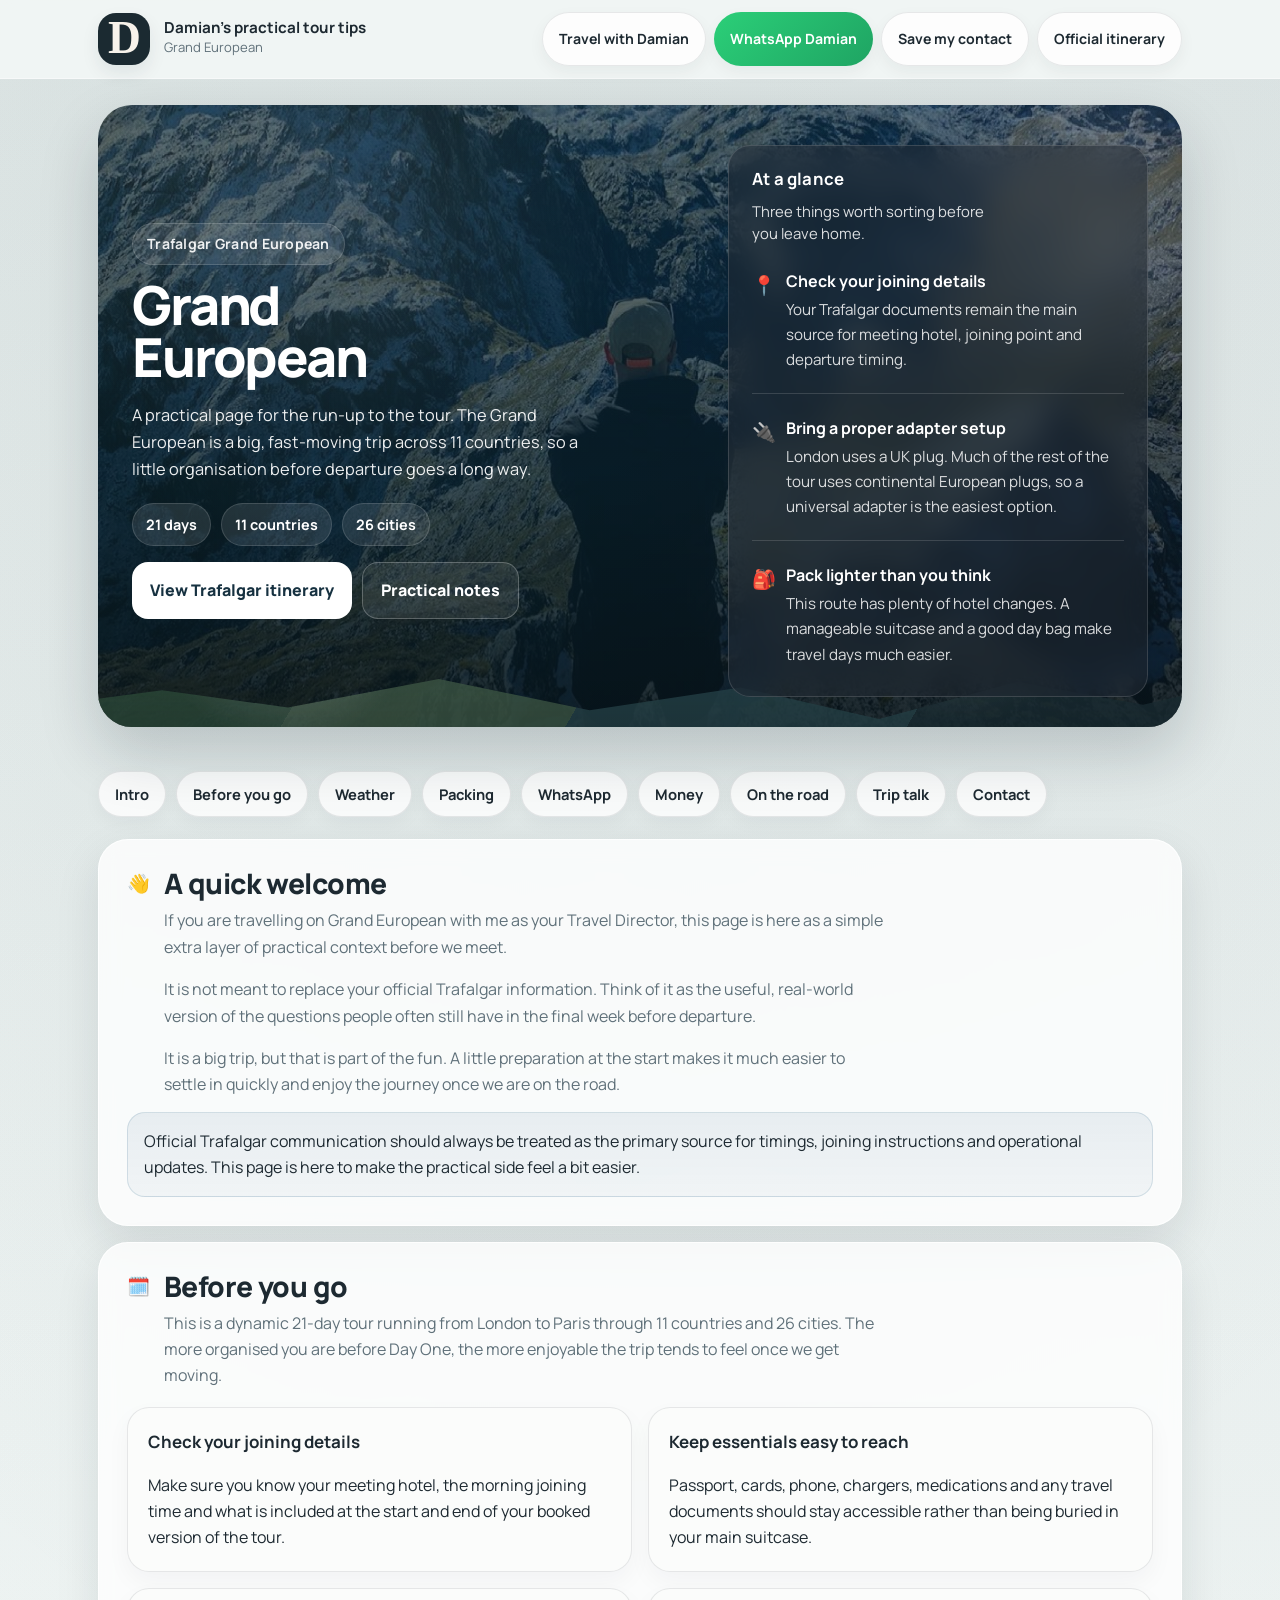
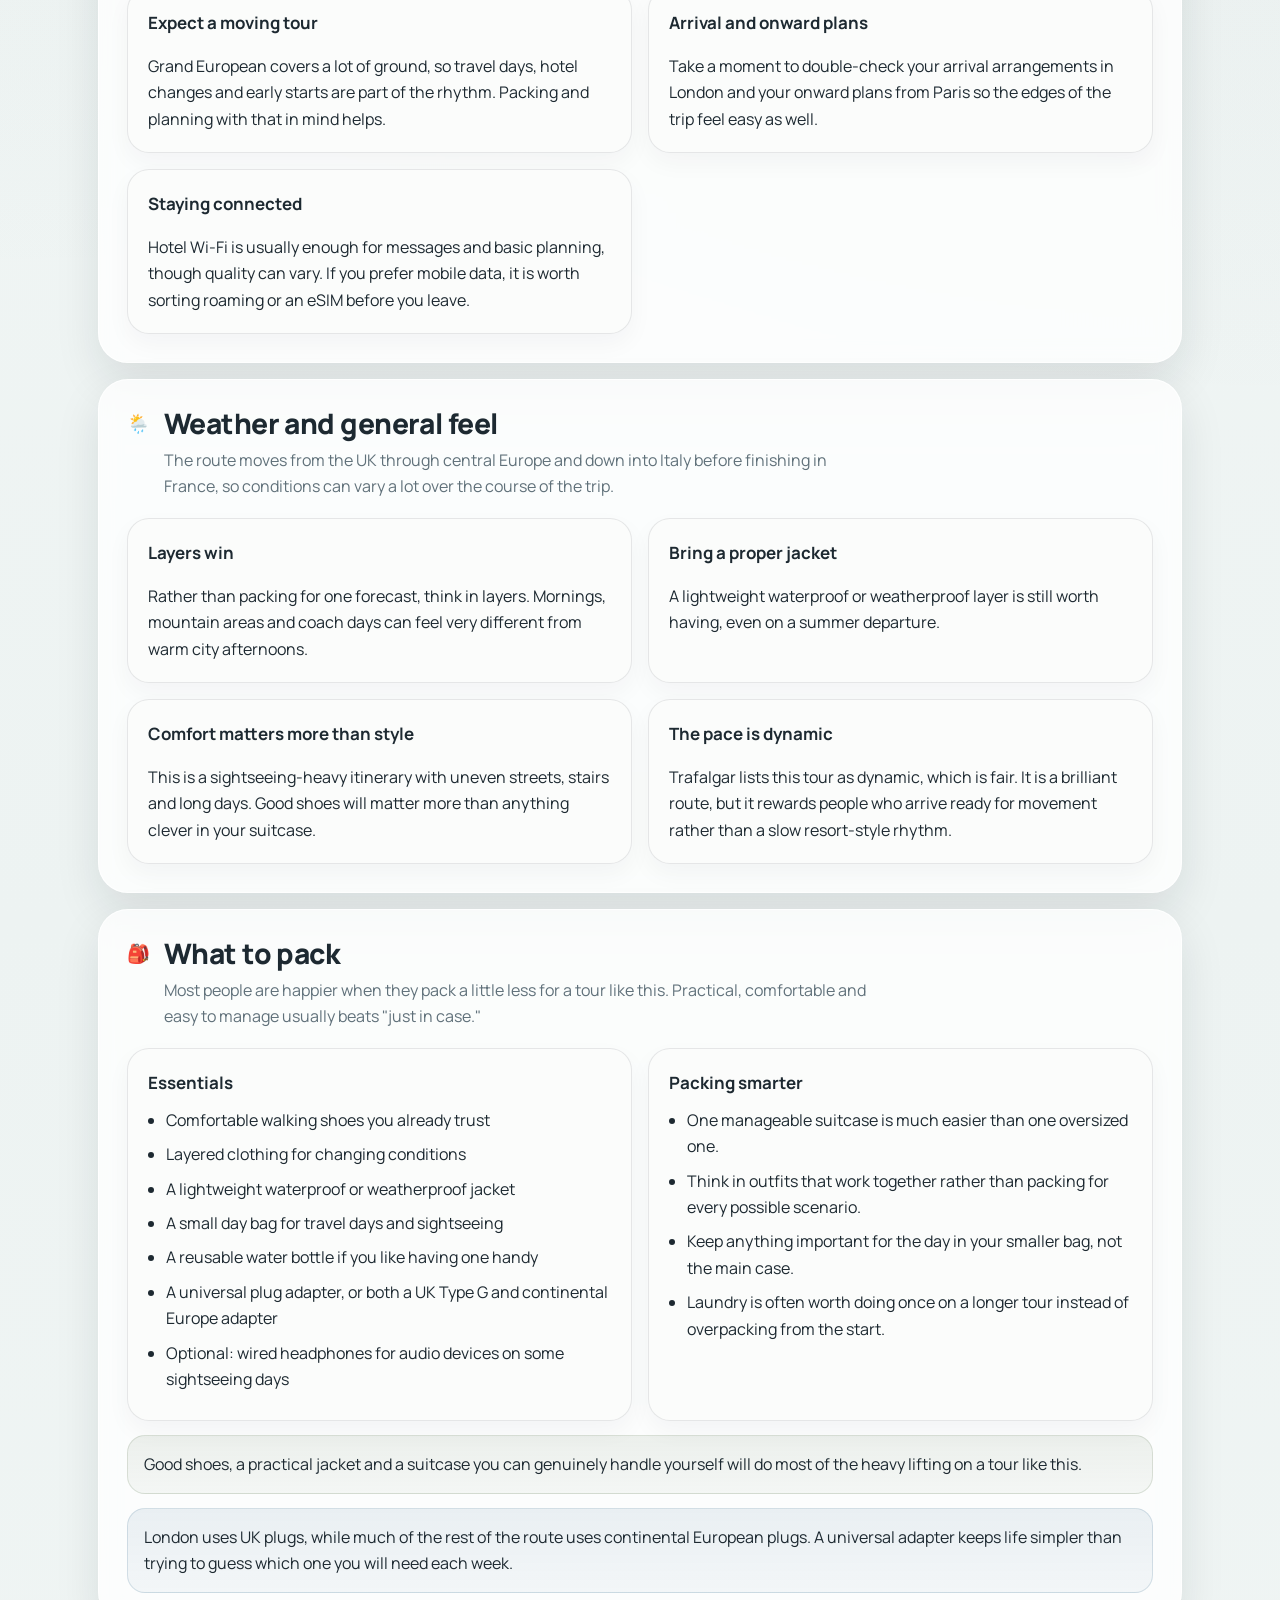
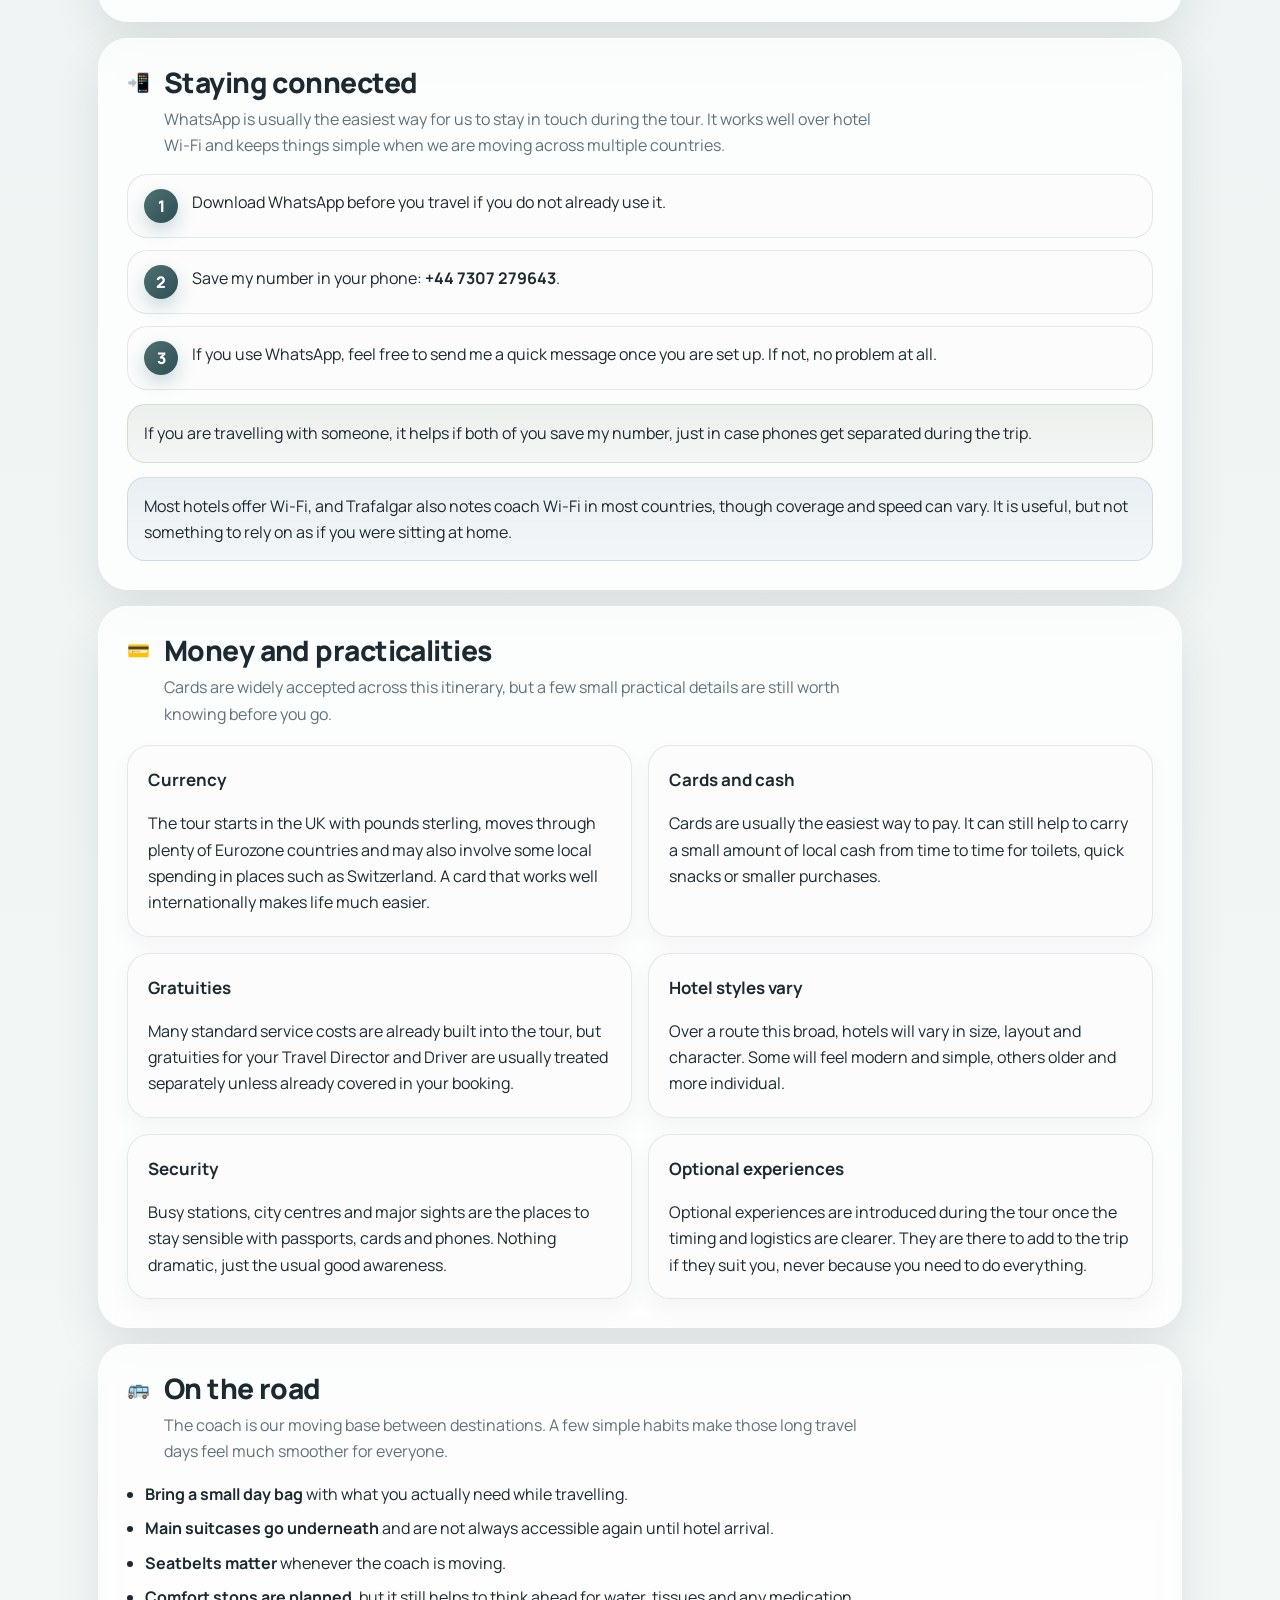
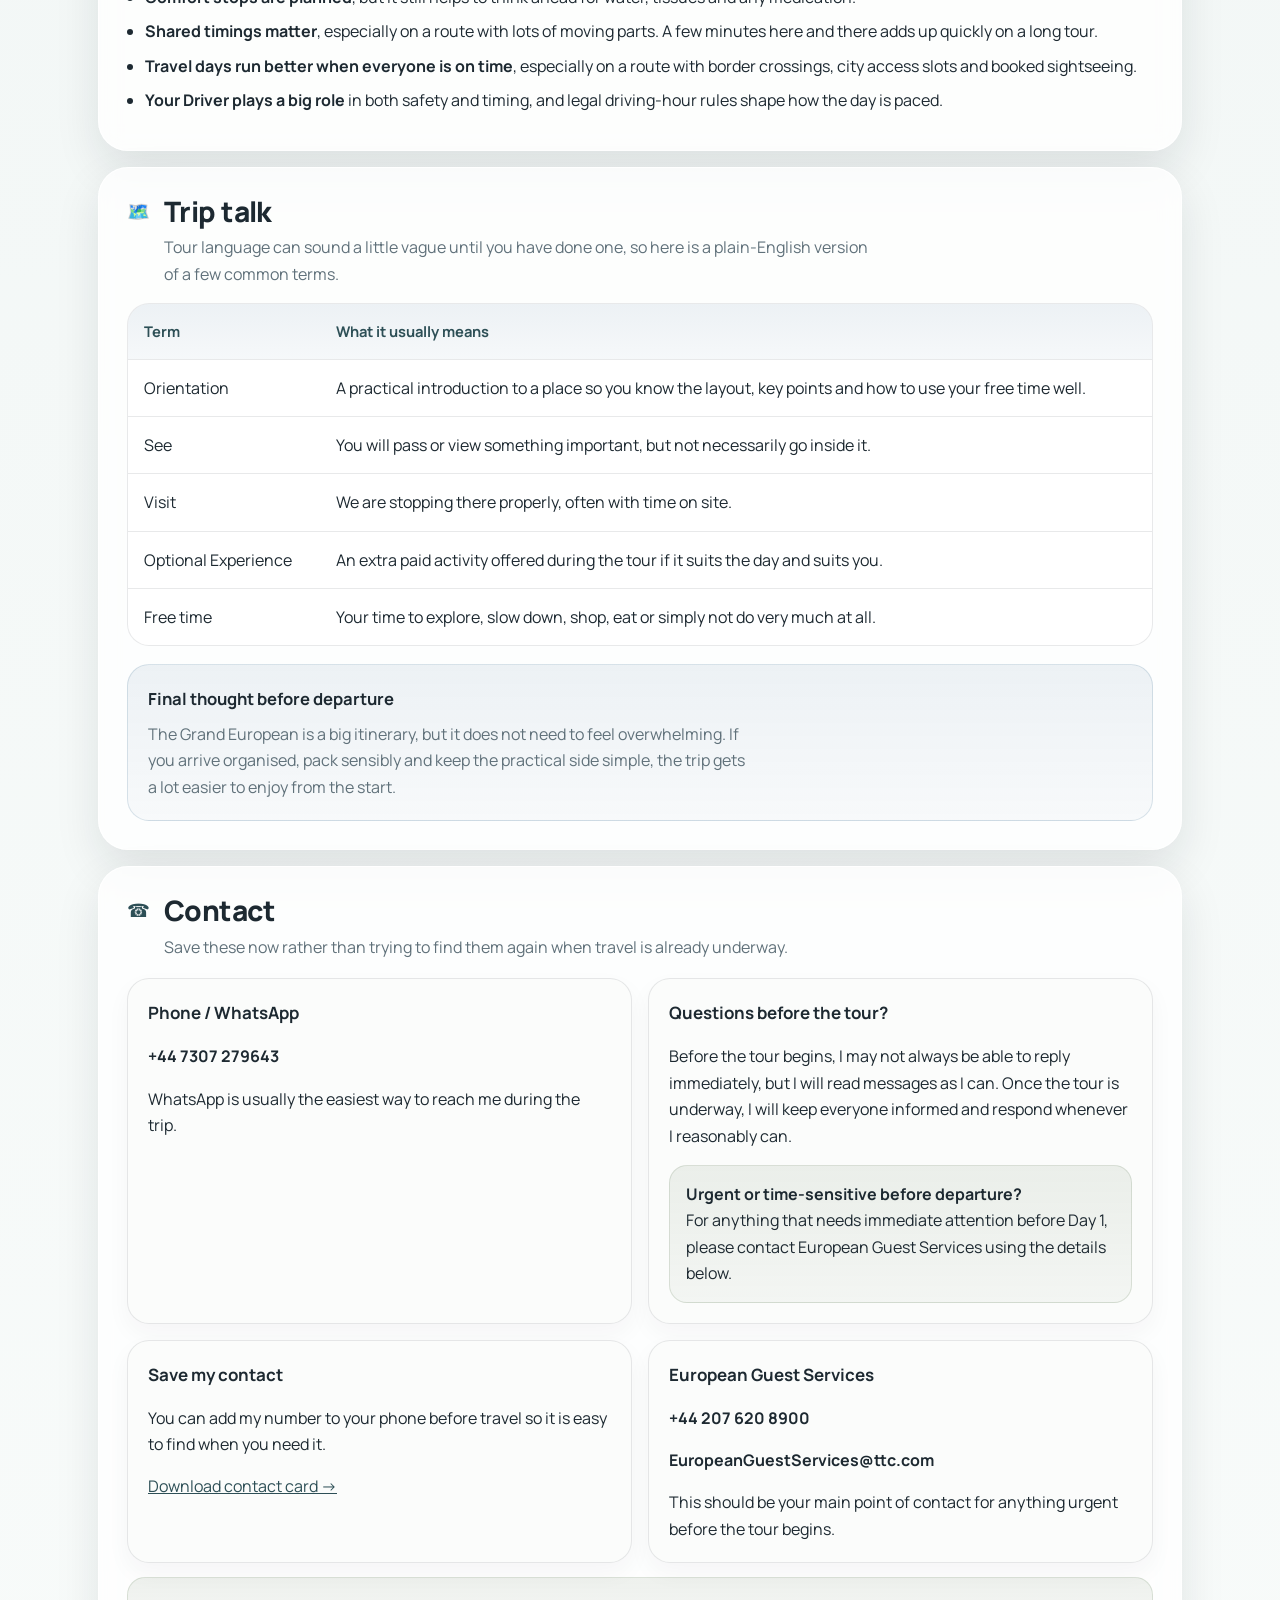
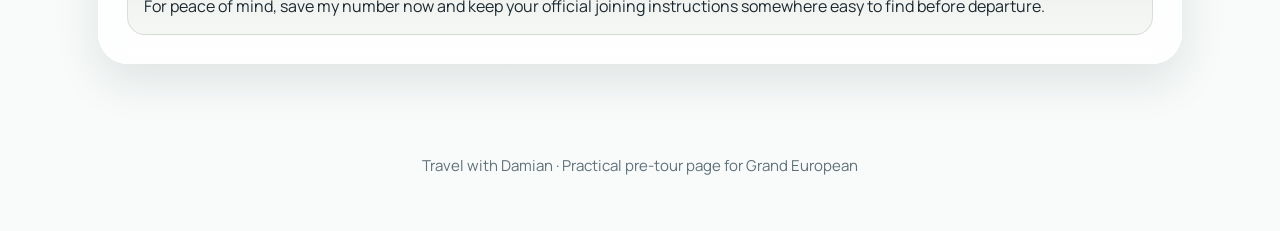
==== welcome/grand-european.html @ c16ab2f5 "Initial Damian site" ====
<!DOCTYPE html>
<html lang="en">
<head>
  <meta charset="UTF-8" />
  <meta name="viewport" content="width=device-width, initial-scale=1.0" />
  <title>Damian's Practical Tour Tips | Grand European</title>
  <meta
    name="description"
    content="A practical pre-tour guide for travellers joining Trafalgar's Grand European with Damian Watson."
  />
  <link rel="stylesheet" href="welcome.css?v=20260421a" />
  <link rel="icon" href="../images/favicon-travelwithdamian.svg" type="image/svg+xml">
</head>
<body>
  <header class="topbar">
    <div class="topbar-inner">
      <div class="brand-lockup">
        <div class="crest"><img src="../images/favicon-travelwithdamian.svg" alt="Travel with Damian logo" /></div>
        <div class="brand-text">
          <strong>Damian's practical tour tips</strong>
          <span>Grand European</span>
        </div>
      </div>

      <div class="top-actions">
        <a class="mini-btn" href="../index.html">Travel with Damian</a>
        <a
          class="mini-btn whatsapp"
          href="https://wa.me/447307279643"
          target="_blank"
          rel="noopener noreferrer"
        >
          WhatsApp Damian
        </a>
        <a class="mini-btn" href="damian-watson.vcf">Save my contact</a>
        <a
          class="mini-btn"
          href="https://www.trafalgar.com/en-gb/tours/grand-european"
          target="_blank"
          rel="noopener noreferrer"
        >
          Official itinerary
        </a>
      </div>
    </div>
  </header>

  <div class="hero-wrap">
    <section class="hero">
      <div class="hero-inner">
        <div class="hero-copy">
          <div class="eyebrow">
            Trafalgar Grand European
          </div>

          <h1>Grand European</h1>

          <p class="hero-sub">
            A practical page for the run-up to the tour. The Grand European is a big, fast-moving trip across 11 countries, so a little organisation before departure goes a long way.
          </p>

          <div class="hero-pills">
            <div class="hero-pill">21 days</div>
            <div class="hero-pill">11 countries</div>
            <div class="hero-pill">26 cities</div>
          </div>

          <div class="cta-row">
            <a
              class="btn btn-primary"
              href="https://www.trafalgar.com/en-gb/tours/grand-european"
              target="_blank"
              rel="noopener noreferrer"
            >
              View Trafalgar itinerary
            </a>

            <a class="btn btn-outline" href="#before-you-go">
              Practical notes
            </a>
          </div>
        </div>

        <aside class="quick-start-card">
          <h2>At a glance</h2>

          <p class="quick-intro">
            Three things worth sorting before you leave home.
          </p>

          <div class="quick-item">
            <div class="quick-icon">📍</div>
            <div>
              <strong>Check your joining details</strong>
              <p>Your Trafalgar documents remain the main source for meeting hotel, joining point and departure timing.</p>
            </div>
          </div>

          <div class="quick-divider"></div>

          <div class="quick-item">
            <div class="quick-icon">🔌</div>
            <div>
              <strong>Bring a proper adapter setup</strong>
              <p>London uses a UK plug. Much of the rest of the tour uses continental European plugs, so a universal adapter is the easiest option.</p>
            </div>
          </div>

          <div class="quick-divider"></div>

          <div class="quick-item">
            <div class="quick-icon">🎒</div>
            <div>
              <strong>Pack lighter than you think</strong>
              <p>This route has plenty of hotel changes. A manageable suitcase and a good day bag make travel days much easier.</p>
            </div>
          </div>
        </aside>
      </div>
    </section>
  </div>

  <main class="wrap">
    <nav class="anchor-nav" aria-label="Page sections">
      <a href="#intro">Intro</a>
      <a href="#before-you-go">Before you go</a>
      <a href="#weather">Weather</a>
      <a href="#packing">Packing</a>
      <a href="#connected">WhatsApp</a>
      <a href="#money">Money</a>
      <a href="#coach">On the road</a>
      <a href="#trip-talk">Trip talk</a>
      <a href="#contact">Contact</a>
    </nav>

    <section class="section" id="intro">
      <div class="section-header">
        <div class="section-icon">👋</div>
        <div>
          <h2>A quick welcome</h2>
          <p class="lede">
            If you are travelling on Grand European with me as your Travel Director, this page is here as a simple extra layer of practical context before we meet.
          </p>
          <p class="lede">
            It is not meant to replace your official Trafalgar information. Think of it as the useful, real-world version of the questions people often still have in the final week before departure.
          </p>
          <p class="lede">
            It is a big trip, but that is part of the fun. A little preparation at the start makes it much easier to settle in quickly and enjoy the journey once we are on the road.
          </p>
        </div>
      </div>

      <div class="note">
        Official Trafalgar communication should always be treated as the primary source for timings, joining instructions and operational updates. This page is here to make the practical side feel a bit easier.
      </div>
    </section>

    <section class="section" id="before-you-go">
      <div class="section-header">
        <div class="section-icon">🗓️</div>
        <div>
          <h2>Before you go</h2>
          <p class="lede">
            This is a dynamic 21-day tour running from London to Paris through 11 countries and 26 cities. The more organised you are before Day One, the more enjoyable the trip tends to feel once we get moving.
          </p>
        </div>
      </div>

      <div class="grid">
        <div class="tile">
          <h3>Check your joining details</h3>
          <p>Make sure you know your meeting hotel, the morning joining time and what is included at the start and end of your booked version of the tour.</p>
        </div>

        <div class="tile">
          <h3>Keep essentials easy to reach</h3>
          <p>Passport, cards, phone, chargers, medications and any travel documents should stay accessible rather than being buried in your main suitcase.</p>
        </div>

        <div class="tile">
          <h3>Expect a moving tour</h3>
          <p>Grand European covers a lot of ground, so travel days, hotel changes and early starts are part of the rhythm. Packing and planning with that in mind helps.</p>
        </div>

        <div class="tile">
          <h3>Arrival and onward plans</h3>
          <p>Take a moment to double-check your arrival arrangements in London and your onward plans from Paris so the edges of the trip feel easy as well.</p>
        </div>

        <div class="tile">
          <h3>Staying connected</h3>
          <p>Hotel Wi-Fi is usually enough for messages and basic planning, though quality can vary. If you prefer mobile data, it is worth sorting roaming or an eSIM before you leave.</p>
        </div>
      </div>
    </section>

    <section class="section" id="weather">
      <div class="section-header">
        <div class="section-icon">🌦️</div>
        <div>
          <h2>Weather and general feel</h2>
          <p class="lede">
            The route moves from the UK through central Europe and down into Italy before finishing in France, so conditions can vary a lot over the course of the trip.
          </p>
        </div>
      </div>

      <div class="grid">
        <div class="tile">
          <h3>Layers win</h3>
          <p>Rather than packing for one forecast, think in layers. Mornings, mountain areas and coach days can feel very different from warm city afternoons.</p>
        </div>

        <div class="tile">
          <h3>Bring a proper jacket</h3>
          <p>A lightweight waterproof or weatherproof layer is still worth having, even on a summer departure.</p>
        </div>

        <div class="tile">
          <h3>Comfort matters more than style</h3>
          <p>This is a sightseeing-heavy itinerary with uneven streets, stairs and long days. Good shoes will matter more than anything clever in your suitcase.</p>
        </div>

        <div class="tile">
          <h3>The pace is dynamic</h3>
          <p>Trafalgar lists this tour as dynamic, which is fair. It is a brilliant route, but it rewards people who arrive ready for movement rather than a slow resort-style rhythm.</p>
        </div>
      </div>
    </section>

    <section class="section" id="packing">
      <div class="section-header">
        <div class="section-icon">🎒</div>
        <div>
          <h2>What to pack</h2>
          <p class="lede">
            Most people are happier when they pack a little less for a tour like this. Practical, comfortable and easy to manage usually beats "just in case."
          </p>
        </div>
      </div>

      <div class="grid">
        <div class="tile">
          <h3>Essentials</h3>
          <ul class="clean">
            <li>Comfortable walking shoes you already trust</li>
            <li>Layered clothing for changing conditions</li>
            <li>A lightweight waterproof or weatherproof jacket</li>
            <li>A small day bag for travel days and sightseeing</li>
            <li>A reusable water bottle if you like having one handy</li>
            <li>A universal plug adapter, or both a UK Type G and continental Europe adapter</li>
            <li>Optional: wired headphones for audio devices on some sightseeing days</li>
          </ul>
        </div>

        <div class="tile">
          <h3>Packing smarter</h3>
          <ul class="clean">
            <li>One manageable suitcase is much easier than one oversized one.</li>
            <li>Think in outfits that work together rather than packing for every possible scenario.</li>
            <li>Keep anything important for the day in your smaller bag, not the main case.</li>
            <li>Laundry is often worth doing once on a longer tour instead of overpacking from the start.</li>
          </ul>
        </div>
      </div>

      <div class="tip">
        Good shoes, a practical jacket and a suitcase you can genuinely handle yourself will do most of the heavy lifting on a tour like this.
      </div>

      <div class="note">
        London uses UK plugs, while much of the rest of the route uses continental European plugs. A universal adapter keeps life simpler than trying to guess which one you will need each week.
      </div>
    </section>

    <section class="section" id="connected">
      <div class="section-header">
        <div class="section-icon">📲</div>
        <div>
          <h2>Staying connected</h2>
          <p class="lede">
            WhatsApp is usually the easiest way for us to stay in touch during the tour. It works well over hotel Wi-Fi and keeps things simple when we are moving across multiple countries.
          </p>
        </div>
      </div>

      <ol class="steps">
        <li>
          <div class="step-no">1</div>
          <div>Download WhatsApp before you travel if you do not already use it.</div>
        </li>
        <li>
          <div class="step-no">2</div>
          <div>Save my number in your phone: <strong>+44 7307 279643</strong>.</div>
        </li>
        <li>
          <div class="step-no">3</div>
          <div>If you use WhatsApp, feel free to send me a quick message once you are set up. If not, no problem at all.</div>
        </li>
      </ol>

      <div class="tip">
        If you are travelling with someone, it helps if both of you save my number, just in case phones get separated during the trip.
      </div>

      <div class="note">
        Most hotels offer Wi-Fi, and Trafalgar also notes coach Wi-Fi in most countries, though coverage and speed can vary. It is useful, but not something to rely on as if you were sitting at home.
      </div>
    </section>

    <section class="section" id="money">
      <div class="section-header">
        <div class="section-icon">💳</div>
        <div>
          <h2>Money and practicalities</h2>
          <p class="lede">
            Cards are widely accepted across this itinerary, but a few small practical details are still worth knowing before you go.
          </p>
        </div>
      </div>

      <div class="grid">
        <div class="tile">
          <h3>Currency</h3>
          <p>The tour starts in the UK with pounds sterling, moves through plenty of Eurozone countries and may also involve some local spending in places such as Switzerland. A card that works well internationally makes life much easier.</p>
        </div>

        <div class="tile">
          <h3>Cards and cash</h3>
          <p>Cards are usually the easiest way to pay. It can still help to carry a small amount of local cash from time to time for toilets, quick snacks or smaller purchases.</p>
        </div>

        <div class="tile">
          <h3>Gratuities</h3>
          <p>Many standard service costs are already built into the tour, but gratuities for your Travel Director and Driver are usually treated separately unless already covered in your booking.</p>
        </div>

        <div class="tile">
          <h3>Hotel styles vary</h3>
          <p>Over a route this broad, hotels will vary in size, layout and character. Some will feel modern and simple, others older and more individual.</p>
        </div>

        <div class="tile">
          <h3>Security</h3>
          <p>Busy stations, city centres and major sights are the places to stay sensible with passports, cards and phones. Nothing dramatic, just the usual good awareness.</p>
        </div>

        <div class="tile">
          <h3>Optional experiences</h3>
          <p>Optional experiences are introduced during the tour once the timing and logistics are clearer. They are there to add to the trip if they suit you, never because you need to do everything.</p>
        </div>
      </div>
    </section>

    <section class="section" id="coach">
      <div class="section-header">
        <div class="section-icon">🚌</div>
        <div>
          <h2>On the road</h2>
          <p class="lede">
            The coach is our moving base between destinations. A few simple habits make those long travel days feel much smoother for everyone.
          </p>
        </div>
      </div>

      <ul class="clean" style="margin-top:16px;">
        <li><strong>Bring a small day bag</strong> with what you actually need while travelling.</li>
        <li><strong>Main suitcases go underneath</strong> and are not always accessible again until hotel arrival.</li>
        <li><strong>Seatbelts matter</strong> whenever the coach is moving.</li>
        <li><strong>Comfort stops are planned</strong>, but it still helps to think ahead for water, tissues and any medication.</li>
        <li><strong>Shared timings matter</strong>, especially on a route with lots of moving parts. A few minutes here and there adds up quickly on a long tour.</li>
        <li><strong>Travel days run better when everyone is on time</strong>, especially on a route with border crossings, city access slots and booked sightseeing.</li>
        <li><strong>Your Driver plays a big role</strong> in both safety and timing, and legal driving-hour rules shape how the day is paced.</li>
      </ul>
    </section>

    <section class="section" id="trip-talk">
      <div class="section-header">
        <div class="section-icon">🗺️</div>
        <div>
          <h2>Trip talk</h2>
          <p class="lede">
            Tour language can sound a little vague until you have done one, so here is a plain-English version of a few common terms.
          </p>
        </div>
      </div>

      <div class="table-wrap">
        <table>
          <thead>
            <tr>
              <th>Term</th>
              <th>What it usually means</th>
            </tr>
          </thead>
          <tbody>
            <tr>
              <td>Orientation</td>
              <td>A practical introduction to a place so you know the layout, key points and how to use your free time well.</td>
            </tr>
            <tr>
              <td>See</td>
              <td>You will pass or view something important, but not necessarily go inside it.</td>
            </tr>
            <tr>
              <td>Visit</td>
              <td>We are stopping there properly, often with time on site.</td>
            </tr>
            <tr>
              <td>Optional Experience</td>
              <td>An extra paid activity offered during the tour if it suits the day and suits you.</td>
            </tr>
            <tr>
              <td>Free time</td>
              <td>Your time to explore, slow down, shop, eat or simply not do very much at all.</td>
            </tr>
          </tbody>
        </table>
      </div>

      <div class="next-step-card">
        <h3>Final thought before departure</h3>
        <p>
          The Grand European is a big itinerary, but it does not need to feel overwhelming. If you arrive organised, pack sensibly and keep the practical side simple, the trip gets a lot easier to enjoy from the start.
        </p>
      </div>
    </section>

    <section class="section" id="contact">
      <div class="section-header">
        <div class="section-icon">☎️</div>
        <div>
          <h2>Contact</h2>
          <p class="lede">
            Save these now rather than trying to find them again when travel is already underway.
          </p>
        </div>
      </div>

      <div class="grid">
        <div class="tile">
          <h3>Phone / WhatsApp</h3>
          <p><strong>+44 7307 279643</strong></p>
          <p>WhatsApp is usually the easiest way to reach me during the trip.</p>
        </div>

        <div class="tile">
          <h3>Questions before the tour?</h3>
          <p>
            Before the tour begins, I may not always be able to reply immediately, but I will read messages as I can. Once the tour is underway, I will keep everyone informed and respond whenever I reasonably can.
          </p>
          <div class="tip">
            <strong>Urgent or time-sensitive before departure?</strong><br>
            For anything that needs immediate attention before Day 1, please contact European Guest Services using the details below.
          </div>
        </div>

        <div class="tile">
          <h3>Save my contact</h3>
          <p>You can add my number to your phone before travel so it is easy to find when you need it.</p>
          <a class="subtle-link" href="damian-watson.vcf">Download contact card →</a>
        </div>

        <div class="tile">
          <h3>European Guest Services</h3>
          <p><strong>+44 207 620 8900</strong></p>
          <p><strong>EuropeanGuestServices@ttc.com</strong></p>
          <p>This should be your main point of contact for anything urgent before the tour begins.</p>
        </div>
      </div>

      <div class="tip">
        For peace of mind, save my number now and keep your official joining instructions somewhere easy to find before departure.
      </div>
    </section>
  </main>

  <footer class="footer">
    Travel with Damian · Practical pre-tour page for Grand European
  </footer>
</body>
</html>
---- welcome/welcome.css ----
@import url('https://fonts.googleapis.com/css2?family=Manrope:wght@400;500;600;700;800&display=swap');
/* =========================================================
   ROOT VARIABLES
   - Change colours here first if you want to tweak theme
   ========================================================= */
:root{
  --bg:#edf3f2;
  --paper:#fbfcfb;
  --ink:#1d2931;
  --muted:#60717a;
  --line:rgba(29,41,49,.10);
  --brand:#4f7171;
  --brand-2:#2d4f56;
  --gold:#78908a;
  --moss:#617a73;
  --whatsapp:#1fa463;
  --shadow:0 18px 45px rgba(20,28,40,.10);
  --radius:24px;
  --max:1120px;
}

/* =========================================================
   GLOBAL BASICS
   ========================================================= */
*{box-sizing:border-box}
html{scroll-behavior:smooth}

body{
  margin:0;
  font-family:'Manrope', system-ui, -apple-system, BlinkMacSystemFont, "Segoe UI", sans-serif;
  color:var(--ink);
  background:
    radial-gradient(circle at top left, rgba(79,113,113,.12), transparent 28%),
    radial-gradient(circle at top right, rgba(45,79,86,.10), transparent 30%),
    linear-gradient(180deg, #f4f8f7 0%, #edf3f2 38%, #f8fbfa 100%);
  line-height:1.65;
}

img{max-width:100%;display:block}
a{color:var(--brand-2)}
a:hover{opacity:.88}

/* =========================================================
   TOP BAR
   ========================================================= */
.topbar{
  position:sticky;
  top:0;
  z-index:50;
  backdrop-filter: blur(12px);
  background:rgba(246,250,249,.78);
  border-bottom:1px solid rgba(255,255,255,.45);
}

.topbar-inner{
  max-width:var(--max);
  margin:0 auto;
  padding:12px 18px;
  display:flex;
  align-items:center;
  justify-content:space-between;
  gap:18px;
}

.brand-lockup{
  display:flex;
  align-items:center;
  gap:14px;
  min-width:0;
}

.crest{
  width:52px;
  height:52px;
  border-radius:18px;
  background:transparent;
  display:grid;
  place-items:center;
  box-shadow:0 8px 18px rgba(15,34,48,.08);
  flex:0 0 auto;
  overflow:hidden;
}

.crest img{
  width:100%;
  height:100%;
  object-fit:cover;
  object-position:center;
  display:block;
  border-radius:18px;
  transform:scale(1.22);
}


.brand-text{
  min-width:0;
}

.brand-text strong{
  display:block;
  font-size:.95rem;
  line-height:1.1;
}

.brand-text span{
  display:block;
  color:var(--muted);
  font-size:.82rem;
  white-space:nowrap;
  overflow:hidden;
  text-overflow:ellipsis;
}

.top-actions{
  display:flex;
  gap:8px;
  flex-wrap:wrap;
  justify-content:flex-end;
  align-items:stretch;
}

.mini-btn{
  text-decoration:none;
  border:1px solid var(--line);
  background:rgba(255,255,255,.82);
  color:var(--ink);
  min-height:54px;
  padding:10px 16px;
  border-radius:999px;
  font-weight:700;
  font-size:.88rem;
  display:inline-flex;
  align-items:center;
  justify-content:center;
  text-align:center;
  line-height:1.2;
  box-shadow:0 6px 16px rgba(15,34,48,.05);
}

.mini-btn.whatsapp{
  background:linear-gradient(135deg, #2bcf78, var(--whatsapp));
  color:#fff;
  border:none;
}

/* =========================================================
   HERO AREA
   ========================================================= */
.hero-wrap{
  max-width:var(--max);
  margin:0 auto;
  padding:26px 18px 8px;
}

.hero{
  position:relative;
  overflow:hidden;
  border-radius:34px;
  min-height:600px;
  box-shadow:0 26px 60px rgba(12,25,37,.18);
  background:
    linear-gradient(180deg, rgba(10,22,28,.35) 0%, rgba(8,26,35,.65) 60%, rgba(6,18,24,.85) 100%),
    radial-gradient(circle at 20% 20%, rgba(255,255,255,.15), transparent 30%),
    linear-gradient(120deg, rgba(31,58,35,.45), rgba(16,70,88,.40) 50%, rgba(36,42,61,.30) 85%),
    url("../images/damian-hero.jpg") center/cover no-repeat;
  isolation:isolate;
}

.hero::before{
  content:"";
  position:absolute;
  inset:auto -8% -18% -8%;
  height:46%;
  background:
    radial-gradient(circle at 22% 22%, rgba(255,255,255,.28), transparent 13%),
    radial-gradient(circle at 76% 18%, rgba(255,255,255,.18), transparent 12%),
    linear-gradient(180deg, rgba(9,27,18,.08), rgba(9,27,18,.46)),
    linear-gradient(120deg, #385846 0 26%, #4f6a55 26% 46%, #2f4d59 46% 70%, #20313d 70% 100%);
  clip-path: polygon(0 55%, 12% 48%, 22% 54%, 34% 44%, 46% 55%, 58% 47%, 69% 58%, 80% 45%, 90% 53%, 100% 43%, 100% 100%, 0 100%);
  opacity:.78;
  z-index:-1;
}

.hero::after{
  content:"";
  position:absolute;
  right:-90px;
  top:-50px;
  width:340px;
  height:340px;
  border-radius:50%;
  background:radial-gradient(circle, rgba(255,255,255,.18), transparent 68%);
  filter:blur(8px);
  z-index:-1;
}

.hero-inner{
  padding:40px 34px 30px;
  min-height:540px;
  display:grid;
  grid-template-columns: 1.15fr 0.85fr;
  gap:28px;
  align-items:center;
}

.hero-copy{
  min-width:0;
  align-self:center;
}

.eyebrow{
  display:inline-flex;
  align-items:center;
  gap:8px;
  width:fit-content;
  max-width:100%;
  margin-bottom:14px;
  padding:8px 14px;
  border-radius:999px;
  background:rgba(255,255,255,.10);
  border:1px solid rgba(255,255,255,.16);
  color:#fff;
  font-size:.88rem;
  letter-spacing:.02em;
  font-weight:700;
  opacity:.92;
}

h1{
  margin:0;
  color:#fff;
  font-size:clamp(2rem, 4.2vw, 3.6rem);
  font-weight:800;
  line-height:0.98;
  max-width:10ch;
  letter-spacing:-.04em;
}

.section h2,
.quick-start-card h2{
  font-family:inherit;
  font-weight:800;
  letter-spacing:-.03em;
}

.hero-sub{
  color:rgba(255,255,255,.92);
  font-size:1.02rem;
  max-width:46ch;
  margin:18px 0 20px;
}

.hero-pills{
  display:flex;
  gap:10px;
  flex-wrap:wrap;
  margin:6px 0 16px;
}

.hero-pill{
  padding:9px 13px;
  border-radius:999px;
  color:#fff;
  background:rgba(255,255,255,.10);
  border:1px solid rgba(255,255,255,.14);
  font-weight:700;
  font-size:.9rem;
}

.cta-row{
  display:flex;
  gap:10px;
  flex-wrap:wrap;
}

.btn{
  display:inline-flex;
  align-items:center;
  justify-content:center;
  gap:10px;
  text-decoration:none;
  padding:14px 18px;
  border-radius:16px;
  font-weight:800;
  transition:transform .18s ease, box-shadow .18s ease, opacity .18s ease;
}

.btn:hover{
  transform:translateY(-1px);
  box-shadow:0 10px 26px rgba(0,0,0,.14);
}

.btn-primary{
  background:#fff;
  color:#163140;
}

.btn-outline{
  color:#fff;
  border:1px solid rgba(255,255,255,.24);
  background:rgba(255,255,255,.08);
}

/* =========================================================
   QUICK START CARD
   ========================================================= */
.quick-start-card{
  max-width:460px;
  padding:1.4rem 1.45rem;
  border-radius:22px;
  backdrop-filter:blur(14px);
  background:rgba(35, 43, 53, 0.50);
  border:1px solid rgba(255,255,255,0.14);
  color:#fff;
  justify-self:end;
}

.quick-start-card h2{
  font-size:1.05rem;
  line-height:1.25;
  margin:0 0 0.65rem;
  font-weight:700;
  letter-spacing:.01em;
}

.quick-intro{
  line-height:1.5;
  margin:0 0 1rem;
  color:rgba(255,255,255,0.85);
  max-width:26ch;
  font-size:.93rem;
}

.quick-item{
  display:flex;
  gap:12px;
  align-items:flex-start;
  padding:0.45rem 0;
}

.quick-item strong{
  display:block;
  font-weight:700;
  margin-bottom:3px;
  font-size:1rem;
}

.quick-item p{
  margin:0;
  color:rgba(255,255,255,0.84);
  font-size:.95rem;
}

.quick-icon{
  font-size:1.2rem;
  margin-top:2px;
  width:22px;
  flex:0 0 22px;
}

.quick-divider{
  height:1px;
  background:rgba(255,255,255,0.14);
  margin:0.85rem 0;
}

/* =========================================================
   PAGE WRAP + JUMP NAV
   ========================================================= */
.wrap{
  max-width:var(--max);
  margin:0 auto;
  padding:18px 18px 52px;
}

.anchor-nav{
  display:flex;
  gap:10px;
  flex-wrap:wrap;
  align-items:center;
  margin:18px 0 22px;
}

.anchor-nav a{
  text-decoration:none;
  color:var(--ink);
  padding:10px 16px;
  border-radius:999px;
  background:rgba(255,255,255,.78);
  border:1px solid var(--line);
  font-weight:700;
  font-size:.92rem;
  box-shadow:0 6px 18px rgba(15,34,48,.04);
  flex:0 0 auto;
}

.section-actions{
  display:flex;
  gap:10px;
  flex-wrap:wrap;
  margin-top:16px;
}

.section-btn{
  border-color:rgba(18,79,123,.18);
  color:var(--brand-2);
  background:rgba(18,79,123,.06);
}

/* =========================================================
   STANDARD CONTENT SECTION
   ========================================================= */
.section{
  background:rgba(255,255,255,.78);
  border:1px solid rgba(255,255,255,.85);
  box-shadow:var(--shadow);
  border-radius:30px;
  padding:28px;
  margin:16px 0;
  backdrop-filter:blur(10px);
}

.section-header{
  display:flex;
  gap:14px;
  align-items:flex-start;
  margin-bottom:14px;
}

.section-icon{
  width:auto;
  height:auto;
  display:grid;
  place-items:center;
  background:transparent;
  color:var(--brand-2);
  font-size:1.15rem;
  line-height:1;
  flex:0 0 auto;
  padding-top:6px;
}

.section h2{
  margin:0;
  font-size:clamp(1.45rem, 2.2vw, 2rem);
  line-height:1.1;
  letter-spacing:-.02em;
}

.lede{
  color:var(--muted);
  margin-top:8px;
  max-width:72ch;
}

/* =========================================================
   2-COLUMN GRID OF CARDS
   ========================================================= */
.grid{
  display:grid;
  gap:16px;
  grid-template-columns:repeat(2, minmax(0,1fr));
  margin-top:18px;
}

.tile{
  background:var(--paper);
  border:1px solid var(--line);
  border-radius:22px;
  padding:20px;
  box-shadow:0 10px 24px rgba(15,34,48,.04);
}

.tile h3{
  margin:0 0 10px;
  font-size:1.06rem;
}

.tile p:last-child,
.section p:last-child{
  margin-bottom:0;
}

/* =========================================================
   SIMPLE BULLET LIST INSIDE CARDS
   ========================================================= */
ul.clean{
  margin:0;
  padding-left:18px;
}

ul.clean li{
  margin:8px 0;
}

/* =========================================================
   TIP / NOTE BOXES
   ========================================================= */
.tip{
  margin-top:14px;
  padding:15px 16px;
  border-radius:18px;
  background:linear-gradient(180deg, rgba(95,123,87,.10), rgba(95,123,87,.05));
  border:1px solid rgba(95,123,87,.18);
}

.note{
  margin-top:14px;
  padding:15px 16px;
  border-radius:18px;
  background:linear-gradient(180deg, rgba(18,79,123,.08), rgba(18,79,123,.04));
  border:1px solid rgba(18,79,123,.14);
}

.next-step-card{
  margin-top:18px;
  padding:20px;
  border-radius:22px;
  background:
    linear-gradient(180deg, rgba(18,79,123,.08), rgba(18,79,123,.03)),
    #fff;
  border:1px solid rgba(18,79,123,.14);
}

.next-step-card h3{
  margin:0 0 8px;
  font-size:1.04rem;
}

.next-step-card p{
  margin:0;
  color:var(--muted);
  max-width:60ch;
}

/* =========================================================
   STEP LIST (USED FOR WHATSAPP SECTION)
   ========================================================= */
.steps{
  list-style:none;
  padding:0;
  margin:16px 0 0;
  display:grid;
  gap:12px;
}

.steps li{
  display:flex;
  gap:14px;
  align-items:flex-start;
  background:var(--paper);
  border:1px solid var(--line);
  border-radius:20px;
  padding:14px 16px;
}

.step-no{
  width:34px;
  height:34px;
  border-radius:50%;
  display:grid;
  place-items:center;
  font-weight:800;
  color:#fff;
  background:linear-gradient(135deg, var(--brand), var(--brand-2));
  flex:0 0 auto;
  box-shadow:0 8px 18px rgba(18,79,123,.20);
}

/* =========================================================
   TABLE WRAP (USED FOR TRIP TALK)
   ========================================================= */
.table-wrap{
  overflow:auto;
  border-radius:22px;
  border:1px solid var(--line);
  background:#fff;
  margin-top:16px;
}

table{
  width:100%;
  border-collapse:collapse;
  min-width:700px;
}

th,td{
  padding:15px 16px;
  text-align:left;
  border-bottom:1px solid var(--line);
  vertical-align:top;
}

th{
  background:linear-gradient(180deg, rgba(18,79,123,.08), rgba(18,79,123,.04));
  font-size:.92rem;
  color:var(--brand-2);
}

tr:last-child td{
  border-bottom:none;
}

/* =========================================================
   CONTACT GRID
   ========================================================= */
.contact-grid{
  display:grid;
  gap:16px;
  grid-template-columns:1.05fr .95fr;
  margin-top:18px;
}

.contact-card{
  background:#fff;
  border:1px solid var(--line);
  border-radius:24px;
  padding:22px;
}

.contact-row{
  display:flex;
  gap:12px;
  align-items:flex-start;
  padding:12px 0;
  border-top:1px solid var(--line);
}

.contact-row:first-child{
  border-top:none;
  padding-top:0;
}

.contact-row span:first-child{
  width:32px;
  text-align:center;
  flex:0 0 auto;
}

/* =========================================================
   FOOTER
   ========================================================= */
.footer{
  text-align:center;
  color:var(--muted);
  padding:22px 16px 52px;
  font-size:.94rem;
}

.tiny{
  font-size:.86rem;
  color:var(--muted);
}

/* =========================================================
   TABLET / SMALL DESKTOP
   ========================================================= */
@media (max-width: 920px){
  .hero-inner{
    grid-template-columns:1fr;
    align-items:end;
  }

  .quick-start-card{
    justify-self:start;
    width:min(100%, 520px);
  }

  .contact-grid{
    grid-template-columns:1fr;
  }
}

/* =========================================================
   MOBILE
   ========================================================= */
@media (max-width: 720px){
  .topbar-inner{
    flex-direction:column;
    align-items:stretch;
  }

  .top-actions{
    justify-content:stretch;
  }

  .top-actions a{
    flex:1 1 0;
    text-align:center;
    align-self:stretch;
  }

  .hero{
    min-height:auto;
    border-radius:26px;
  }

  .hero-inner{
    min-height:auto;
    padding:28px 20px 22px;
  }

  .wrap{
    padding:12px 14px 44px;
  }

  .section{
    padding:22px;
  }

  .grid{
    grid-template-columns:1fr;
  }

  .anchor-nav{
    overflow-x:auto;
    overflow-y:hidden;
    flex-wrap:nowrap;
    padding-bottom:4px;
    -webkit-overflow-scrolling:touch;
  }

  .anchor-nav a{
    white-space:nowrap;
  }

  .section-icon{
    padding-top:2px;
  }

  h1{
    max-width:11ch;
  }

  .quick-start-card{
    padding:1.5rem;
  }
}
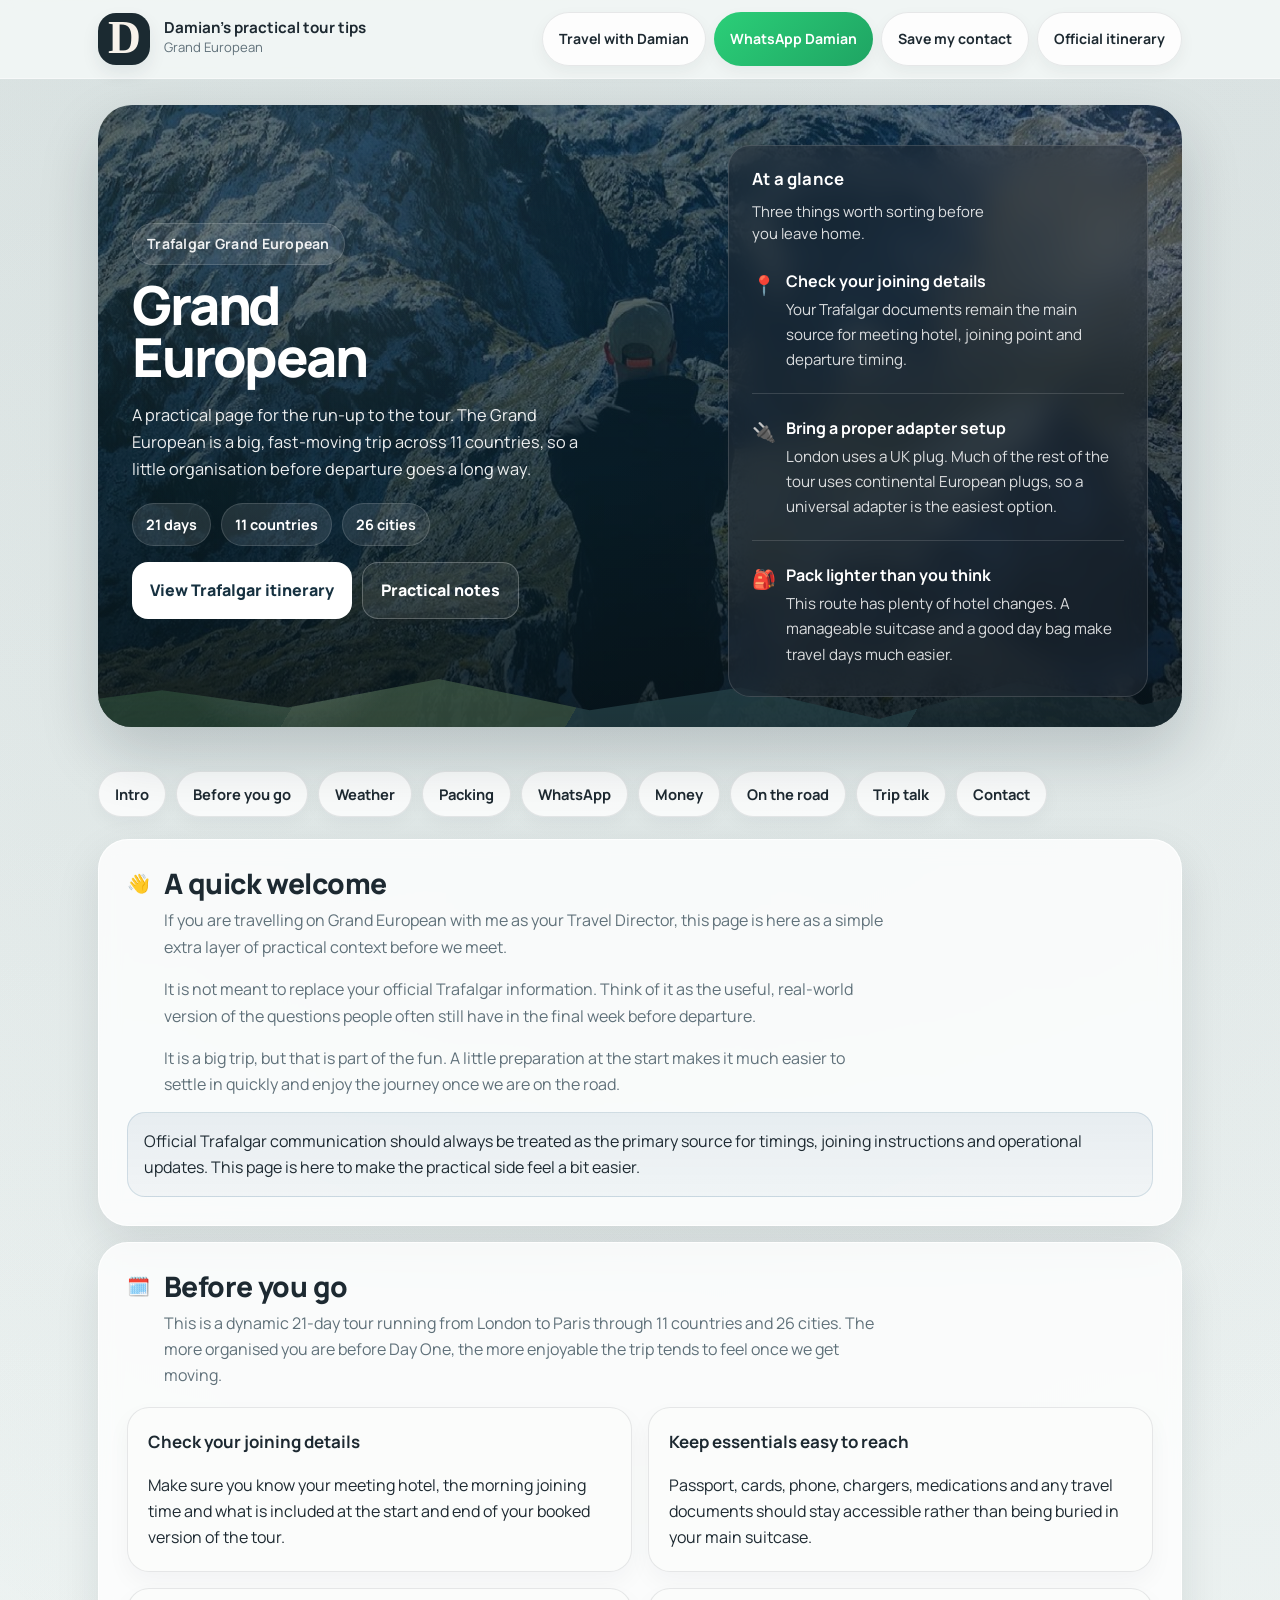
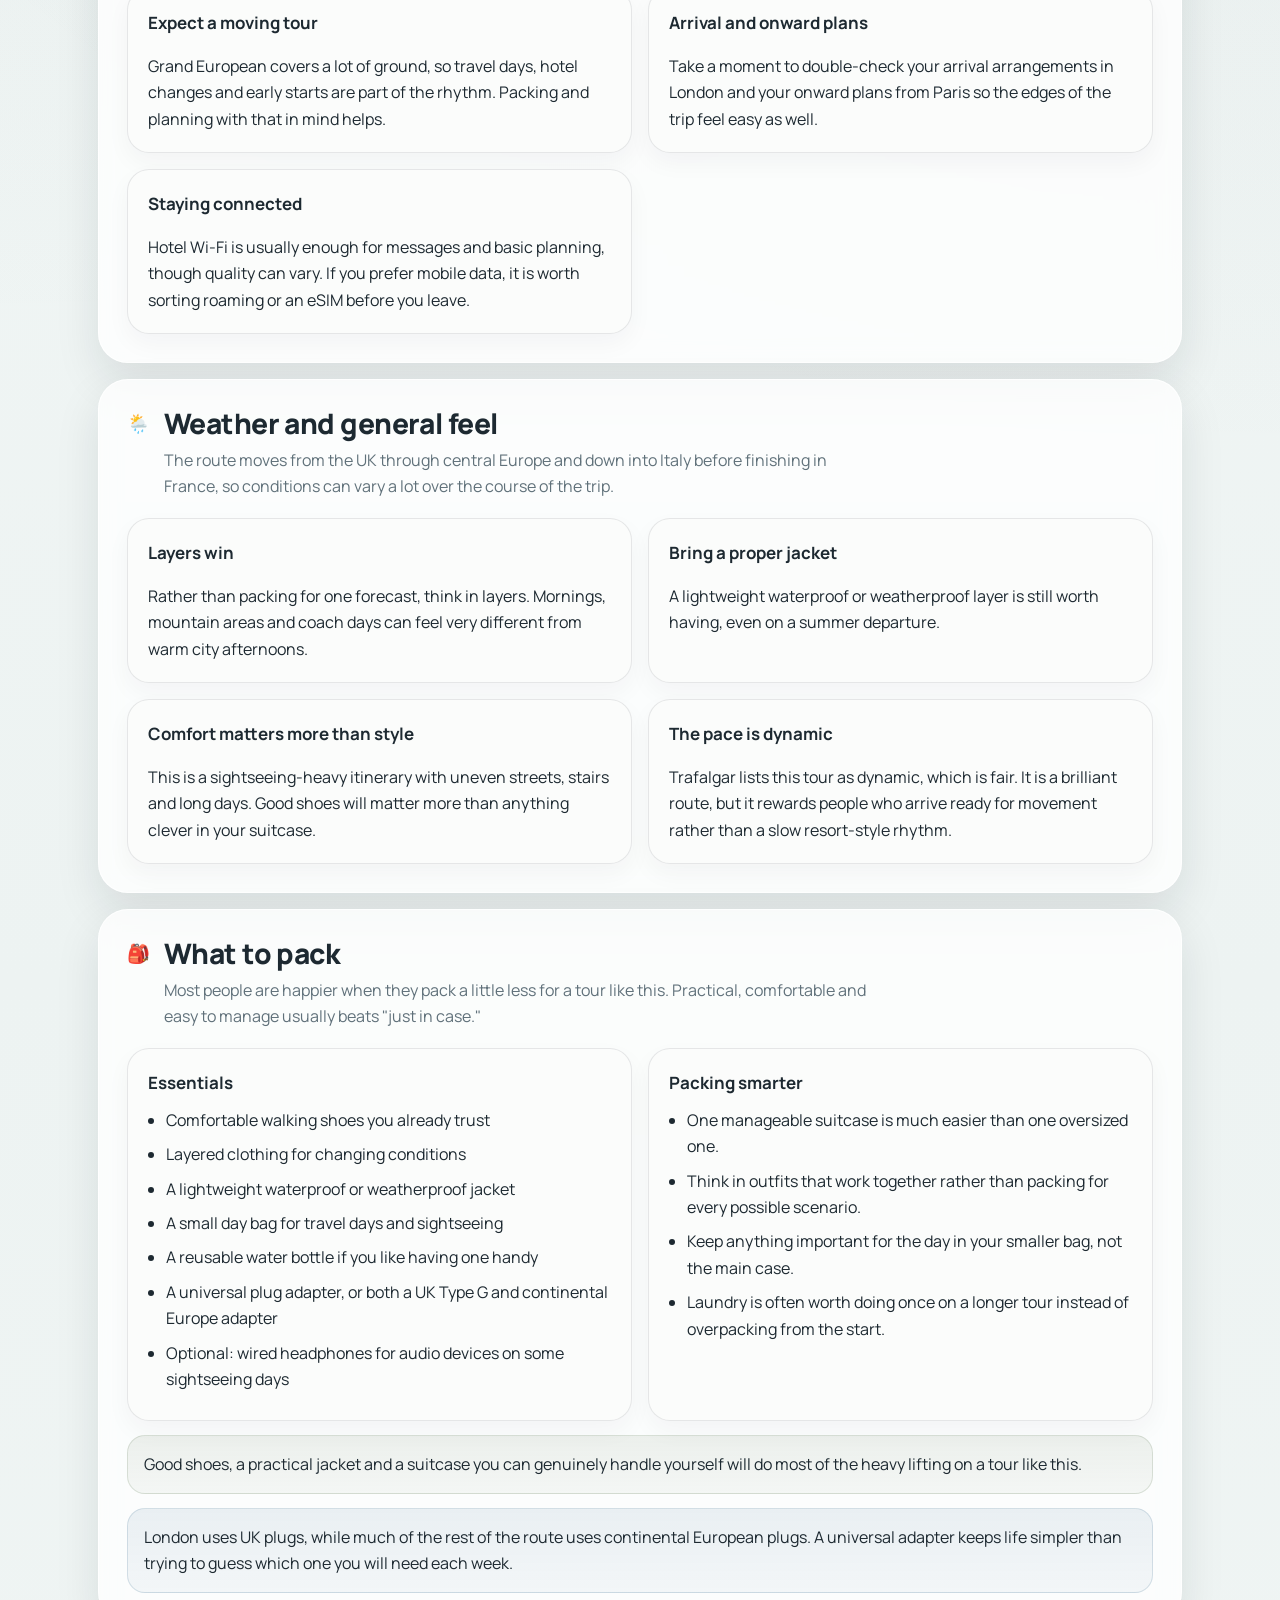
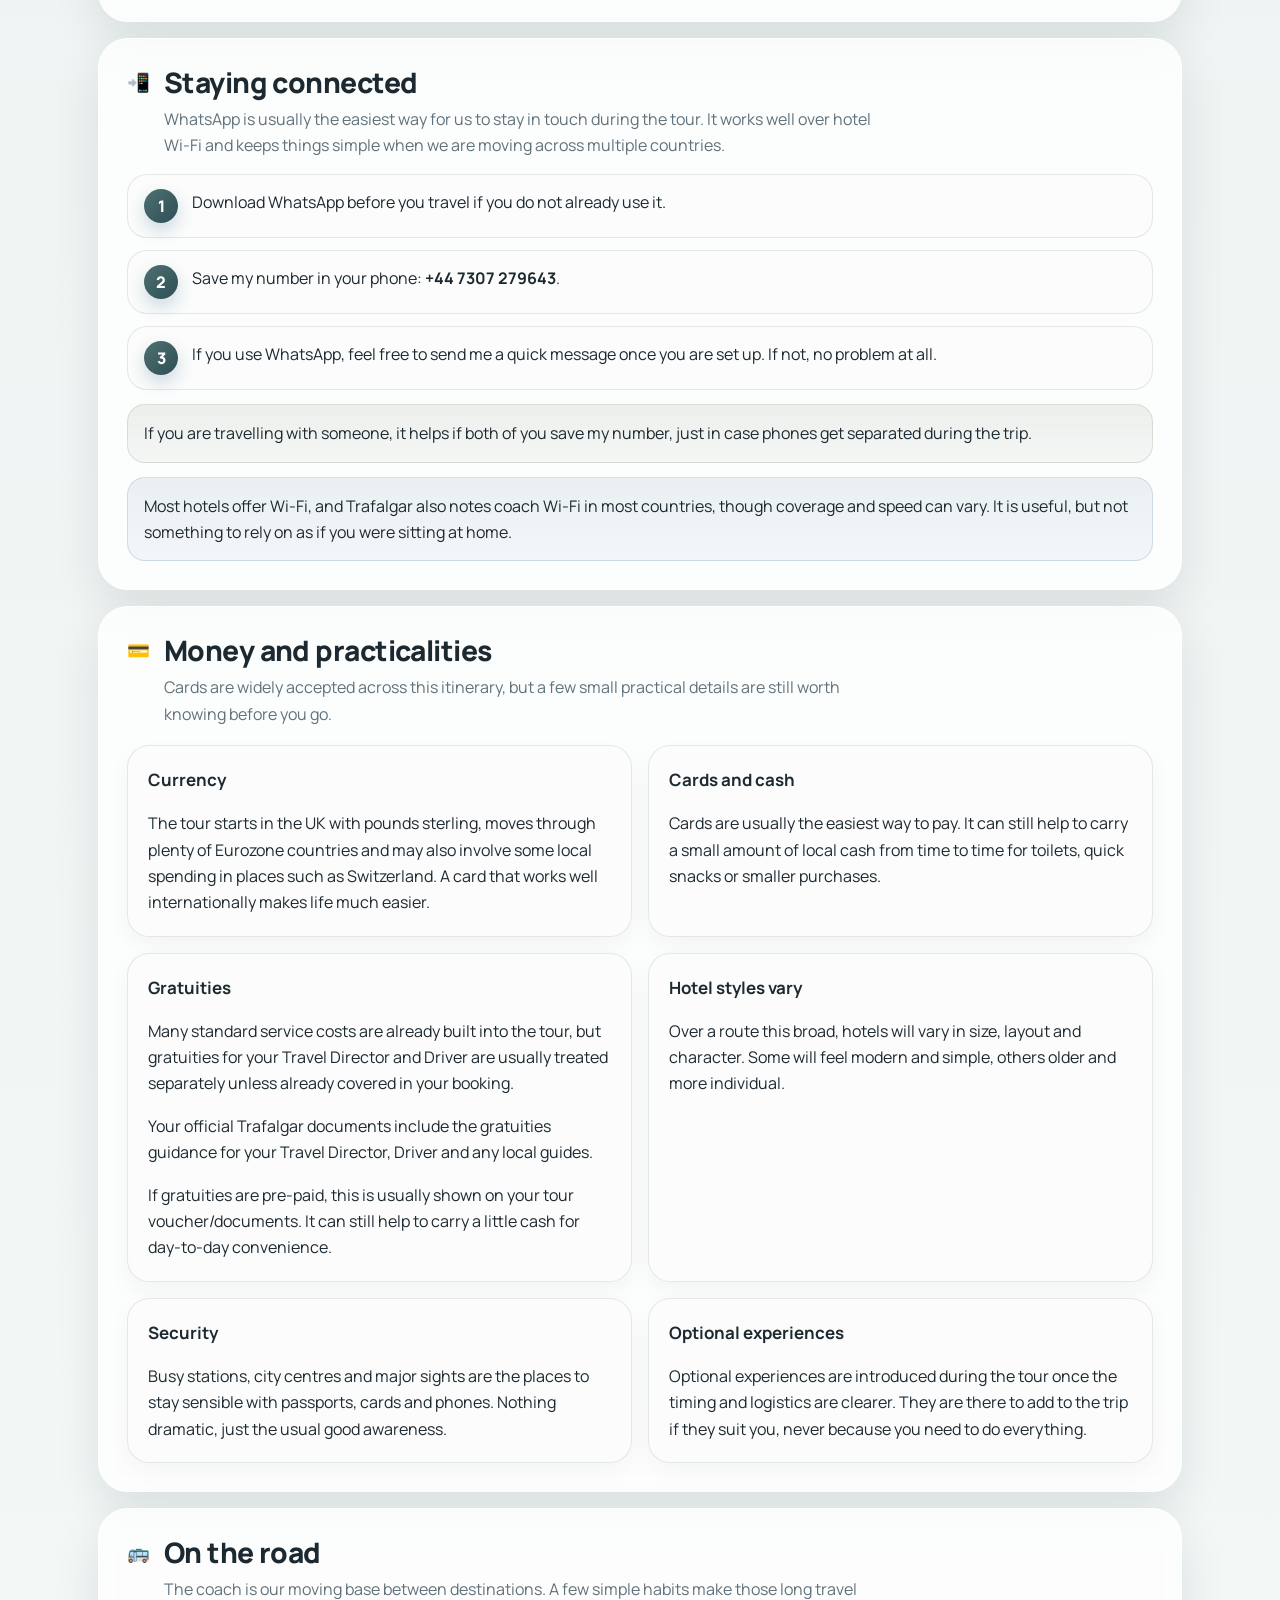
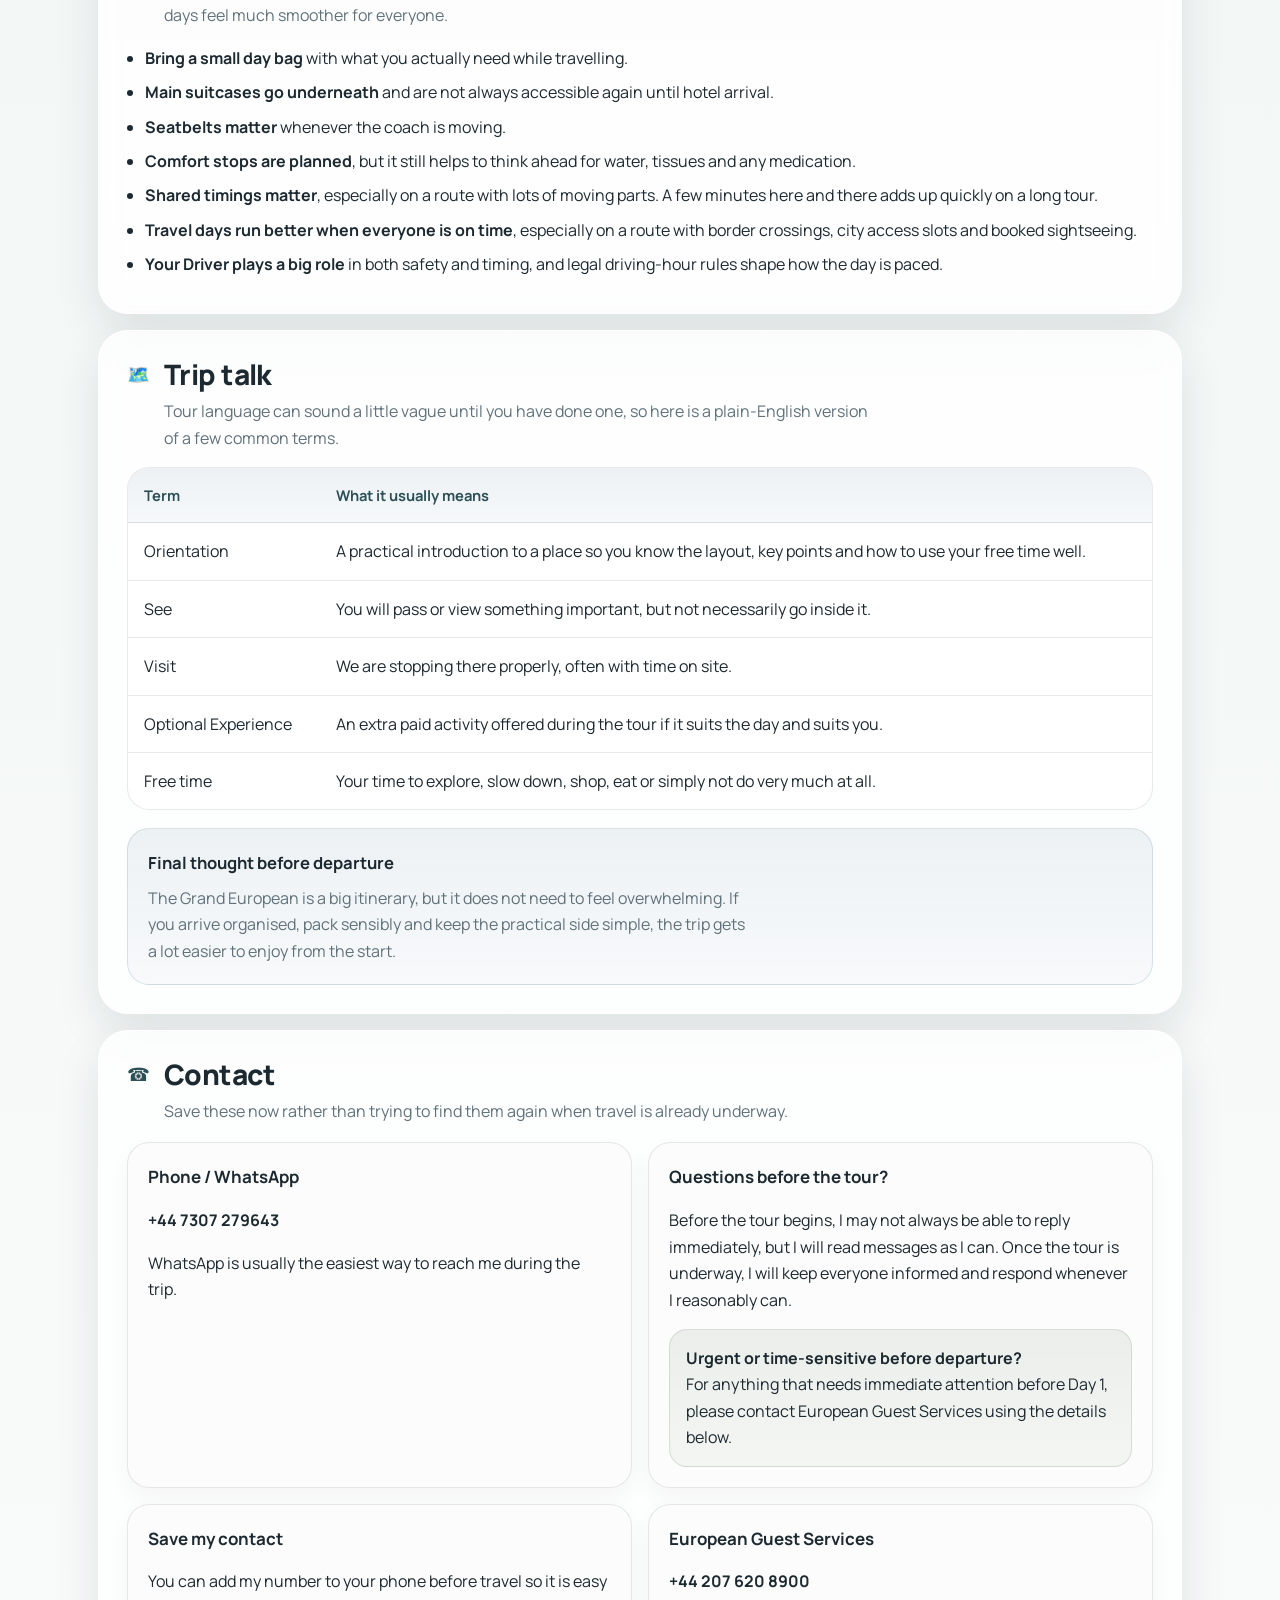
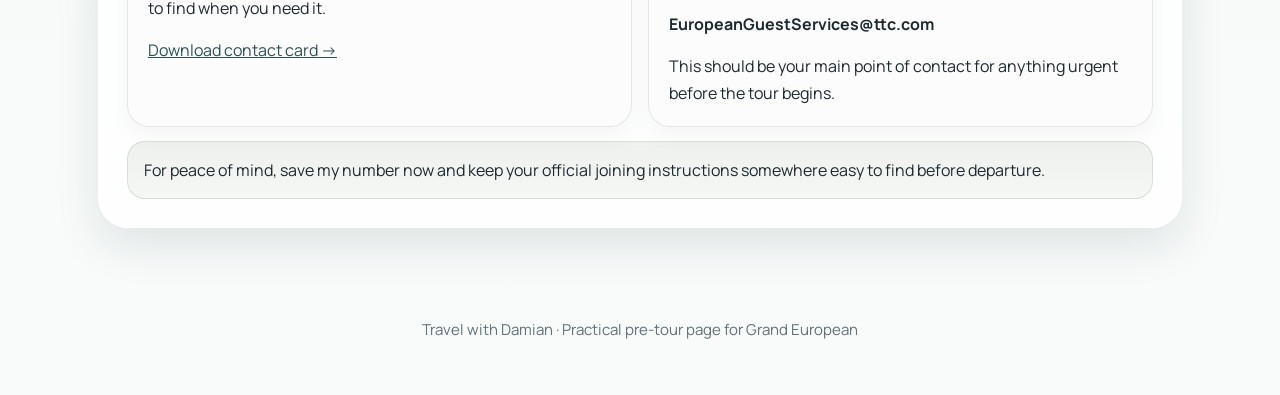
==== commit f3879933: "Move gratuities guidance to official docs and voucher wording" ====
--- a/welcome/grand-european.html
+++ b/welcome/grand-european.html
@@ -333,6 +333,8 @@
         <div class="tile">
           <h3>Gratuities</h3>
           <p>Many standard service costs are already built into the tour, but gratuities for your Travel Director and Driver are usually treated separately unless already covered in your booking.</p>
+          <p>Your official Trafalgar documents include the gratuities guidance for your Travel Director, Driver and any local guides.</p>
+          <p>If gratuities are pre-paid, this is usually shown on your tour voucher/documents. It can still help to carry a little cash for day-to-day convenience.</p>
         </div>
 
         <div class="tile">
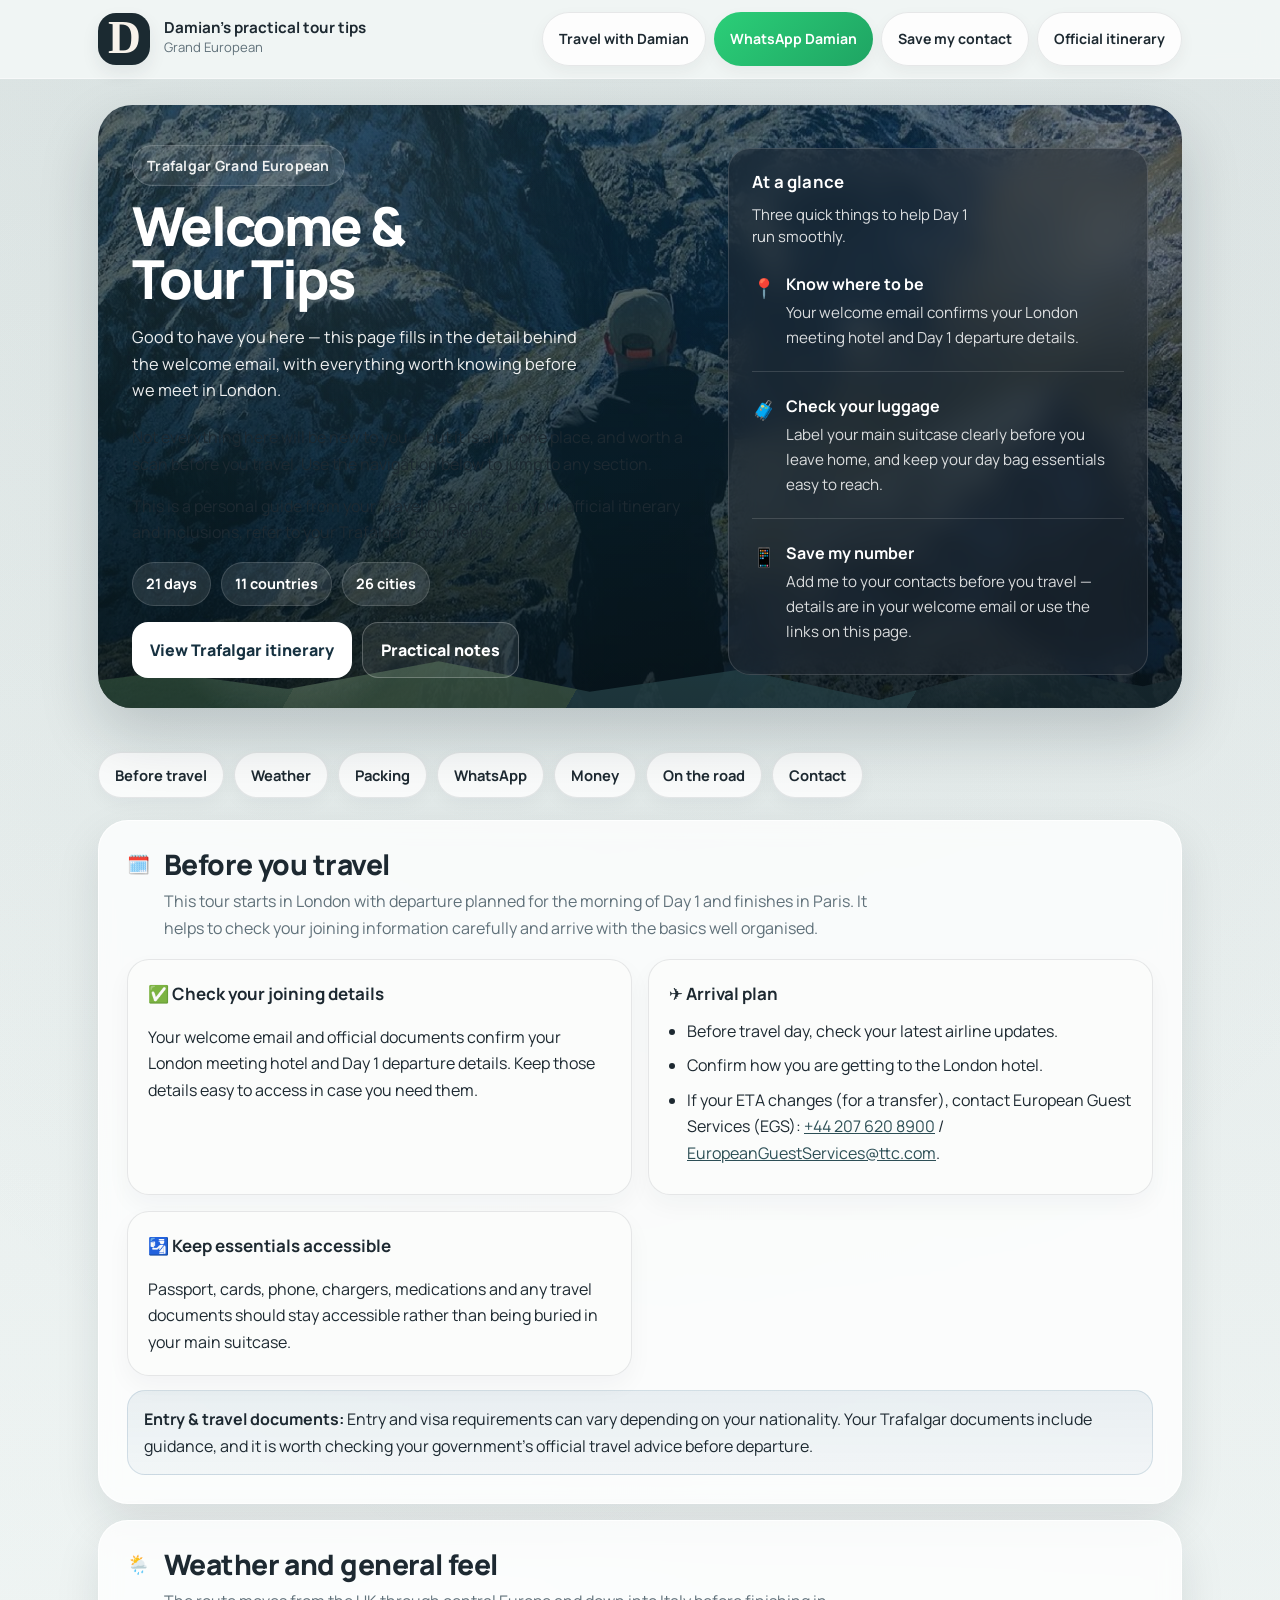
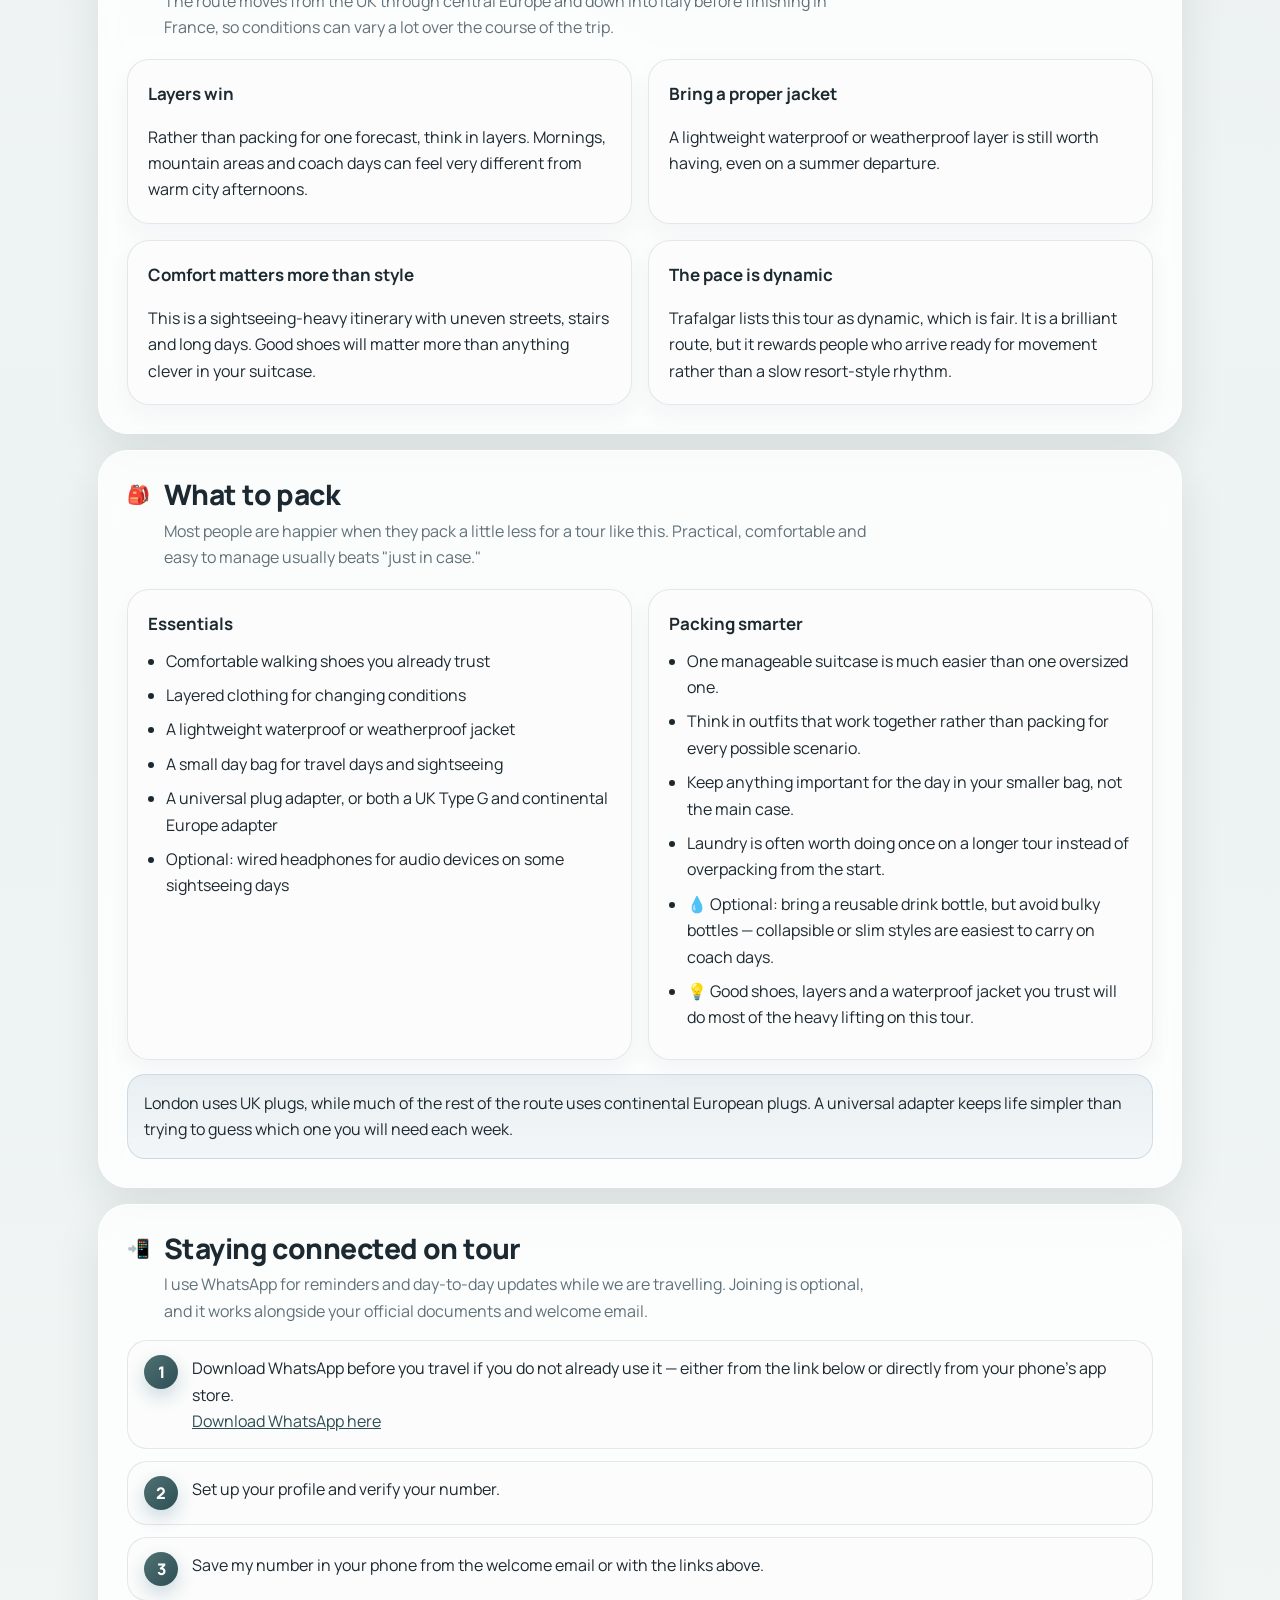
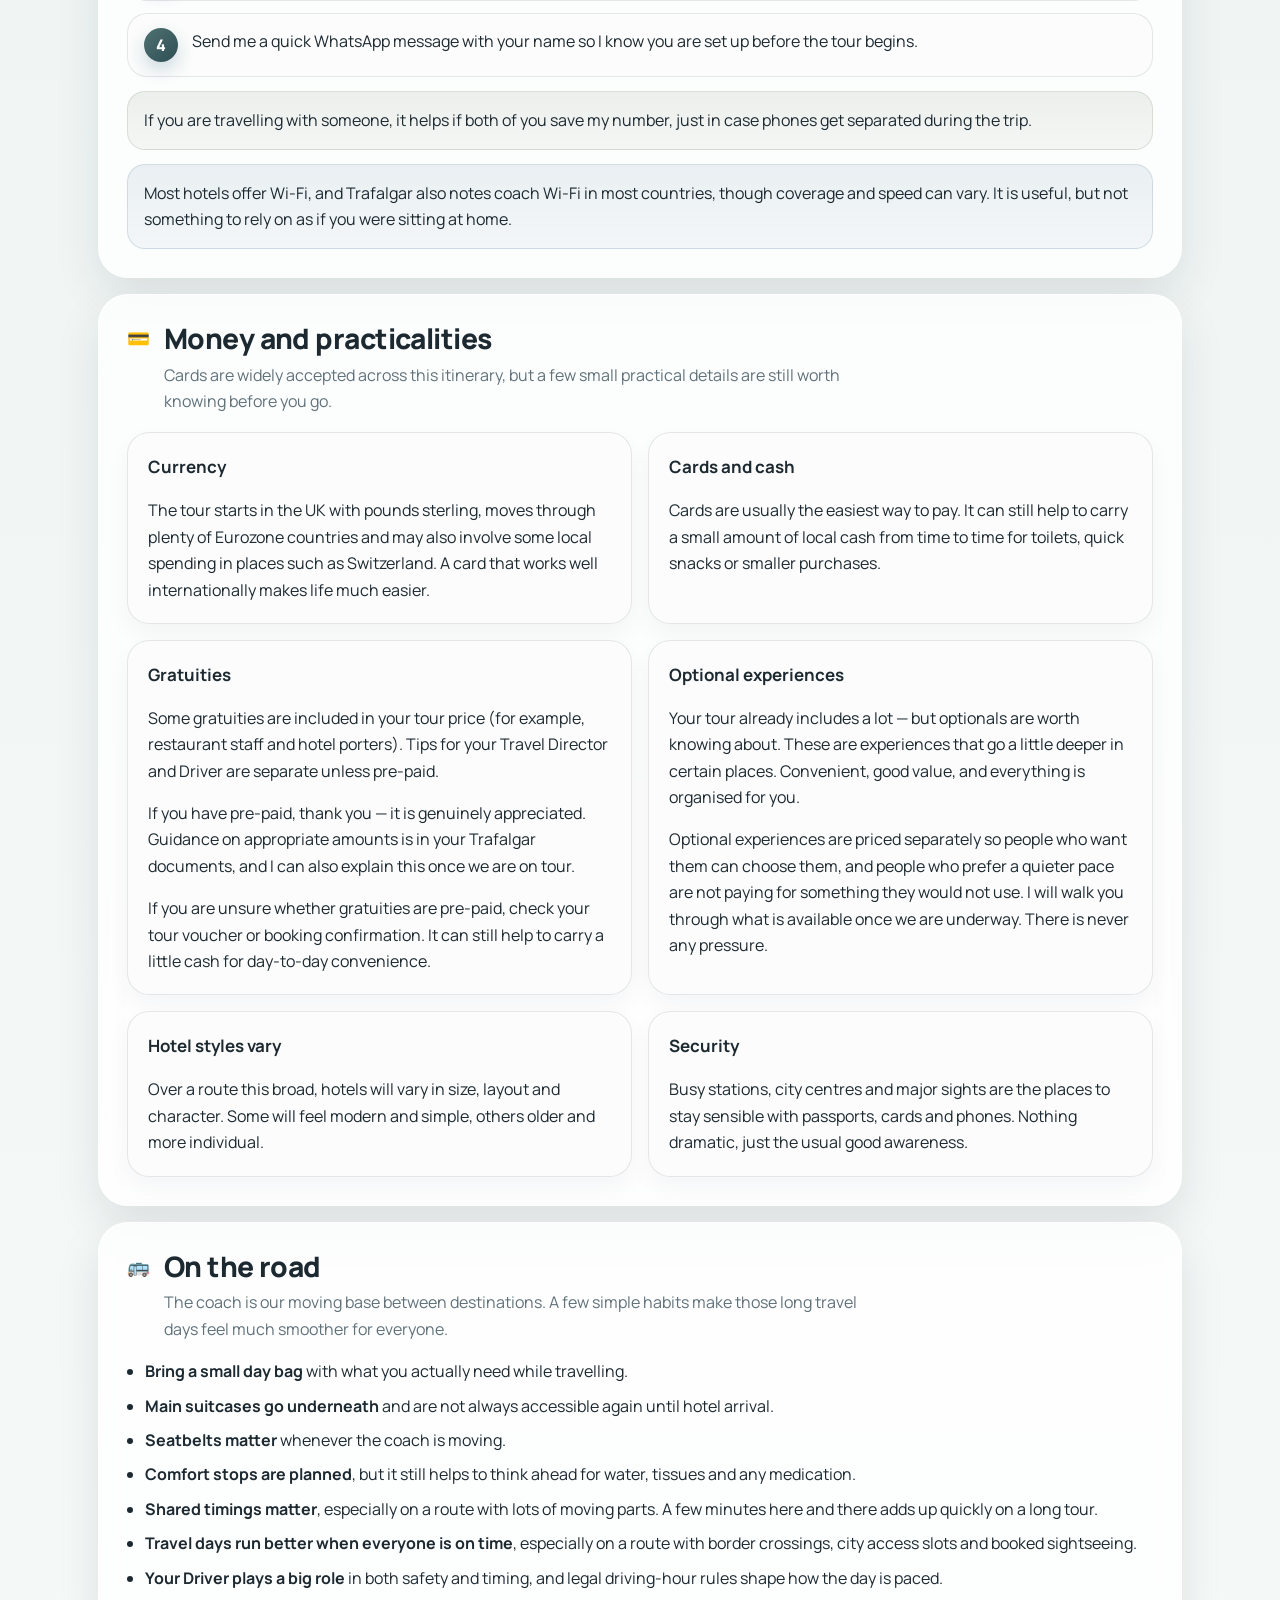
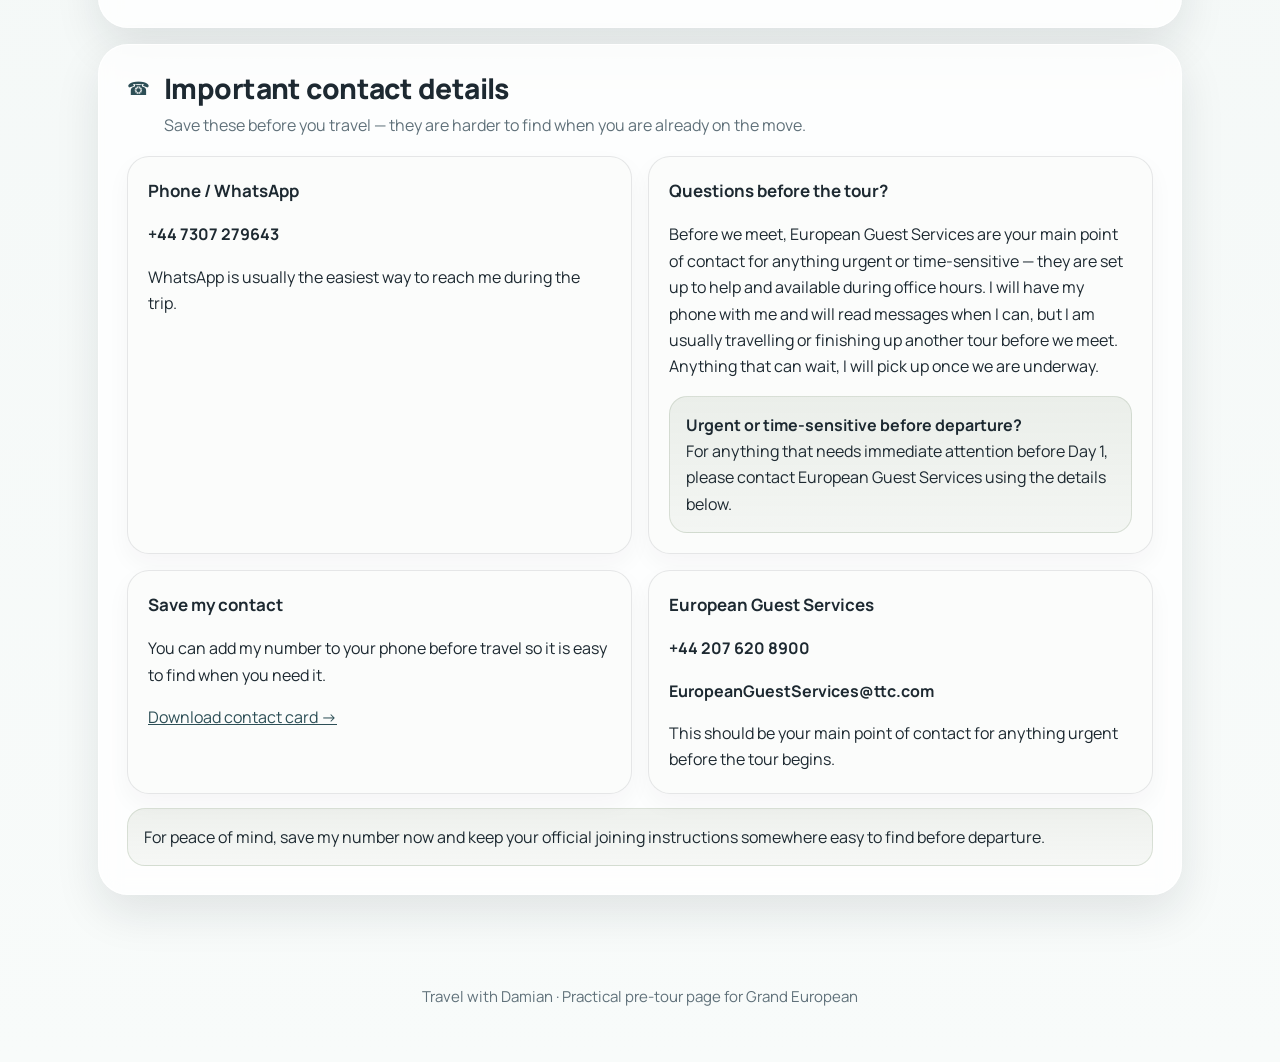
==== commit 39658b77: "Align welcome pages with BIAS-style flow and start logic" ====
--- a/welcome/grand-european.html
+++ b/welcome/grand-european.html
@@ -53,10 +53,18 @@
             Trafalgar Grand European
           </div>
 
-          <h1>Grand European</h1>
+          <h1>Welcome &amp; Tour Tips</h1>
 
           <p class="hero-sub">
-            A practical page for the run-up to the tour. The Grand European is a big, fast-moving trip across 11 countries, so a little organisation before departure goes a long way.
+            Good to have you here — this page fills in the detail behind the welcome email, with everything worth knowing before we meet in London.
+          </p>
+
+          <p class="hero-support">
+            Not everything here will be new to you — but it is all in one place, and worth a scan before you travel. Use the navigation below to jump to any section.
+          </p>
+
+          <p class="hero-support">
+            This is a personal guide from your Travel Director — for your official itinerary and inclusions, refer to your Trafalgar documents.
           </p>
 
           <div class="hero-pills">
@@ -85,34 +93,34 @@
           <h2>At a glance</h2>
 
           <p class="quick-intro">
-            Three things worth sorting before you leave home.
+            Three quick things to help Day 1 run smoothly.
           </p>
 
           <div class="quick-item">
             <div class="quick-icon">📍</div>
             <div>
-              <strong>Check your joining details</strong>
-              <p>Your Trafalgar documents remain the main source for meeting hotel, joining point and departure timing.</p>
+              <strong>Know where to be</strong>
+              <p>Your welcome email confirms your London meeting hotel and Day 1 departure details.</p>
             </div>
           </div>
 
           <div class="quick-divider"></div>
 
           <div class="quick-item">
-            <div class="quick-icon">🔌</div>
+            <div class="quick-icon">🧳</div>
             <div>
-              <strong>Bring a proper adapter setup</strong>
-              <p>London uses a UK plug. Much of the rest of the tour uses continental European plugs, so a universal adapter is the easiest option.</p>
+              <strong>Check your luggage</strong>
+              <p>Label your main suitcase clearly before you leave home, and keep your day bag essentials easy to reach.</p>
             </div>
           </div>
 
           <div class="quick-divider"></div>
 
           <div class="quick-item">
-            <div class="quick-icon">🎒</div>
+            <div class="quick-icon">📱</div>
             <div>
-              <strong>Pack lighter than you think</strong>
-              <p>This route has plenty of hotel changes. A manageable suitcase and a good day bag make travel days much easier.</p>
+              <strong>Save my number</strong>
+              <p>Add me to your contacts before you travel — details are in your welcome email or use the links on this page.</p>
             </div>
           </div>
         </aside>
@@ -122,75 +130,49 @@
 
   <main class="wrap">
     <nav class="anchor-nav" aria-label="Page sections">
-      <a href="#intro">Intro</a>
-      <a href="#before-you-go">Before you go</a>
+      <a href="#before-you-go">Before travel</a>
       <a href="#weather">Weather</a>
       <a href="#packing">Packing</a>
       <a href="#connected">WhatsApp</a>
       <a href="#money">Money</a>
       <a href="#coach">On the road</a>
-      <a href="#trip-talk">Trip talk</a>
       <a href="#contact">Contact</a>
     </nav>
 
-    <section class="section" id="intro">
-      <div class="section-header">
-        <div class="section-icon">👋</div>
-        <div>
-          <h2>A quick welcome</h2>
-          <p class="lede">
-            If you are travelling on Grand European with me as your Travel Director, this page is here as a simple extra layer of practical context before we meet.
-          </p>
-          <p class="lede">
-            It is not meant to replace your official Trafalgar information. Think of it as the useful, real-world version of the questions people often still have in the final week before departure.
-          </p>
-          <p class="lede">
-            It is a big trip, but that is part of the fun. A little preparation at the start makes it much easier to settle in quickly and enjoy the journey once we are on the road.
-          </p>
+    <section class="section" id="before-you-go">
+      <div class="section-header">
+        <div class="section-icon">🗓️</div>
+        <div>
+          <h2>Before you travel</h2>
+          <p class="lede">
+            This tour starts in London with departure planned for the morning of Day 1 and finishes in Paris. It helps to check your joining information carefully and arrive with the basics well organised.
+          </p>
+        </div>
+      </div>
+
+      <div class="grid">
+        <div class="tile">
+          <h3>✅ Check your joining details</h3>
+          <p>Your welcome email and official documents confirm your London meeting hotel and Day 1 departure details. Keep those details easy to access in case you need them.</p>
+        </div>
+
+        <div class="tile">
+          <h3>✈️ Arrival plan</h3>
+          <ul class="clean">
+            <li>Before travel day, check your latest airline updates.</li>
+            <li>Confirm how you are getting to the London hotel.</li>
+            <li>If your ETA changes (for a transfer), contact European Guest Services (EGS): <a href="tel:+442076208900">+44 207 620 8900</a> / <a href="mailto:EuropeanGuestServices@ttc.com">EuropeanGuestServices@ttc.com</a>.</li>
+          </ul>
+        </div>
+
+        <div class="tile">
+          <h3>🛂 Keep essentials accessible</h3>
+          <p>Passport, cards, phone, chargers, medications and any travel documents should stay accessible rather than being buried in your main suitcase.</p>
         </div>
       </div>
 
       <div class="note">
-        Official Trafalgar communication should always be treated as the primary source for timings, joining instructions and operational updates. This page is here to make the practical side feel a bit easier.
-      </div>
-    </section>
-
-    <section class="section" id="before-you-go">
-      <div class="section-header">
-        <div class="section-icon">🗓️</div>
-        <div>
-          <h2>Before you go</h2>
-          <p class="lede">
-            This is a dynamic 21-day tour running from London to Paris through 11 countries and 26 cities. The more organised you are before Day One, the more enjoyable the trip tends to feel once we get moving.
-          </p>
-        </div>
-      </div>
-
-      <div class="grid">
-        <div class="tile">
-          <h3>Check your joining details</h3>
-          <p>Make sure you know your meeting hotel, the morning joining time and what is included at the start and end of your booked version of the tour.</p>
-        </div>
-
-        <div class="tile">
-          <h3>Keep essentials easy to reach</h3>
-          <p>Passport, cards, phone, chargers, medications and any travel documents should stay accessible rather than being buried in your main suitcase.</p>
-        </div>
-
-        <div class="tile">
-          <h3>Expect a moving tour</h3>
-          <p>Grand European covers a lot of ground, so travel days, hotel changes and early starts are part of the rhythm. Packing and planning with that in mind helps.</p>
-        </div>
-
-        <div class="tile">
-          <h3>Arrival and onward plans</h3>
-          <p>Take a moment to double-check your arrival arrangements in London and your onward plans from Paris so the edges of the trip feel easy as well.</p>
-        </div>
-
-        <div class="tile">
-          <h3>Staying connected</h3>
-          <p>Hotel Wi-Fi is usually enough for messages and basic planning, though quality can vary. If you prefer mobile data, it is worth sorting roaming or an eSIM before you leave.</p>
-        </div>
+        <strong>Entry &amp; travel documents:</strong> Entry and visa requirements can vary depending on your nationality. Your Trafalgar documents include guidance, and it is worth checking your government’s official travel advice before departure.
       </div>
     </section>
 
@@ -247,7 +229,6 @@
             <li>Layered clothing for changing conditions</li>
             <li>A lightweight waterproof or weatherproof jacket</li>
             <li>A small day bag for travel days and sightseeing</li>
-            <li>A reusable water bottle if you like having one handy</li>
             <li>A universal plug adapter, or both a UK Type G and continental Europe adapter</li>
             <li>Optional: wired headphones for audio devices on some sightseeing days</li>
           </ul>
@@ -260,12 +241,10 @@
             <li>Think in outfits that work together rather than packing for every possible scenario.</li>
             <li>Keep anything important for the day in your smaller bag, not the main case.</li>
             <li>Laundry is often worth doing once on a longer tour instead of overpacking from the start.</li>
+            <li>💧 Optional: bring a reusable drink bottle, but avoid bulky bottles — collapsible or slim styles are easiest to carry on coach days.</li>
+            <li>💡 Good shoes, layers and a waterproof jacket you trust will do most of the heavy lifting on this tour.</li>
           </ul>
         </div>
-      </div>
-
-      <div class="tip">
-        Good shoes, a practical jacket and a suitcase you can genuinely handle yourself will do most of the heavy lifting on a tour like this.
       </div>
 
       <div class="note">
@@ -277,9 +256,9 @@
       <div class="section-header">
         <div class="section-icon">📲</div>
         <div>
-          <h2>Staying connected</h2>
-          <p class="lede">
-            WhatsApp is usually the easiest way for us to stay in touch during the tour. It works well over hotel Wi-Fi and keeps things simple when we are moving across multiple countries.
+          <h2>Staying connected on tour</h2>
+          <p class="lede">
+            I use WhatsApp for reminders and day-to-day updates while we are travelling. Joining is optional, and it works alongside your official documents and welcome email.
           </p>
         </div>
       </div>
@@ -287,15 +266,23 @@
       <ol class="steps">
         <li>
           <div class="step-no">1</div>
-          <div>Download WhatsApp before you travel if you do not already use it.</div>
+          <div>
+            Download WhatsApp before you travel if you do not already use it — either from the link below or directly from your phone’s app store.
+            <br>
+            <a href="https://www.whatsapp.com/download" target="_blank" rel="noopener noreferrer">Download WhatsApp here</a>
+          </div>
         </li>
         <li>
           <div class="step-no">2</div>
-          <div>Save my number in your phone: <strong>+44 7307 279643</strong>.</div>
+          <div>Set up your profile and verify your number.</div>
         </li>
         <li>
           <div class="step-no">3</div>
-          <div>If you use WhatsApp, feel free to send me a quick message once you are set up. If not, no problem at all.</div>
+          <div>Save my number in your phone from the welcome email or with the links above.</div>
+        </li>
+        <li>
+          <div class="step-no">4</div>
+          <div>Send me a quick WhatsApp message with your name so I know you are set up before the tour begins.</div>
         </li>
       </ol>
 
@@ -332,9 +319,15 @@
 
         <div class="tile">
           <h3>Gratuities</h3>
-          <p>Many standard service costs are already built into the tour, but gratuities for your Travel Director and Driver are usually treated separately unless already covered in your booking.</p>
-          <p>Your official Trafalgar documents include the gratuities guidance for your Travel Director, Driver and any local guides.</p>
-          <p>If gratuities are pre-paid, this is usually shown on your tour voucher/documents. It can still help to carry a little cash for day-to-day convenience.</p>
+          <p>Some gratuities are included in your tour price (for example, restaurant staff and hotel porters). Tips for your Travel Director and Driver are separate unless pre-paid.</p>
+          <p>If you have pre-paid, thank you — it is genuinely appreciated. Guidance on appropriate amounts is in your Trafalgar documents, and I can also explain this once we are on tour.</p>
+          <p>If you are unsure whether gratuities are pre-paid, check your tour voucher or booking confirmation. It can still help to carry a little cash for day-to-day convenience.</p>
+        </div>
+
+        <div class="tile">
+          <h3>Optional experiences</h3>
+          <p>Your tour already includes a lot — but optionals are worth knowing about. These are experiences that go a little deeper in certain places. Convenient, good value, and everything is organised for you.</p>
+          <p>Optional experiences are priced separately so people who want them can choose them, and people who prefer a quieter pace are not paying for something they would not use. I will walk you through what is available once we are underway. There is never any pressure.</p>
         </div>
 
         <div class="tile">
@@ -347,10 +340,6 @@
           <p>Busy stations, city centres and major sights are the places to stay sensible with passports, cards and phones. Nothing dramatic, just the usual good awareness.</p>
         </div>
 
-        <div class="tile">
-          <h3>Optional experiences</h3>
-          <p>Optional experiences are introduced during the tour once the timing and logistics are clearer. They are there to add to the trip if they suit you, never because you need to do everything.</p>
-        </div>
       </div>
     </section>
 
@@ -376,65 +365,13 @@
       </ul>
     </section>
 
-    <section class="section" id="trip-talk">
-      <div class="section-header">
-        <div class="section-icon">🗺️</div>
-        <div>
-          <h2>Trip talk</h2>
-          <p class="lede">
-            Tour language can sound a little vague until you have done one, so here is a plain-English version of a few common terms.
-          </p>
-        </div>
-      </div>
-
-      <div class="table-wrap">
-        <table>
-          <thead>
-            <tr>
-              <th>Term</th>
-              <th>What it usually means</th>
-            </tr>
-          </thead>
-          <tbody>
-            <tr>
-              <td>Orientation</td>
-              <td>A practical introduction to a place so you know the layout, key points and how to use your free time well.</td>
-            </tr>
-            <tr>
-              <td>See</td>
-              <td>You will pass or view something important, but not necessarily go inside it.</td>
-            </tr>
-            <tr>
-              <td>Visit</td>
-              <td>We are stopping there properly, often with time on site.</td>
-            </tr>
-            <tr>
-              <td>Optional Experience</td>
-              <td>An extra paid activity offered during the tour if it suits the day and suits you.</td>
-            </tr>
-            <tr>
-              <td>Free time</td>
-              <td>Your time to explore, slow down, shop, eat or simply not do very much at all.</td>
-            </tr>
-          </tbody>
-        </table>
-      </div>
-
-      <div class="next-step-card">
-        <h3>Final thought before departure</h3>
-        <p>
-          The Grand European is a big itinerary, but it does not need to feel overwhelming. If you arrive organised, pack sensibly and keep the practical side simple, the trip gets a lot easier to enjoy from the start.
-        </p>
-      </div>
-    </section>
-
     <section class="section" id="contact">
       <div class="section-header">
         <div class="section-icon">☎️</div>
         <div>
-          <h2>Contact</h2>
-          <p class="lede">
-            Save these now rather than trying to find them again when travel is already underway.
+          <h2>Important contact details</h2>
+          <p class="lede">
+            Save these before you travel — they are harder to find when you are already on the move.
           </p>
         </div>
       </div>
@@ -449,7 +386,8 @@
         <div class="tile">
           <h3>Questions before the tour?</h3>
           <p>
-            Before the tour begins, I may not always be able to reply immediately, but I will read messages as I can. Once the tour is underway, I will keep everyone informed and respond whenever I reasonably can.
+            Before we meet, European Guest Services are your main point of contact for anything urgent or time-sensitive — they are set up to help and available during office hours.
+            I will have my phone with me and will read messages when I can, but I am usually travelling or finishing up another tour before we meet. Anything that can wait, I will pick up once we are underway.
           </p>
           <div class="tip">
             <strong>Urgent or time-sensitive before departure?</strong><br>
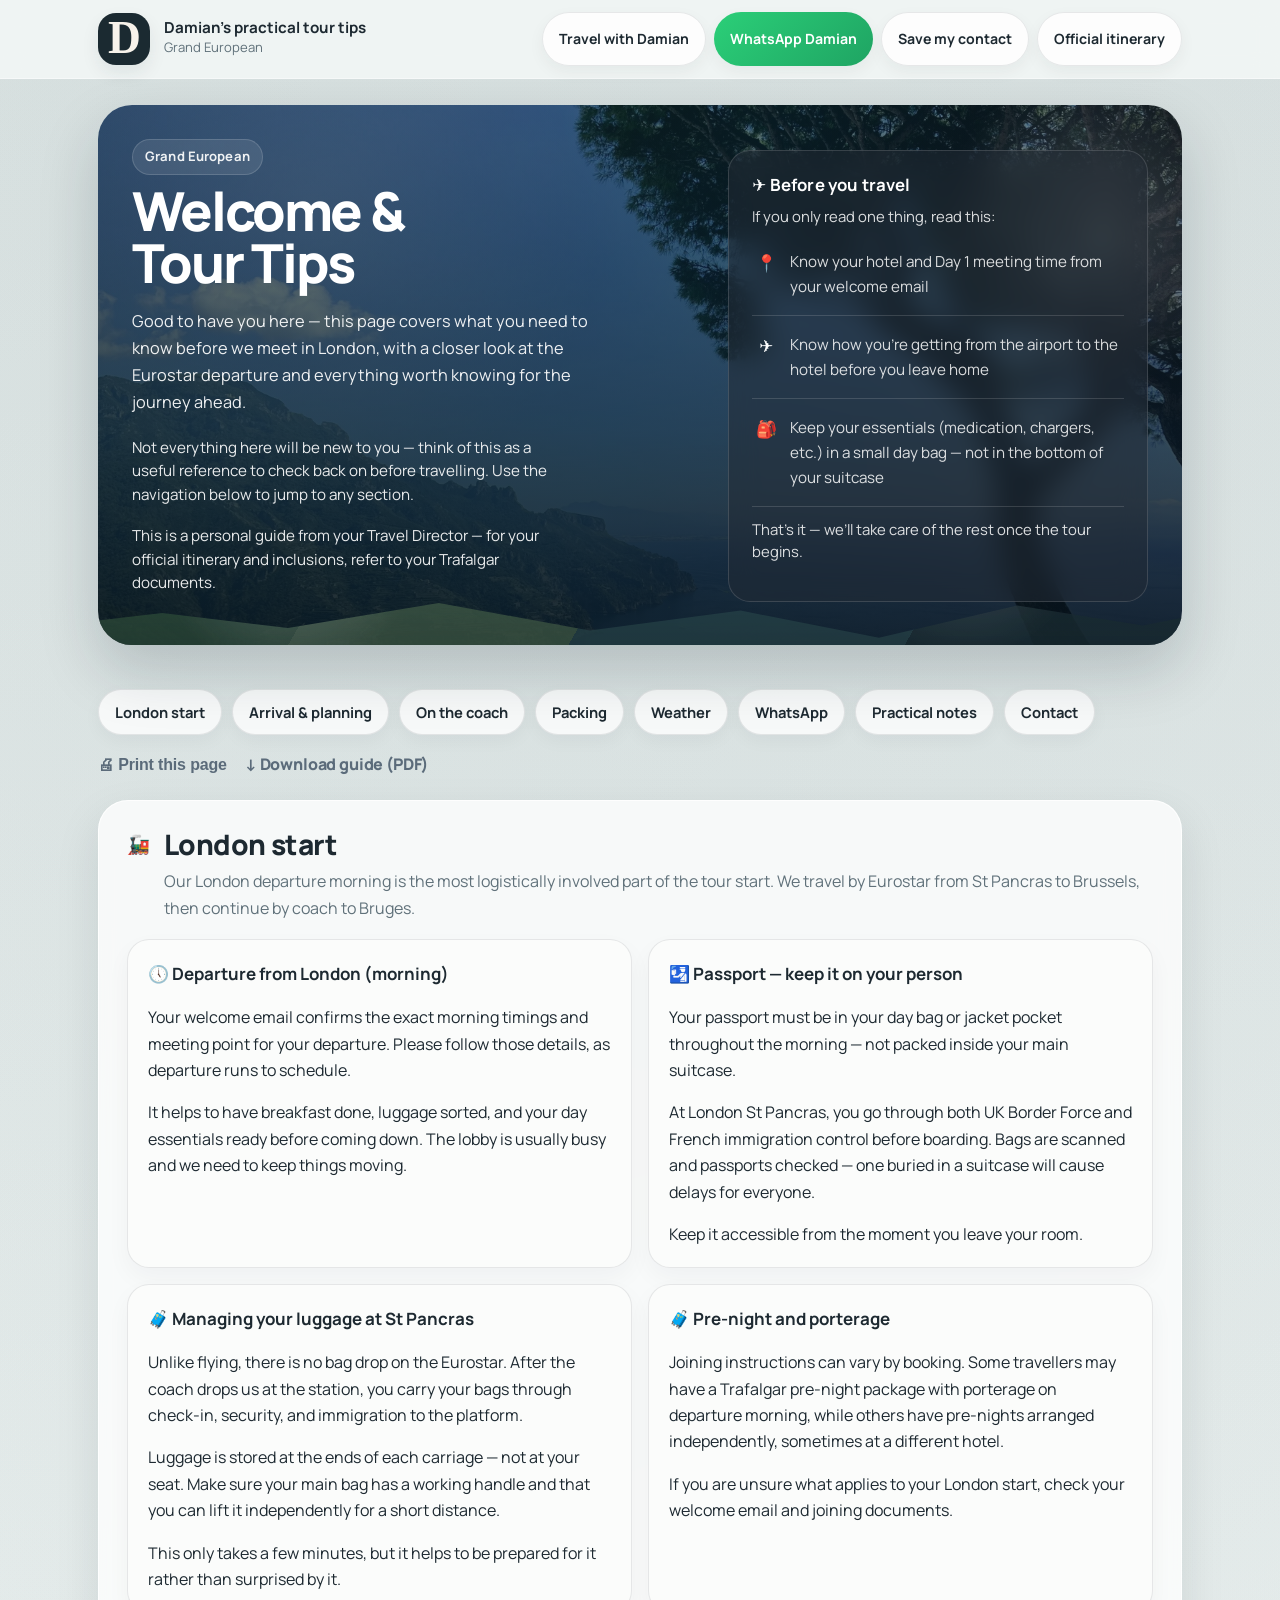
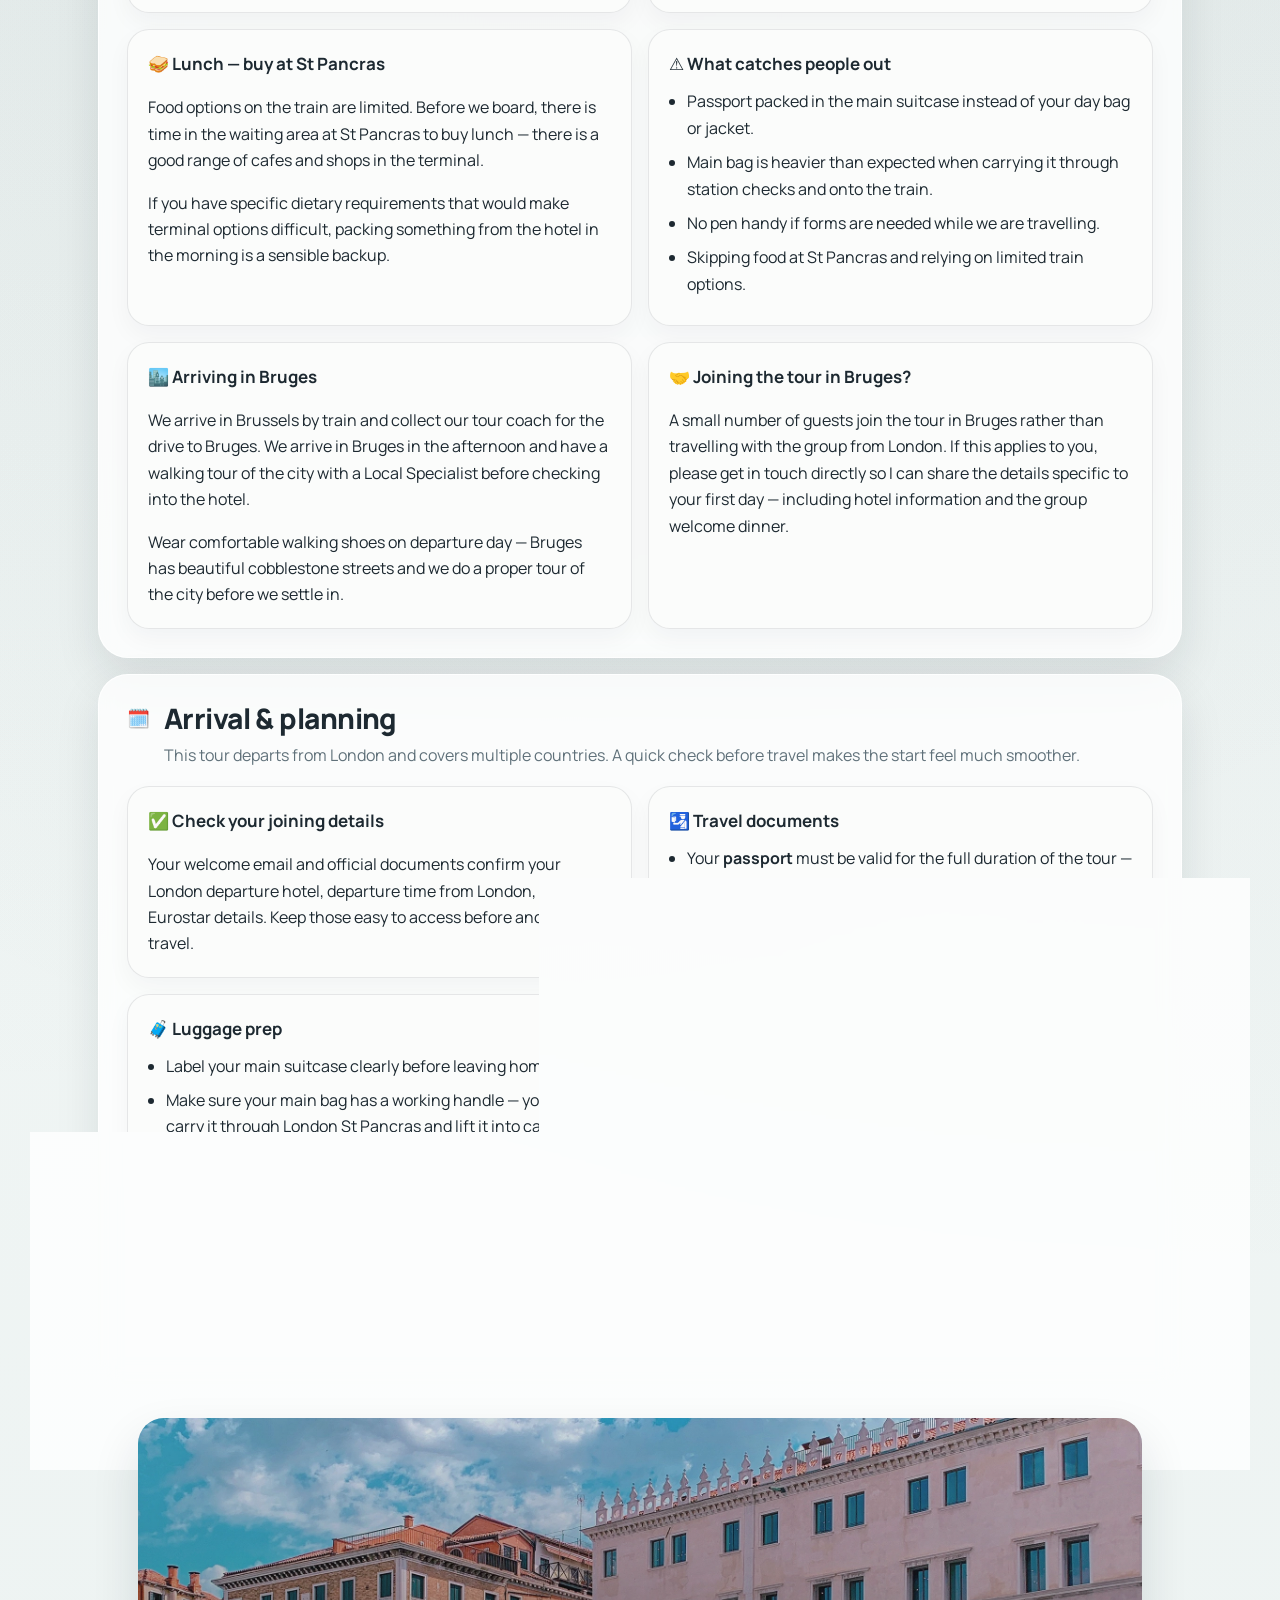
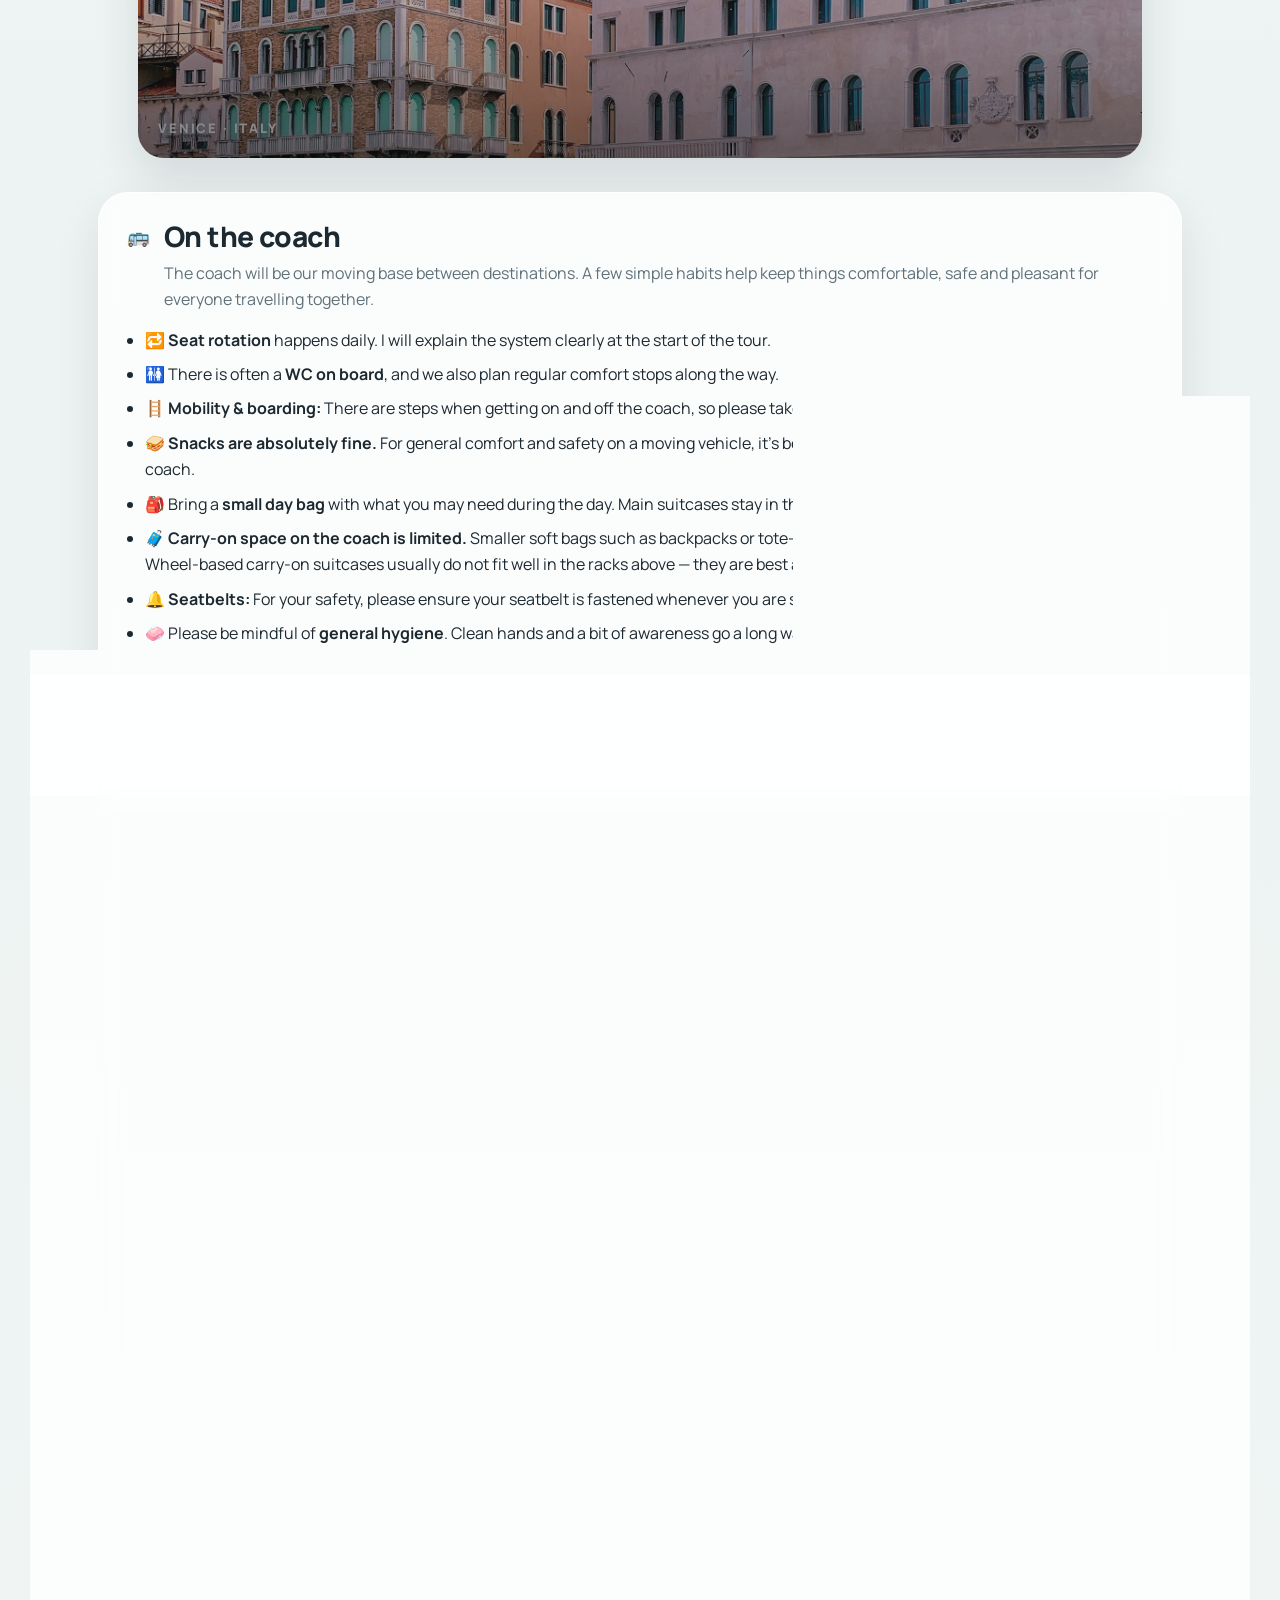
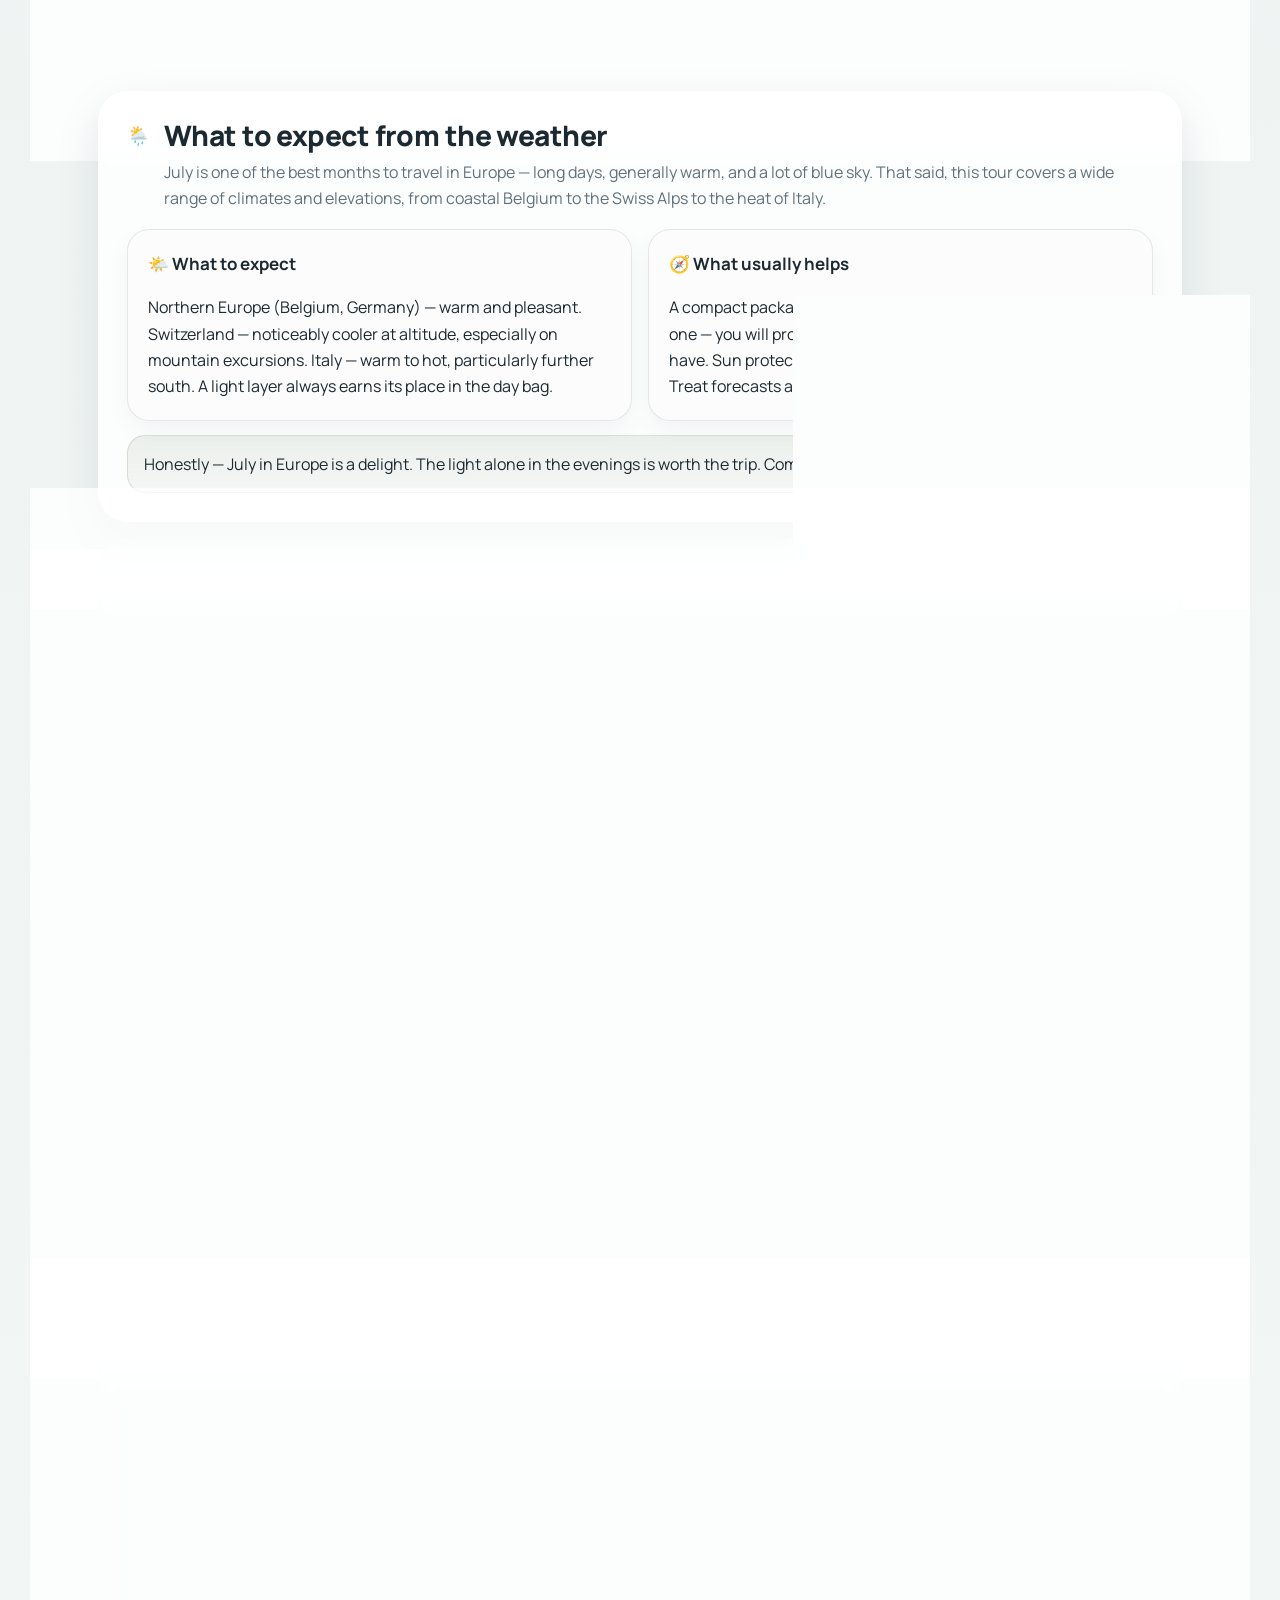
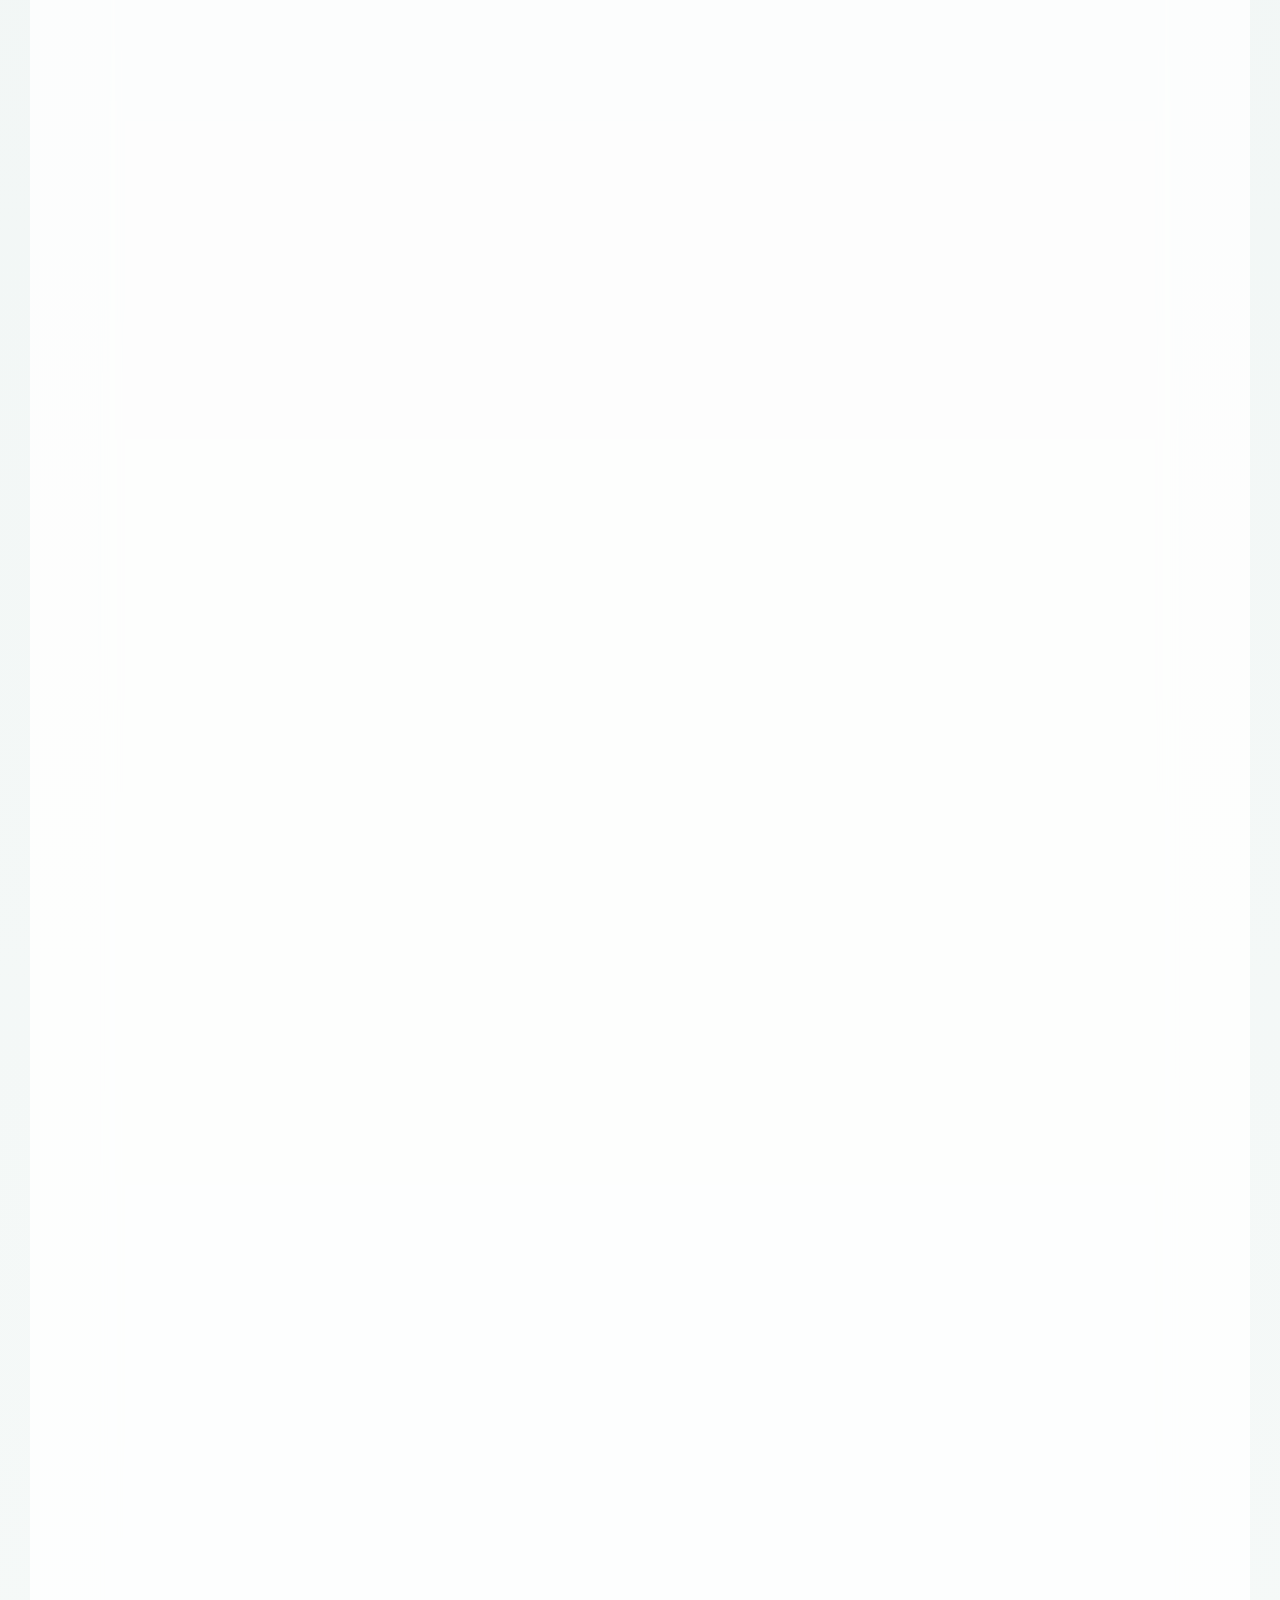
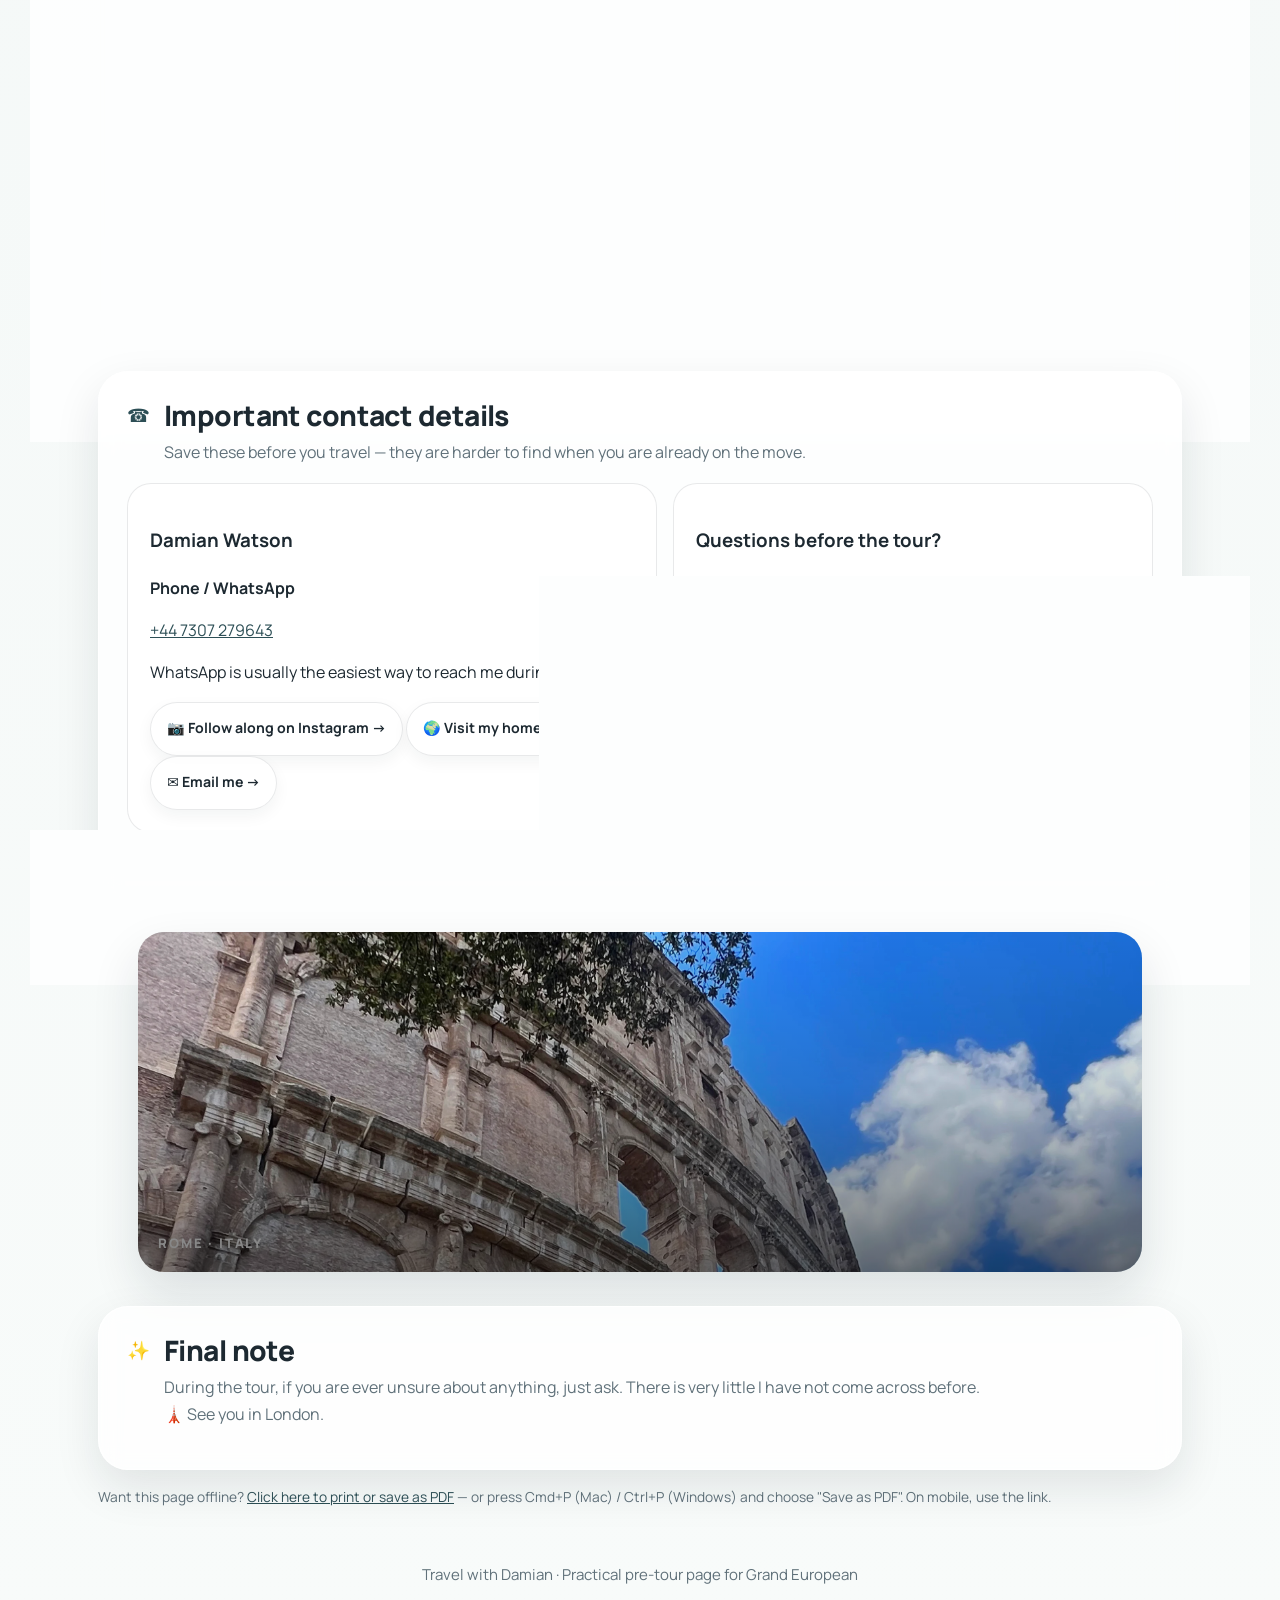
==== commit aa6fe3c9: "updates rq by damo - ⁠Can you remove the profile picture on both grand and Scandinavia •⁠  ⁠⁠fix up " ====
--- a/welcome/grand-european.html
+++ b/welcome/grand-european.html
@@ -1,19 +1,28 @@
+
 <!DOCTYPE html>
 <html lang="en">
 <head>
   <meta charset="UTF-8" />
   <meta name="viewport" content="width=device-width, initial-scale=1.0" />
+
   <title>Damian's Practical Tour Tips | Grand European</title>
+
   <meta
     name="description"
     content="A practical pre-tour guide for travellers joining Trafalgar's Grand European with Damian Watson."
   />
-  <link rel="stylesheet" href="welcome.css?v=20260421a" />
+
+  <link rel="stylesheet" href="welcome.css?v=20260428d" />
   <link rel="icon" href="../images/favicon-travelwithdamian.svg" type="image/svg+xml">
 </head>
-<body>
+<body class="page-ge">
+
+  <!-- =========================================================
+       TOP BAR
+       ========================================================= -->
   <header class="topbar">
     <div class="topbar-inner">
+
       <div class="brand-lockup">
         <div class="crest"><img src="../images/favicon-travelwithdamian.svg" alt="Travel with Damian logo" /></div>
         <div class="brand-text">
@@ -24,6 +33,7 @@
 
       <div class="top-actions">
         <a class="mini-btn" href="../index.html">Travel with Damian</a>
+
         <a
           class="mini-btn whatsapp"
           href="https://wa.me/447307279643"
@@ -32,7 +42,9 @@
         >
           WhatsApp Damian
         </a>
+
         <a class="mini-btn" href="damian-watson.vcf">Save my contact</a>
+
         <a
           class="mini-btn"
           href="https://www.trafalgar.com/en-gb/tours/grand-european"
@@ -45,178 +57,262 @@
     </div>
   </header>
 
+  <!-- =========================================================
+       HERO
+       ========================================================= -->
   <div class="hero-wrap">
     <section class="hero">
       <div class="hero-inner">
+
         <div class="hero-copy">
-          <div class="eyebrow">
-            Trafalgar Grand European
+          <div class="hero-head">
+            <div class="eyebrow">Grand European</div>
           </div>
 
           <h1>Welcome &amp; Tour Tips</h1>
 
           <p class="hero-sub">
-            Good to have you here — this page fills in the detail behind the welcome email, with everything worth knowing before we meet in London.
+            Good to have you here — this page covers what you need to know before we meet in London, with a closer look at the Eurostar departure and everything worth knowing for the journey ahead.
           </p>
 
           <p class="hero-support">
-            Not everything here will be new to you — but it is all in one place, and worth a scan before you travel. Use the navigation below to jump to any section.
+            Not everything here will be new to you — think of this as a useful reference to check back on before travelling. Use the navigation below to jump to any section.
           </p>
 
           <p class="hero-support">
             This is a personal guide from your Travel Director — for your official itinerary and inclusions, refer to your Trafalgar documents.
           </p>
-
-          <div class="hero-pills">
-            <div class="hero-pill">21 days</div>
-            <div class="hero-pill">11 countries</div>
-            <div class="hero-pill">26 cities</div>
-          </div>
-
-          <div class="cta-row">
-            <a
-              class="btn btn-primary"
-              href="https://www.trafalgar.com/en-gb/tours/grand-european"
-              target="_blank"
-              rel="noopener noreferrer"
-            >
-              View Trafalgar itinerary
-            </a>
-
-            <a class="btn btn-outline" href="#before-you-go">
-              Practical notes
-            </a>
-          </div>
-        </div>
-
+        </div>
+
+        <!-- Quick-start card -->
         <aside class="quick-start-card">
-          <h2>At a glance</h2>
+          <h2>✈️ Before you travel</h2>
 
           <p class="quick-intro">
-            Three quick things to help Day 1 run smoothly.
+            If you only read one thing, read this:
           </p>
 
           <div class="quick-item">
             <div class="quick-icon">📍</div>
             <div>
-              <strong>Know where to be</strong>
-              <p>Your welcome email confirms your London meeting hotel and Day 1 departure details.</p>
+              <p>Know your hotel and Day 1 meeting time from your welcome email</p>
             </div>
           </div>
 
           <div class="quick-divider"></div>
 
           <div class="quick-item">
-            <div class="quick-icon">🧳</div>
+            <div class="quick-icon">✈️</div>
             <div>
-              <strong>Check your luggage</strong>
-              <p>Label your main suitcase clearly before you leave home, and keep your day bag essentials easy to reach.</p>
+              <p>Know how you're getting from the airport to the hotel before you leave home</p>
             </div>
           </div>
 
           <div class="quick-divider"></div>
 
           <div class="quick-item">
-            <div class="quick-icon">📱</div>
+            <div class="quick-icon">🎒</div>
             <div>
-              <strong>Save my number</strong>
-              <p>Add me to your contacts before you travel — details are in your welcome email or use the links on this page.</p>
+              <p>Keep your essentials (medication, chargers, etc.) in a small day bag — not in the bottom of your suitcase</p>
             </div>
           </div>
+
+          <div class="quick-divider"></div>
+
+          <p class="quick-intro quick-intro-spaced">
+            That’s it — we’ll take care of the rest once the tour begins.
+          </p>
         </aside>
+
       </div>
     </section>
   </div>
 
+  <!-- =========================================================
+       MAIN CONTENT
+       ========================================================= -->
   <main class="wrap">
+
     <nav class="anchor-nav" aria-label="Page sections">
-      <a href="#before-you-go">Before travel</a>
+      <a href="#arrival">London start</a>
+      <a href="#this-week">Arrival &amp; planning</a>
+      <a href="#coach">On the coach</a>
+      <a href="#packing">Packing</a>
       <a href="#weather">Weather</a>
-      <a href="#packing">Packing</a>
       <a href="#connected">WhatsApp</a>
-      <a href="#money">Money</a>
-      <a href="#coach">On the road</a>
+      <a href="#tips">Practical notes</a>
       <a href="#contact">Contact</a>
     </nav>
 
-    <section class="section" id="before-you-go">
+    <div class="top-page-actions">
+      <button class="mini-btn page-action-btn" onclick="window.print()">
+        🖨 Print this page
+      </button>
+
+      <a class="mini-btn page-action-btn"
+         href="grand-european.pdf"
+         download>
+         ↓ Download guide (PDF)
+      </a>
+    </div>
+
+    <!-- ---------------------------------------------------------
+         LONDON START / EUROSTAR SECTION
+         --------------------------------------------------------- -->
+    <section class="section" id="arrival">
+      <div class="section-header">
+        <div class="section-icon">🚂</div>
+        <div>
+          <h2>London start</h2>
+          <p class="lede">
+            Our London departure morning is the most logistically involved part of the tour start. We travel by Eurostar from St Pancras to Brussels, then continue by coach to Bruges.
+          </p>
+        </div>
+      </div>
+
+      <div class="grid">
+        <div class="tile">
+          <h3>🕔 Departure from London (morning)</h3>
+          <p>Your welcome email confirms the exact morning timings and meeting point for your departure. Please follow those details, as departure runs to schedule.</p>
+          <p>It helps to have breakfast done, luggage sorted, and your day essentials ready before coming down. The lobby is usually busy and we need to keep things moving.</p>
+        </div>
+
+        <div class="tile">
+          <h3>🛂 Passport — keep it on your person</h3>
+          <p>Your passport must be in your day bag or jacket pocket throughout the morning — not packed inside your main suitcase.</p>
+          <p>At London St Pancras, you go through both UK Border Force and French immigration control before boarding. Bags are scanned and passports checked — one buried in a suitcase will cause delays for everyone.</p>
+          <p>Keep it accessible from the moment you leave your room.</p>
+        </div>
+
+        <div class="tile">
+          <h3>🧳 Managing your luggage at St Pancras</h3>
+          <p>Unlike flying, there is no bag drop on the Eurostar. After the coach drops us at the station, you carry your bags through check-in, security, and immigration to the platform.</p>
+          <p>Luggage is stored at the ends of each carriage — not at your seat. Make sure your main bag has a working handle and that you can lift it independently for a short distance.</p>
+          <p>This only takes a few minutes, but it helps to be prepared for it rather than surprised by it.</p>
+        </div>
+
+        <div class="tile">
+          <h3>🧳 Pre-night and porterage</h3>
+          <p>Joining instructions can vary by booking. Some travellers may have a Trafalgar pre-night package with porterage on departure morning, while others have pre-nights arranged independently, sometimes at a different hotel.</p>
+          <p>If you are unsure what applies to your London start, check your welcome email and joining documents.</p>
+        </div>
+
+        <div class="tile">
+          <h3>🥪 Lunch — buy at St Pancras</h3>
+          <p>Food options on the train are limited. Before we board, there is time in the waiting area at St Pancras to buy lunch — there is a good range of cafes and shops in the terminal.</p>
+          <p>If you have specific dietary requirements that would make terminal options difficult, packing something from the hotel in the morning is a sensible backup.</p>
+        </div>
+
+        <div class="tile">
+          <h3>⚠️ What catches people out</h3>
+          <ul class="clean">
+            <li>Passport packed in the main suitcase instead of your day bag or jacket.</li>
+            <li>Main bag is heavier than expected when carrying it through station checks and onto the train.</li>
+            <li>No pen handy if forms are needed while we are travelling.</li>
+            <li>Skipping food at St Pancras and relying on limited train options.</li>
+          </ul>
+        </div>
+
+        <div class="tile">
+          <h3>🏙️ Arriving in Bruges</h3>
+          <p>We arrive in Brussels by train and collect our tour coach for the drive to Bruges. We arrive in Bruges in the afternoon and have a walking tour of the city with a Local Specialist before checking into the hotel.</p>
+          <p>Wear comfortable walking shoes on departure day — Bruges has beautiful cobblestone streets and we do a proper tour of the city before we settle in.</p>
+        </div>
+
+        <div class="tile">
+          <h3>🤝 Joining the tour in Bruges?</h3>
+          <p>A small number of guests join the tour in Bruges rather than travelling with the group from London. If this applies to you, please get in touch directly so I can share the details specific to your first day — including hotel information and the group welcome dinner.</p>
+        </div>
+      </div>
+    </section>
+
+    <!-- ---------------------------------------------------------
+         BEFORE TRAVEL SECTION
+         --------------------------------------------------------- -->
+    <section class="section" id="this-week">
       <div class="section-header">
         <div class="section-icon">🗓️</div>
         <div>
-          <h2>Before you travel</h2>
+          <h2>Arrival &amp; planning</h2>
           <p class="lede">
-            This tour starts in London with departure planned for the morning of Day 1 and finishes in Paris. It helps to check your joining information carefully and arrive with the basics well organised.
-          </p>
-        </div>
-      </div>
-
-      <div class="grid">
+            This tour departs from London and covers multiple countries. A quick check before travel makes the start feel much smoother.
+          </p>
+        </div>
+      </div>
+
+      <div class="grid before-travel-grid">
         <div class="tile">
           <h3>✅ Check your joining details</h3>
-          <p>Your welcome email and official documents confirm your London meeting hotel and Day 1 departure details. Keep those details easy to access in case you need them.</p>
-        </div>
-
-        <div class="tile">
-          <h3>✈️ Arrival plan</h3>
+          <p>Your welcome email and official documents confirm your London departure hotel, departure time from London, and Eurostar details. Keep those easy to access before and during travel.</p>
+        </div>
+
+        <div class="tile tile-arrival-plan tile-tall">
+          <h3>🛂 Travel documents</h3>
           <ul class="clean">
-            <li>Before travel day, check your latest airline updates.</li>
-            <li>Confirm how you are getting to the London hotel.</li>
-            <li>If your ETA changes (for a transfer), contact European Guest Services (EGS): <a href="tel:+442076208900">+44 207 620 8900</a> / <a href="mailto:EuropeanGuestServices@ttc.com">EuropeanGuestServices@ttc.com</a>.</li>
+            <li>Your <strong>passport</strong> must be valid for the full duration of the tour — check your government's official travel advice for entry requirements across all countries on the itinerary.</li>
+            <li>Keep your passport in your day bag or jacket on departure morning — you will need it for Eurostar check-in and both UK and French immigration at St Pancras. Do not pack it in your main suitcase.</li>
+            <li>Your <strong>Eurostar tickets</strong> will be provided by me in the hotel lobby on the morning of departure. You do not need to print anything in advance.</li>
           </ul>
         </div>
 
         <div class="tile">
-          <h3>🛂 Keep essentials accessible</h3>
-          <p>Passport, cards, phone, chargers, medications and any travel documents should stay accessible rather than being buried in your main suitcase.</p>
+          <h3>🧳 Luggage prep</h3>
+          <ul class="clean">
+            <li>Label your main suitcase clearly before leaving home.</li>
+            <li>Make sure your main bag has a working handle — you will carry it through London St Pancras and lift it into carriage storage on the Eurostar.</li>
+            <li>Pack essentials (passport, medications, phone charger) in your day bag, not in your main case.</li>
+          </ul>
         </div>
       </div>
 
       <div class="note">
-        <strong>Entry &amp; travel documents:</strong> Entry and visa requirements can vary depending on your nationality. Your Trafalgar documents include guidance, and it is worth checking your government’s official travel advice before departure.
-      </div>
-    </section>
-
-    <section class="section" id="weather">
+        <strong>Entry &amp; travel documents:</strong> Entry and visa requirements can vary depending on your nationality. Your Trafalgar documents include guidance, and I recommend checking your government's official travel advice before departure to be safe.
+      </div>
+    </section>
+
+    <section class="tour-divider" aria-label="Tour highlight">
+      <figure class="tour-divider-card">
+<img src="../images/Damian%20Gondola.webp" alt="Damian on a gondola in Venice, Italy" />
+        <figcaption>VENICE · ITALY</figcaption>
+      </figure>
+    </section>
+
+    <!-- ---------------------------------------------------------
+         COACH SECTION
+         --------------------------------------------------------- -->
+    <section class="section" id="coach">
       <div class="section-header">
-        <div class="section-icon">🌦️</div>
+        <div class="section-icon">🚌</div>
         <div>
-          <h2>Weather and general feel</h2>
+          <h2>On the coach</h2>
           <p class="lede">
-            The route moves from the UK through central Europe and down into Italy before finishing in France, so conditions can vary a lot over the course of the trip.
-          </p>
-        </div>
-      </div>
-
-      <div class="grid">
-        <div class="tile">
-          <h3>Layers win</h3>
-          <p>Rather than packing for one forecast, think in layers. Mornings, mountain areas and coach days can feel very different from warm city afternoons.</p>
-        </div>
-
-        <div class="tile">
-          <h3>Bring a proper jacket</h3>
-          <p>A lightweight waterproof or weatherproof layer is still worth having, even on a summer departure.</p>
-        </div>
-
-        <div class="tile">
-          <h3>Comfort matters more than style</h3>
-          <p>This is a sightseeing-heavy itinerary with uneven streets, stairs and long days. Good shoes will matter more than anything clever in your suitcase.</p>
-        </div>
-
-        <div class="tile">
-          <h3>The pace is dynamic</h3>
-          <p>Trafalgar lists this tour as dynamic, which is fair. It is a brilliant route, but it rewards people who arrive ready for movement rather than a slow resort-style rhythm.</p>
-        </div>
-      </div>
-    </section>
-
+            The coach will be our moving base between destinations. A few simple habits help keep things comfortable, safe and pleasant for everyone travelling together.
+          </p>
+        </div>
+      </div>
+
+      <ul class="clean clean-emoji list-spaced">
+        <li>🔁 <strong>Seat rotation</strong> happens daily. I will explain the system clearly at the start of the tour.</li>
+        <li>🚻 There is often a <strong>WC on board</strong>, and we also plan regular comfort stops along the way.</li>
+        <li>🪜 <strong>Mobility &amp; boarding:</strong> There are steps when getting on and off the coach, so please take your time and use the handrail.</li>
+        <li>🥪 <strong>Snacks are absolutely fine.</strong> For general comfort and safety on a moving vehicle, it's best to avoid hot food and hot drinks while on the coach.</li>
+        <li>🎒 Bring a <strong>small day bag</strong> with what you may need during the day. Main suitcases stay in the coach hold until hotel arrival on travel days.</li>
+        <li>🧳 <strong>Carry-on space on the coach is limited.</strong> Smaller soft bags such as backpacks or tote-style bags work best overhead or under the seat. Wheel-based carry-on suitcases usually do not fit well in the racks above — they are best avoided as on-board bags.</li>
+        <li>🔔 <strong>Seatbelts:</strong> For your safety, please ensure your seatbelt is fastened whenever you are seated and keep it on throughout the journey.</li>
+        <li>🧼 Please be mindful of <strong>general hygiene</strong>. Clean hands and a bit of awareness go a long way in shared spaces. If you’re feeling unwell, just be considerate of others.</li>
+      </ul>
+    </section>
+
+    <!-- ---------------------------------------------------------
+         PACKING SECTION
+         --------------------------------------------------------- -->
     <section class="section" id="packing">
       <div class="section-header">
         <div class="section-icon">🎒</div>
         <div>
           <h2>What to pack</h2>
           <p class="lede">
-            Most people are happier when they pack a little less for a tour like this. Practical, comfortable and easy to manage usually beats "just in case."
+            Most people find they pack more than they actually use. July in Europe calls for comfortable, lightweight layers — practical and easy to manage tends to win every time on this tour.
           </p>
         </div>
       </div>
@@ -225,33 +321,77 @@
         <div class="tile">
           <h3>Essentials</h3>
           <ul class="clean">
-            <li>Comfortable walking shoes you already trust</li>
-            <li>Layered clothing for changing conditions</li>
-            <li>A lightweight waterproof or weatherproof jacket</li>
-            <li>A small day bag for travel days and sightseeing</li>
-            <li>A universal plug adapter, or both a UK Type G and continental Europe adapter</li>
-            <li>Optional: wired headphones for audio devices on some sightseeing days</li>
+            <li>👟 Comfortable walking shoes — essential from departure day (Bruges cobblestones) and throughout the tour</li>
+            <li>🧥 Light layers for varying climates and elevations</li>
+            <li>☔ A compact, packable waterproof jacket</li>
+            <li>☀️ Sun protection — July in Italy and southern destinations can be genuinely hot</li>
+            <li>🎒 A small day bag</li>
+            <li>
+              🔌 Power adapters — UK and Europe use different plugs, and Switzerland and Italy can be different again. A universal travel adapter with USB/USB-C ports is the easiest option.
+              <a class="inline-photo-link" href="#plug-uk">Power plug guide</a>
+            </li>
           </ul>
         </div>
 
         <div class="tile">
           <h3>Packing smarter</h3>
           <ul class="clean">
-            <li>One manageable suitcase is much easier than one oversized one.</li>
-            <li>Think in outfits that work together rather than packing for every possible scenario.</li>
-            <li>Keep anything important for the day in your smaller bag, not the main case.</li>
-            <li>Laundry is often worth doing once on a longer tour instead of overpacking from the start.</li>
-            <li>💧 Optional: bring a reusable drink bottle, but avoid bulky bottles — collapsible or slim styles are easiest to carry on coach days.</li>
-            <li>💡 Good shoes, layers and a waterproof jacket you trust will do most of the heavy lifting on this tour.</li>
+            <li>🧳 Think practical rather than "just in case" — and leave a little room for things you pick up along the way.</li>
+            <li>🌦️ Layers are key — the tour covers a wide range of climates, from coastal Belgium to the Swiss Alps to the warmth of Italy. A light layer + compact waterproof covers most situations.</li>
+            <li>💡 Good shoes matter most on this tour — cobblestones, hills, and varied terrain across every destination.</li>
+            <li>💧 Optional: a reusable drink bottle. Collapsible or slim styles are easiest to carry on coach days.</li>
+            <li>🎧 Optional: wired headphones with a 3.5mm jack, useful with our walking-tour audio devices.</li>
           </ul>
         </div>
       </div>
 
       <div class="note">
-        London uses UK plugs, while much of the rest of the route uses continental European plugs. A universal adapter keeps life simpler than trying to guess which one you will need each week.
-      </div>
-    </section>
-
+        <strong>🎒 Luggage allowance:</strong> 1 suitcase (max 23kg / 50lbs) plus 1 soft hand-luggage bag. The hand-luggage bag should be soft-sided (backpack/tote style), without wheels or a telescopic handle. Label your bags clearly before arrival — and remember, on London departure morning you carry your main case independently through St Pancras. Make sure it has a working handle and can be lifted into Eurostar carriage storage.
+      </div>
+
+      <div class="note">
+        <strong>💡 Tip:</strong> Because suitcase delivery can take around 30 minutes, keep any toiletries, medications or arrival essentials you may need straight away in your hand luggage.
+      </div>
+
+      <div class="note">
+        <strong>🧺 Laundry:</strong> On a tour of this length, people are usually glad to know there is a chance to freshen up the wardrobe. We can generally manage a service wash at one of our multi-night stops — I will let you know the best opportunity once we are underway.
+      </div>
+    </section>
+
+    <!-- ---------------------------------------------------------
+         WEATHER SECTION
+         --------------------------------------------------------- -->
+    <section class="section" id="weather">
+      <div class="section-header">
+        <div class="section-icon">🌦️</div>
+        <div>
+          <h2>What to expect from the weather</h2>
+          <p class="lede">
+            July is one of the best months to travel in Europe — long days, generally warm, and a lot of blue sky. That said, this tour covers a wide range of climates and elevations, from coastal Belgium to the Swiss Alps to the heat of Italy.
+          </p>
+        </div>
+      </div>
+
+      <div class="grid">
+        <div class="tile">
+          <h3>🌤️ What to expect</h3>
+          <p>Northern Europe (Belgium, Germany) — warm and pleasant. Switzerland — noticeably cooler at altitude, especially on mountain excursions. Italy — warm to hot, particularly further south. A light layer always earns its place in the day bag.</p>
+        </div>
+
+        <div class="tile">
+          <h3>🧭 What usually helps</h3>
+          <p>A compact packable waterproof is more useful than a heavy one — you will probably not need it every day, but it is good to have. Sun protection matters more on this tour than most. Treat forecasts as a guide rather than a guarantee.</p>
+        </div>
+      </div>
+
+      <div class="tip">
+        Honestly — July in Europe is a delight. The light alone in the evenings is worth the trip. Come ready to enjoy it.
+      </div>
+    </section>
+
+    <!-- ---------------------------------------------------------
+         WHATSAPP SECTION
+         --------------------------------------------------------- -->
     <section class="section" id="connected">
       <div class="section-header">
         <div class="section-icon">📲</div>
@@ -267,104 +407,149 @@
         <li>
           <div class="step-no">1</div>
           <div>
-            Download WhatsApp before you travel if you do not already use it — either from the link below or directly from your phone’s app store.
-            <br>
-            <a href="https://www.whatsapp.com/download" target="_blank" rel="noopener noreferrer">Download WhatsApp here</a>
+            Download WhatsApp before you travel if you do not already use it — either from the link below or directly from your phone's app store.
+            <br><br>
+            <a class="mini-btn whatsapp" href="https://www.whatsapp.com/download" target="_blank" rel="noopener noreferrer">💬 Download WhatsApp</a>
           </div>
         </li>
-        <li>
-          <div class="step-no">2</div>
-          <div>Set up your profile and verify your number.</div>
-        </li>
-        <li>
-          <div class="step-no">3</div>
-          <div>Save my number in your phone from the welcome email or with the links above.</div>
-        </li>
-        <li>
-          <div class="step-no">4</div>
-          <div>Send me a quick WhatsApp message with your name so I know you are set up before the tour begins.</div>
-        </li>
+        <li><div class="step-no">2</div><div>Set up your profile and verify your number.</div></li>
+        <li><div class="step-no">3</div><div>Save my number in your phone from the welcome email or with the links above.</div></li>
+        <li><div class="step-no">4</div><div>Send me a quick WhatsApp message with your name so I know you are set up before the tour begins.</div></li>
       </ol>
 
       <div class="tip">
-        If you are travelling with someone, it helps if both of you save my number, just in case phones get separated during the trip.
+        <strong>👫 Travelling with someone?</strong> It helps if both of you message me, just in case phones get separated during the trip.
       </div>
 
       <div class="note">
-        Most hotels offer Wi-Fi, and Trafalgar also notes coach Wi-Fi in most countries, though coverage and speed can vary. It is useful, but not something to rely on as if you were sitting at home.
-      </div>
-    </section>
-
-    <section class="section" id="money">
+        Most hotels and many public places offer free Wi‑Fi throughout the tour. If you plan to rely on mobile data across multiple countries, it is worth checking international roaming options with your provider before travel. Some people use an eSIM as a simple alternative for staying connected across borders.
+      </div>
+    </section>
+
+    <!-- ---------------------------------------------------------
+         PRACTICAL NOTES SECTION
+         --------------------------------------------------------- -->
+    <section class="section" id="tips">
       <div class="section-header">
-        <div class="section-icon">💳</div>
+        <div class="section-icon">🧳</div>
         <div>
-          <h2>Money and practicalities</h2>
+          <h2>Practical notes</h2>
           <p class="lede">
-            Cards are widely accepted across this itinerary, but a few small practical details are still worth knowing before you go.
-          </p>
-        </div>
-      </div>
-
-      <div class="grid">
-        <div class="tile">
-          <h3>Currency</h3>
-          <p>The tour starts in the UK with pounds sterling, moves through plenty of Eurozone countries and may also involve some local spending in places such as Switzerland. A card that works well internationally makes life much easier.</p>
-        </div>
-
-        <div class="tile">
-          <h3>Cards and cash</h3>
-          <p>Cards are usually the easiest way to pay. It can still help to carry a small amount of local cash from time to time for toilets, quick snacks or smaller purchases.</p>
-        </div>
-
-        <div class="tile">
-          <h3>Gratuities</h3>
-          <p>Some gratuities are included in your tour price (for example, restaurant staff and hotel porters). Tips for your Travel Director and Driver are separate unless pre-paid.</p>
-          <p>If you have pre-paid, thank you — it is genuinely appreciated. Guidance on appropriate amounts is in your Trafalgar documents, and I can also explain this once we are on tour.</p>
-          <p>If you are unsure whether gratuities are pre-paid, check your tour voucher or booking confirmation. It can still help to carry a little cash for day-to-day convenience.</p>
-        </div>
-
-        <div class="tile">
-          <h3>Optional experiences</h3>
-          <p>Your tour already includes a lot — but optionals are worth knowing about. These are experiences that go a little deeper in certain places. Convenient, good value, and everything is organised for you.</p>
-          <p>Optional experiences are priced separately so people who want them can choose them, and people who prefer a quieter pace are not paying for something they would not use. I will walk you through what is available once we are underway. There is never any pressure.</p>
-        </div>
-
-        <div class="tile">
-          <h3>Hotel styles vary</h3>
-          <p>Over a route this broad, hotels will vary in size, layout and character. Some will feel modern and simple, others older and more individual.</p>
-        </div>
-
-        <div class="tile">
-          <h3>Security</h3>
-          <p>Busy stations, city centres and major sights are the places to stay sensible with passports, cards and phones. Nothing dramatic, just the usual good awareness.</p>
-        </div>
-
-      </div>
-    </section>
-
-    <section class="section" id="coach">
-      <div class="section-header">
-        <div class="section-icon">🚌</div>
-        <div>
-          <h2>On the road</h2>
-          <p class="lede">
-            The coach is our moving base between destinations. A few simple habits make those long travel days feel much smoother for everyone.
-          </p>
-        </div>
-      </div>
-
-      <ul class="clean" style="margin-top:16px;">
-        <li><strong>Bring a small day bag</strong> with what you actually need while travelling.</li>
-        <li><strong>Main suitcases go underneath</strong> and are not always accessible again until hotel arrival.</li>
-        <li><strong>Seatbelts matter</strong> whenever the coach is moving.</li>
-        <li><strong>Comfort stops are planned</strong>, but it still helps to think ahead for water, tissues and any medication.</li>
-        <li><strong>Shared timings matter</strong>, especially on a route with lots of moving parts. A few minutes here and there adds up quickly on a long tour.</li>
-        <li><strong>Travel days run better when everyone is on time</strong>, especially on a route with border crossings, city access slots and booked sightseeing.</li>
-        <li><strong>Your Driver plays a big role</strong> in both safety and timing, and legal driving-hour rules shape how the day is paced.</li>
-      </ul>
-    </section>
-
+            A few practical notes that tend to come up — worth a quick read before you travel.
+          </p>
+        </div>
+      </div>
+
+      <div class="grid practical-core-grid">
+        <div class="tile">
+          <h3>🚏 The pace of the tour</h3>
+          <p>
+            This is a classic Grand Tour covering multiple countries across Europe. The variety and the destinations are what make it special — but expect a few longer travel days as we cross between countries, and some early starts. London departure morning is the most logistically detailed, but there are others along the way.
+          </p>
+        </div>
+
+        <div class="tile">
+          <h3>🚶 Walking</h3>
+          <p>Expect cobblestones from departure day in Bruges, city walking, hills, and stairs throughout the tour. Comfortable shoes matter more than style on this one — every single day.</p>
+        </div>
+
+        <div class="tile">
+          <h3>🏨 Hotel styles vary</h3>
+          <p>
+            Across multiple countries we use a mix of modern and historic properties. Room sizes and layouts can vary, particularly in older city-centre hotels.
+          </p>
+        </div>
+
+        <div class="tile">
+          <h3>🌀 Air conditioning</h3>
+          <p>
+            Coaches are air conditioned, and many hotels and public venues will have cooling, especially in warmer parts of Europe. Hotel systems can vary by country and property, and some historic or mountain-region hotels may be more limited. If your room feels warm, ask reception what options are available.
+          </p>
+        </div>
+
+        <div class="tile">
+          <h3>🍽️ Included meals</h3>
+          <p>
+            Breakfast is included daily and some dinners are provided. On included meal days, timings are set to keep the itinerary running smoothly, so punctuality is appreciated.
+          </p>
+        </div>
+
+        <div class="tile">
+          <h3>👥 Travelling as a group</h3>
+          <p>
+            Touring as a group works best when everyone is mindful of shared timings — I will make sure things run smoothly from my end.
+          </p>
+        </div>
+
+        <div class="tile">
+          <h3>🧑‍✈️ Your Driver</h3>
+          <p>
+            Your Driver plays a key role in both the safety and smooth running of each day. Driving hours are legally regulated across Europe, so it helps everyone if we are ready to depart at the agreed time.
+          </p>
+        </div>
+      </div>
+
+      <div class="grid practical-balance-grid grid-spaced">
+        <div class="tile">
+          <h3>💳 Money &amp; payments</h3>
+          <p>
+            Card payments are widely accepted throughout the tour. Carrying a small amount of Euro cash is still useful — for gratuities, local markets, smaller cafes, and the occasional spot that prefers cash.
+          </p>
+          <p>
+            In Switzerland, the Swiss Franc (CHF) is the local currency. A small amount of CHF is handy for excursions and local purchases, though major card payments are accepted almost everywhere there.
+          </p>
+          <p>
+            The simplest approach is usually a small ATM withdrawal when you arrive in each country — exchange counters outside airports often charge higher rates or commission.
+          </p>
+          <p>
+            Optional experiences can be paid by card or cash.
+          </p>
+        </div>
+
+        <div class="tile">
+          <h3>💶 Gratuities</h3>
+          <p>Some gratuities are included in your tour price — restaurant staff and hotel porters, for example. Tips for your Travel Director and Driver are separate unless pre-paid.</p>
+          <p>If you have pre-paid — thank you, it is genuinely appreciated.</p>
+          <p>Guidance on appropriate amounts is in your Trafalgar documents — or just ask me on tour.</p>
+          <p>If you are unsure whether gratuities are pre-paid, check your tour voucher or booking confirmation.</p>
+        </div>
+
+        <div class="tile tile-currency">
+          <h3>💱 Currency</h3>
+          <p>The tour starts in <strong>London</strong>, where the local currency is Pounds Sterling (£ / GBP). You are not in the UK for long, but a little cash or a working card can still be useful for arrival day.</p>
+          <p>Most countries on this tour use the <strong>Euro (€)</strong> — Belgium, Germany, Austria, Italy, France, and others.</p>
+          <p><strong>Switzerland</strong> uses the Swiss Franc (CHF). Your Trafalgar documents will confirm all countries on the itinerary.</p>
+        </div>
+
+        <div class="tile tile-toilets">
+          <h3>🚻 Toilets</h3>
+          <p>Some public facilities in Europe may require a small coin payment, so keeping a little Euro change handy can occasionally help.</p>
+        </div>
+
+        <div class="tile tile-security">
+          <h3>🔒 Security</h3>
+          <p>Keep passports, cards, and valuables secure and on your person. In busy tourist areas — particularly Rome, Venice, and Florence — stay aware of your surroundings. A money belt or inside-jacket pocket is useful in crowded spots.</p>
+        </div>
+
+        <div class="tile tile-optionals">
+          <h3>⭐ Optional experiences</h3>
+          <p>
+            Your tour already includes a lot — but optionals are worth knowing about. These are experiences that go a little deeper in certain places. Convenient, good value, and everything is organised for you.
+          </p>
+          <p>
+            These are not generic extras — they are hand-picked experiences that suit the pace and places of this particular tour. Most people who do them wish they had booked more.
+          </p>
+          <p>
+            Optional experiences are priced separately so people who want them can choose them, and people who prefer a quieter pace are not paying for something they would not use.<br>
+            I will walk you through what is available once we are underway. There is never any pressure.
+          </p>
+        </div>
+      </div>
+    </section>
+
+    <!-- ---------------------------------------------------------
+         CONTACT SECTION
+         --------------------------------------------------------- -->
     <section class="section" id="contact">
       <div class="section-header">
         <div class="section-icon">☎️</div>
@@ -376,47 +561,244 @@
         </div>
       </div>
 
-      <div class="grid">
-        <div class="tile">
-          <h3>Phone / WhatsApp</h3>
-          <p><strong>+44 7307 279643</strong></p>
-          <p>WhatsApp is usually the easiest way to reach me during the trip.</p>
-        </div>
-
-        <div class="tile">
-          <h3>Questions before the tour?</h3>
-          <p>
-            Before we meet, European Guest Services are your main point of contact for anything urgent or time-sensitive — they are set up to help and available during office hours.
-            I will have my phone with me and will read messages when I can, but I am usually travelling or finishing up another tour before we meet. Anything that can wait, I will pick up once we are underway.
-          </p>
+      <div class="contact-grid">
+        <div class="contact-card">
+          <h3 class="flush-top">Damian Watson</h3>
+          <p class="contact-label"><strong>Phone / WhatsApp</strong></p>
+          <p class="contact-phone">
+            <a href="https://wa.me/447307279643" target="_blank" rel="noopener noreferrer">+44 7307 279643</a>
+          </p>
+          <p class="flush-block">WhatsApp is usually the easiest way to reach me during the trip.</p>
+          <div class="contact-pills">
+            <a class="mini-btn" href="https://www.instagram.com/damian_travel_/" target="_blank" rel="noopener noreferrer">📷 Follow along on Instagram →</a>
+            <a class="mini-btn" href="https://travelwithdamian.com" target="_blank" rel="noopener noreferrer">🌍 Visit my homepage →</a>
+            <a class="mini-btn" href="mailto:damian.watson987@gmail.com">✉️ Email me →</a>
+          </div>
+        </div>
+
+        <div class="contact-card contact-card-egs">
+          <h3 class="flush-top">Questions before the tour?</h3>
+          <p>
+            Before our tour begins, I may not always be able to reply immediately, especially if I am with another group, but I will always reply as soon as I can.
+          </p>
+
           <div class="tip">
-            <strong>Urgent or time-sensitive before departure?</strong><br>
-            For anything that needs immediate attention before Day 1, please contact European Guest Services using the details below.
+            <strong>🚨 Urgent or time‑sensitive before departure?</strong><br>
+            For anything that needs immediate attention before Day 1, please check your welcome email for European Guest Services contact details.
           </div>
         </div>
-
-        <div class="tile">
-          <h3>Save my contact</h3>
-          <p>You can add my number to your phone before travel so it is easy to find when you need it.</p>
-          <a class="subtle-link" href="damian-watson.vcf">Download contact card →</a>
-        </div>
-
-        <div class="tile">
-          <h3>European Guest Services</h3>
-          <p><strong>+44 207 620 8900</strong></p>
-          <p><strong>EuropeanGuestServices@ttc.com</strong></p>
-          <p>This should be your main point of contact for anything urgent before the tour begins.</p>
-        </div>
-      </div>
-
-      <div class="tip">
-        For peace of mind, save my number now and keep your official joining instructions somewhere easy to find before departure.
-      </div>
-    </section>
+      </div>
+      <p class="tiny tiny-spaced">
+        For peace of mind, save my number and European Guest Services now, and keep your official joining instructions somewhere easy to find before departure.
+      </p>
+    </section>
+
+    <section class="tour-divider" aria-label="Tour highlight">
+      <figure class="tour-divider-card">
+        <img src="../images/colosseum-1.webp" alt="The Colosseum, Rome, Italy" />
+        <figcaption>ROME · ITALY</figcaption>
+      </figure>
+    </section>
+
+    <!-- ---------------------------------------------------------
+         FINAL NOTE
+         --------------------------------------------------------- -->
+    <section class="section">
+      <div class="section-header">
+        <div class="section-icon">✨</div>
+        <div>
+          <h2>Final note</h2>
+          <p class="lede">
+            During the tour, if you are ever unsure about anything, just ask. There is very little I have not come across before.<br>
+            🗼 See you in London.
+          </p>
+        </div>
+      </div>
+    </section>
+
+    <p class="tiny">Want this page offline? <a href="javascript:window.print()">Click here to print or save as PDF</a> — or press Cmd+P (Mac) / Ctrl+P (Windows) and choose "Save as PDF". On mobile, use the link.</p>
   </main>
 
+  <!-- =========================================================
+       FOOTER
+       ========================================================= -->
   <footer class="footer">
     Travel with Damian · Practical pre-tour page for Grand European
   </footer>
+
+  <aside id="plug-uk" class="image-modal plug-modal" aria-labelledby="plug-uk-title" aria-modal="true" role="dialog">
+    <a class="image-modal-backdrop" href="#packing" aria-label="Close"></a>
+    <figure class="image-modal-panel">
+      <figcaption id="plug-uk-title">
+        United Kingdom — bring a UK Type G adapter for London
+        <span class="modal-ref-links">
+          <a href="https://www.worldstandards.eu/electricity/plug-voltage-by-country/uk/" target="_blank" rel="noopener noreferrer">UK reference</a>
+        </span>
+      </figcaption>
+      <p class="plug-modal-note">London and the United Kingdom use the three-rectangular-pin Type G plug. This is different from continental Europe.</p>
+      <div class="plug-modal-images">
+        <img src="images/power plugs/electricity-tiles-type-G.jpg" alt="UK Type G plug and socket reference tiles." />
+      </div>
+      <nav class="plug-modal-nav" aria-label="Power plug image navigation">
+        <a href="#plug-italy">Previous</a>
+        <a href="#plug-belgium">Next</a>
+      </nav>
+      <a class="image-modal-close" href="#packing" aria-label="Close popup">Close</a>
+    </figure>
+  </aside>
+
+  <aside id="plug-belgium" class="image-modal plug-modal" aria-labelledby="plug-belgium-title" aria-modal="true" role="dialog">
+    <a class="image-modal-backdrop" href="#packing" aria-label="Close"></a>
+    <figure class="image-modal-panel">
+      <figcaption id="plug-belgium-title">
+        Belgium — a standard Europe adapter should be fine
+        <span class="modal-ref-links">
+          <a href="https://www.worldstandards.eu/electricity/plug-voltage-by-country/belgium/" target="_blank" rel="noopener noreferrer">Belgium reference</a>
+        </span>
+      </figcaption>
+      <p class="plug-modal-note">Belgium uses the Type E style socket, but modern European adapters and Type C two-pin plugs are normally compatible.</p>
+      <div class="plug-modal-images">
+        <img src="images/power plugs/electricity-tiles-type-E.jpg" alt="Belgium Type E plug and socket reference tiles." />
+        <img src="images/power plugs/electricity-tiles-type-C.jpg" alt="European Type C plug reference tiles." />
+      </div>
+      <nav class="plug-modal-nav" aria-label="Power plug image navigation">
+        <a href="#plug-uk">Previous</a>
+        <a href="#plug-netherlands">Next</a>
+      </nav>
+      <a class="image-modal-close" href="#packing" aria-label="Close popup">Close</a>
+    </figure>
+  </aside>
+
+  <aside id="plug-netherlands" class="image-modal plug-modal" aria-labelledby="plug-netherlands-title" aria-modal="true" role="dialog">
+    <a class="image-modal-backdrop" href="#packing" aria-label="Close"></a>
+    <figure class="image-modal-panel">
+      <figcaption id="plug-netherlands-title">
+        Netherlands — standard Europe adapter territory
+        <span class="modal-ref-links">
+          <a href="https://www.worldstandards.eu/electricity/plug-voltage-by-country/netherlands/" target="_blank" rel="noopener noreferrer">Netherlands reference</a>
+        </span>
+      </figcaption>
+      <p class="plug-modal-note">The Netherlands uses the common continental Europe setup. A standard Europe adapter or universal adapter is the simple answer.</p>
+      <div class="plug-modal-images">
+        <img src="images/power plugs/electricity-tiles-type-F.jpg" alt="Netherlands Type F plug and socket reference tiles." />
+        <img src="images/power plugs/electricity-tiles-type-C.jpg" alt="European Type C plug reference tiles." />
+      </div>
+      <nav class="plug-modal-nav" aria-label="Power plug image navigation">
+        <a href="#plug-belgium">Previous</a>
+        <a href="#plug-germany">Next</a>
+      </nav>
+      <a class="image-modal-close" href="#packing" aria-label="Close popup">Close</a>
+    </figure>
+  </aside>
+
+  <aside id="plug-germany" class="image-modal plug-modal" aria-labelledby="plug-germany-title" aria-modal="true" role="dialog">
+    <a class="image-modal-backdrop" href="#packing" aria-label="Close"></a>
+    <figure class="image-modal-panel">
+      <figcaption id="plug-germany-title">
+        Germany — standard Europe adapter territory
+        <span class="modal-ref-links">
+          <a href="https://www.worldstandards.eu/electricity/plug-voltage-by-country/germany/" target="_blank" rel="noopener noreferrer">Germany reference</a>
+        </span>
+      </figcaption>
+      <p class="plug-modal-note">Germany uses the common continental Europe Type F socket. Most Europe adapters and universal adapters cover this.</p>
+      <div class="plug-modal-images">
+        <img src="images/power plugs/electricity-tiles-type-F.jpg" alt="Germany Type F plug and socket reference tiles." />
+        <img src="images/power plugs/electricity-tiles-type-C.jpg" alt="European Type C plug reference tiles." />
+      </div>
+      <nav class="plug-modal-nav" aria-label="Power plug image navigation">
+        <a href="#plug-netherlands">Previous</a>
+        <a href="#plug-austria">Next</a>
+      </nav>
+      <a class="image-modal-close" href="#packing" aria-label="Close popup">Close</a>
+    </figure>
+  </aside>
+
+  <aside id="plug-austria" class="image-modal plug-modal" aria-labelledby="plug-austria-title" aria-modal="true" role="dialog">
+    <a class="image-modal-backdrop" href="#packing" aria-label="Close"></a>
+    <figure class="image-modal-panel">
+      <figcaption id="plug-austria-title">
+        Austria — standard Europe adapter territory
+        <span class="modal-ref-links">
+          <a href="https://www.worldstandards.eu/electricity/plug-voltage-by-country/austria/" target="_blank" rel="noopener noreferrer">Austria reference</a>
+        </span>
+      </figcaption>
+      <p class="plug-modal-note">Austria uses the common continental Europe Type F socket. A normal Europe adapter should cover the essentials.</p>
+      <div class="plug-modal-images">
+        <img src="images/power plugs/electricity-tiles-type-F.jpg" alt="Austria Type F plug and socket reference tiles." />
+        <img src="images/power plugs/electricity-tiles-type-C.jpg" alt="European Type C plug reference tiles." />
+      </div>
+      <nav class="plug-modal-nav" aria-label="Power plug image navigation">
+        <a href="#plug-germany">Previous</a>
+        <a href="#plug-france">Next</a>
+      </nav>
+      <a class="image-modal-close" href="#packing" aria-label="Close popup">Close</a>
+    </figure>
+  </aside>
+
+  <aside id="plug-france" class="image-modal plug-modal" aria-labelledby="plug-france-title" aria-modal="true" role="dialog">
+    <a class="image-modal-backdrop" href="#packing" aria-label="Close"></a>
+    <figure class="image-modal-panel">
+      <figcaption id="plug-france-title">
+        France — a standard Europe adapter should be fine
+        <span class="modal-ref-links">
+          <a href="https://www.worldstandards.eu/electricity/plug-voltage-by-country/france/" target="_blank" rel="noopener noreferrer">France reference</a>
+        </span>
+      </figcaption>
+      <p class="plug-modal-note">France uses Type E sockets, which have the extra grounding pin. Modern Europe adapters are generally made for this.</p>
+      <div class="plug-modal-images">
+        <img src="images/power plugs/electricity-tiles-type-E.jpg" alt="France Type E plug and socket reference tiles." />
+        <img src="images/power plugs/electricity-tiles-type-C.jpg" alt="European Type C plug reference tiles." />
+      </div>
+      <nav class="plug-modal-nav" aria-label="Power plug image navigation">
+        <a href="#plug-austria">Previous</a>
+        <a href="#plug-switzerland">Next</a>
+      </nav>
+      <a class="image-modal-close" href="#packing" aria-label="Close popup">Close</a>
+    </figure>
+  </aside>
+
+  <aside id="plug-switzerland" class="image-modal plug-modal" aria-labelledby="plug-switzerland-title" aria-modal="true" role="dialog">
+    <a class="image-modal-backdrop" href="#packing" aria-label="Close"></a>
+    <figure class="image-modal-panel">
+      <figcaption id="plug-switzerland-title">
+        Switzerland — check that your universal adapter covers Type J
+        <span class="modal-ref-links">
+          <a href="https://www.worldstandards.eu/electricity/plug-voltage-by-country/switzerland/" target="_blank" rel="noopener noreferrer">Switzerland reference</a>
+        </span>
+      </figcaption>
+      <p class="plug-modal-note">Swiss sockets are the one to watch: Type C two-pin plugs fit, but grounded plugs need the Swiss Type J shape.</p>
+      <div class="plug-modal-images">
+        <img src="images/power plugs/electricity-tiles-type-J.jpg" alt="Swiss Type J plug and socket reference tiles." />
+        <img src="images/power plugs/electricity-tiles-type-C.jpg" alt="European Type C plug reference tiles." />
+      </div>
+      <nav class="plug-modal-nav" aria-label="Power plug image navigation">
+        <a href="#plug-france">Previous</a>
+        <a href="#plug-italy">Next</a>
+      </nav>
+      <a class="image-modal-close" href="#packing" aria-label="Close popup">Close</a>
+    </figure>
+  </aside>
+
+  <aside id="plug-italy" class="image-modal plug-modal" aria-labelledby="plug-italy-title" aria-modal="true" role="dialog">
+    <a class="image-modal-backdrop" href="#packing" aria-label="Close"></a>
+    <figure class="image-modal-panel">
+      <figcaption id="plug-italy-title">
+        Italy — a universal adapter is the least stressful option
+        <span class="modal-ref-links">
+          <a href="https://www.worldstandards.eu/electricity/plug-voltage-by-country/italy/" target="_blank" rel="noopener noreferrer">Italy reference</a>
+        </span>
+      </figcaption>
+      <p class="plug-modal-note">Italy uses Type C and Type L, and some places also have Type F sockets. This is why a universal adapter is best if you want one adapter for the full tour.</p>
+      <div class="plug-modal-images">
+        <img src="images/power plugs/electricity-tiles-type-L.jpg" alt="Italian Type L plug and socket reference tiles." />
+        <img src="images/power plugs/electricity-tiles-type-C.jpg" alt="European Type C plug reference tiles." />
+      </div>
+      <nav class="plug-modal-nav" aria-label="Power plug image navigation">
+        <a href="#plug-switzerland">Previous</a>
+        <a href="#plug-uk">Next</a>
+      </nav>
+      <a class="image-modal-close" href="#packing" aria-label="Close popup">Close</a>
+    </figure>
+  </aside>
 </body>
 </html>
--- a/welcome/welcome.css
+++ b/welcome/welcome.css
@@ -156,14 +156,22 @@
   position:relative;
   overflow:hidden;
   border-radius:34px;
-  min-height:600px;
+  min-height:540px;
   box-shadow:0 26px 60px rgba(12,25,37,.18);
   background:
     linear-gradient(180deg, rgba(10,22,28,.35) 0%, rgba(8,26,35,.65) 60%, rgba(6,18,24,.85) 100%),
     radial-gradient(circle at 20% 20%, rgba(255,255,255,.15), transparent 30%),
     linear-gradient(120deg, rgba(31,58,35,.45), rgba(16,70,88,.40) 50%, rgba(36,42,61,.30) 85%),
-    url("../images/damian-hero.jpg") center/cover no-repeat;
+    url("../images/scandinavia-hero.jpg") center 38%/cover no-repeat;
   isolation:isolate;
+}
+
+.page-ge .hero{
+  background:
+    linear-gradient(180deg, rgba(10,22,28,.35) 0%, rgba(8,26,35,.65) 60%, rgba(6,18,24,.85) 100%),
+    radial-gradient(circle at 20% 20%, rgba(255,255,255,.15), transparent 30%),
+    linear-gradient(120deg, rgba(31,58,35,.45), rgba(16,70,88,.40) 50%, rgba(36,42,61,.30) 85%),
+    url("../images/europe-amalfi-placeholder.webp") center 34%/cover no-repeat;
 }
 
 .hero::before{
@@ -195,10 +203,10 @@
 }
 
 .hero-inner{
-  padding:40px 34px 30px;
-  min-height:540px;
+  padding:34px 34px 26px;
+  min-height:520px;
   display:grid;
-  grid-template-columns: 1.15fr 0.85fr;
+  grid-template-columns:minmax(0, 1.15fr) minmax(380px, 0.85fr);
   gap:28px;
   align-items:center;
 }
@@ -206,6 +214,13 @@
 .hero-copy{
   min-width:0;
   align-self:center;
+}
+
+.hero-head{
+  display:flex;
+  align-items:center;
+  gap:12px;
+  margin-bottom:10px;
 }
 
 .eyebrow{
@@ -214,14 +229,14 @@
   gap:8px;
   width:fit-content;
   max-width:100%;
-  margin-bottom:14px;
-  padding:8px 14px;
+  margin:0;
+  padding:6px 12px;
   border-radius:999px;
   background:rgba(255,255,255,.10);
   border:1px solid rgba(255,255,255,.16);
   color:#fff;
-  font-size:.88rem;
-  letter-spacing:.02em;
+  font-size:.82rem;
+  letter-spacing:.01em;
   font-weight:700;
   opacity:.92;
 }
@@ -248,6 +263,25 @@
   font-size:1.02rem;
   max-width:46ch;
   margin:18px 0 20px;
+}
+
+.hero-portrait{
+  width:72px;
+  height:72px;
+  border-radius:50%;
+  object-fit:cover;
+  object-position:center 24%;
+  margin-bottom:0;
+  border:2px solid rgba(255,255,255,.25);
+  display:block;
+}
+
+.hero-support{
+  margin:2px 0 18px;
+  max-width:48ch;
+  color:rgba(255,255,255,.9);
+  font-size:.95rem;
+  line-height:1.55;
 }
 
 .hero-pills{
@@ -305,7 +339,7 @@
    QUICK START CARD
    ========================================================= */
 .quick-start-card{
-  max-width:460px;
+  min-width:380px;
   padding:1.4rem 1.45rem;
   border-radius:22px;
   backdrop-filter:blur(14px);
@@ -327,15 +361,15 @@
   line-height:1.5;
   margin:0 0 1rem;
   color:rgba(255,255,255,0.85);
-  max-width:26ch;
   font-size:.93rem;
 }
 
 .quick-item{
-  display:flex;
-  gap:12px;
-  align-items:flex-start;
-  padding:0.45rem 0;
+  display:grid;
+  grid-template-columns:28px minmax(0, 1fr);
+  gap:10px;
+  align-items:start;
+  padding:0.35rem 0;
 }
 
 .quick-item strong{
@@ -352,16 +386,19 @@
 }
 
 .quick-icon{
-  font-size:1.2rem;
-  margin-top:2px;
-  width:22px;
-  flex:0 0 22px;
+  width:28px;
+  height:28px;
+  display:grid;
+  place-items:center;
+  font-size:1.05rem;
+  line-height:1;
+  margin-top:0;
 }
 
 .quick-divider{
   height:1px;
   background:rgba(255,255,255,0.14);
-  margin:0.85rem 0;
+  margin:0.65rem 0;
 }
 
 /* =========================================================
@@ -370,7 +407,7 @@
 .wrap{
   max-width:var(--max);
   margin:0 auto;
-  padding:18px 18px 52px;
+  padding:18px 18px 18px;
 }
 
 .anchor-nav{
@@ -394,6 +431,39 @@
   flex:0 0 auto;
 }
 
+.top-page-actions{
+  display:flex;
+  gap:18px;
+  flex-wrap:wrap;
+  align-items:center;
+  margin:-2px 0 26px;
+}
+
+.page-action-btn{
+  display:inline-flex;
+  align-items:center;
+  justify-content:flex-start;
+  gap:8px;
+  padding:0;
+  min-height:auto;
+  border:none;
+  border-radius:0;
+  background:transparent;
+  box-shadow:none;
+  color:#5b6b7a;
+  font-size:1rem;
+  font-weight:800;
+  letter-spacing:-0.01em;
+  cursor:pointer;
+  text-decoration:none;
+  transition:opacity .18s ease, color .18s ease;
+}
+
+.page-action-btn:hover{
+  opacity:.82;
+  color:var(--brand-2);
+}
+
 .section-actions{
   display:flex;
   gap:10px;
@@ -418,6 +488,8 @@
   padding:28px;
   margin:16px 0;
   backdrop-filter:blur(10px);
+  break-inside:avoid-page;
+  page-break-inside:avoid;
 }
 
 .section-header{
@@ -450,7 +522,7 @@
 .lede{
   color:var(--muted);
   margin-top:8px;
-  max-width:72ch;
+  max-width:980px;
 }
 
 /* =========================================================
@@ -461,6 +533,25 @@
   gap:16px;
   grid-template-columns:repeat(2, minmax(0,1fr));
   margin-top:18px;
+}
+
+.coach-flow{
+  display:flex;
+  flex-direction:column;
+  gap:18px;
+  margin-top:22px;
+}
+
+.coach-flow p{
+  margin:0;
+  font-size:1.03rem;
+  line-height:1.75;
+  color:var(--ink);
+  max-width:980px;
+}
+
+.coach-flow strong{
+  font-weight:800;
 }
 
 .tile{
@@ -479,6 +570,10 @@
 .tile p:last-child,
 .section p:last-child{
   margin-bottom:0;
+}
+
+.tile-tall{
+  grid-row:span 2;
 }
 
 /* =========================================================
@@ -638,12 +733,323 @@
 }
 
 /* =========================================================
+   INLINE PHOTO LINK (used for modal triggers in lists)
+   ========================================================= */
+.inline-photo-link{
+  display:inline-flex;
+  align-items:center;
+  justify-content:center;
+  min-height:40px;
+  min-width:92px;
+  margin-left:0;
+  padding:0 12px;
+  color:var(--muted);
+  font-size:.78rem;
+  font-weight:600;
+  text-decoration:none;
+  border-radius:999px;
+  border:1px solid rgba(47,70,89,.22);
+  background:rgba(255,255,255,.7);
+  line-height:1.2;
+  white-space:nowrap;
+}
+
+.inline-photo-link:hover{
+  color:var(--brand-2);
+  border-color:rgba(47,70,89,.58);
+  background:rgba(255,255,255,.92);
+}
+
+/* =========================================================
+   CSS-ONLY MODAL (plug guide and similar overlays)
+   ========================================================= */
+.image-modal{
+  position:fixed;
+  inset:0;
+  z-index:120;
+  display:grid;
+  place-items:center;
+  opacity:0;
+  pointer-events:none;
+  transition:opacity .18s ease;
+}
+
+.image-modal:target{
+  opacity:1;
+  pointer-events:auto;
+}
+
+.image-modal-backdrop{
+  position:absolute;
+  inset:0;
+  background:rgba(17,24,32,.6);
+  backdrop-filter:blur(2px);
+}
+
+.image-modal-panel{
+  position:relative;
+  z-index:1;
+  width:min(980px, calc(100% - 2rem));
+  margin:0;
+  border-radius:18px;
+  overflow:hidden;
+  background:#fff;
+  border:1px solid rgba(222,212,198,.9);
+  box-shadow:0 24px 56px rgba(10,20,30,.28);
+}
+
+.image-modal-panel figcaption{
+  padding:12px 14px;
+  font-size:.9rem;
+  color:var(--muted);
+  border-bottom:1px solid rgba(222,212,198,.9);
+}
+
+.modal-ref-links{
+  display:flex;
+  gap:12px;
+  flex-wrap:wrap;
+  margin-top:8px;
+  font-size:.8rem;
+}
+
+.modal-ref-links a{
+  color:var(--brand-2);
+  text-decoration:none;
+  border-bottom:1px dotted rgba(47,70,89,.6);
+}
+
+.modal-ref-links a:hover{
+  border-bottom-color:rgba(47,70,89,.95);
+}
+
+.plug-modal .image-modal-panel{
+  display:grid;
+  grid-template-rows:auto minmax(0,74px) minmax(0,1fr) auto;
+  width:min(980px, calc(100% - 2rem));
+  height:min(820px, calc(100vh - 2rem));
+}
+
+.plug-modal-note{
+  margin:0;
+  padding:12px 14px;
+  color:var(--muted);
+  font-size:.92rem;
+  line-height:1.35;
+  overflow:auto;
+  border-bottom:1px solid rgba(222,212,198,.9);
+  background:rgba(248,246,242,.72);
+}
+
+.plug-modal-images{
+  display:grid;
+  grid-template-columns:repeat(auto-fit, minmax(260px,1fr));
+  background:#101a24;
+  min-height:0;
+}
+
+.plug-modal-images img{
+  width:100%;
+  height:100%;
+  min-height:0;
+  max-height:none;
+  object-fit:contain;
+}
+
+.plug-modal-nav{
+  display:flex;
+  justify-content:space-between;
+  gap:10px;
+  padding:12px 14px 14px;
+  border-top:1px solid rgba(222,212,198,.9);
+  background:#fff;
+}
+
+.plug-modal-nav a{
+  display:inline-flex;
+  align-items:center;
+  justify-content:center;
+  min-height:38px;
+  padding:0 14px;
+  border-radius:999px;
+  border:1px solid rgba(47,70,89,.22);
+  color:var(--brand-2);
+  background:rgba(18,79,123,.06);
+  font-size:.84rem;
+  font-weight:700;
+  text-decoration:none;
+}
+
+.plug-modal-nav a:hover{
+  border-color:rgba(47,70,89,.5);
+  background:rgba(18,79,123,.1);
+}
+
+.image-modal-close{
+  position:absolute;
+  top:10px;
+  right:10px;
+  padding:6px 10px;
+  border-radius:999px;
+  border:1px solid rgba(255,255,255,.34);
+  background:rgba(17,24,32,.66);
+  color:#fff;
+  font-size:.82rem;
+  font-weight:700;
+  text-decoration:none;
+}
+
+.contact-actions{
+  display:flex;
+  flex-wrap:wrap;
+  gap:10px;
+  margin-top:14px;
+}
+
+.compact-action{
+  margin-top:10px;
+}
+
+.contact-pill{
+  display:inline-flex;
+  align-items:center;
+  justify-content:center;
+  padding:10px 14px;
+  border-radius:999px;
+  border:1px solid rgba(42, 79, 92, 0.18);
+  background:rgba(42, 79, 92, 0.06);
+  color:var(--ink);
+  text-decoration:none;
+  font-weight:700;
+  line-height:1.2;
+}
+
+.contact-pill:hover{
+  background:rgba(42, 79, 92, 0.10);
+  opacity:1;
+}
+
+.contact-wide{
+  grid-column:1 / -1;
+}
+
+.contact-wide p{
+  max-width:980px;
+}
+
+.final-note-signoff{
+  margin:14px 0 0 56px;
+  display:inline-flex;
+  align-items:center;
+  gap:10px;
+  padding:14px 18px;
+  border-radius:20px;
+  border:1px solid rgba(42, 79, 92, 0.14);
+  background:rgba(42, 79, 92, 0.055);
+  color:var(--ink);
+}
+
+.final-note-signoff strong{
+  display:inline;
+  font-weight:800;
+  line-height:1.25;
+}
+
+.final-note-signoff span:not(.final-note-flag){
+  display:inline;
+  margin-left:6px;
+  color:var(--muted);
+  font-weight:500;
+  line-height:1.35;
+}
+
+.final-note-flag{
+  display:inline-flex;
+  align-items:center;
+  justify-content:center;
+  width:38px;
+  height:38px;
+  border-radius:999px;
+  background:#fff;
+  box-shadow:0 8px 20px rgba(15, 23, 42, 0.08);
+  flex:0 0 auto;
+}
+
+#final-note{
+  margin-bottom:0;
+}
+
+.footer{
+  margin-top:14px;
+}
+
+/* =========================================================
+   TOUR DIVIDER
+   ========================================================= */
+.tour-divider{
+  margin:34px 0;
+}
+
+.tour-divider-card{
+  position:relative;
+  border-radius:26px;
+  overflow:hidden;
+  box-shadow:0 22px 48px rgba(15,34,48,.12);
+  background:#dfe7e5;
+}
+
+.tour-divider-card img{
+  width:100%;
+  height:340px;
+  object-fit:cover;
+  display:block;
+  transform:scale(1.01);
+}
+
+.page-ge .tour-divider-card img{
+  object-position:center 24%;
+}
+
+.page-ge .tour-divider:first-of-type .tour-divider-card img{
+  height:420px;
+  object-position:center 18%;
+}
+
+body:not(.page-ge) .tour-divider-card img{
+  object-position:center 28%;
+}
+
+.tour-divider-card::after{
+  content:"";
+  position:absolute;
+  inset:0;
+  background:linear-gradient(
+    180deg,
+    rgba(0,0,0,0.04) 0%,
+    rgba(0,0,0,0.18) 45%,
+    rgba(0,0,0,0.52) 100%
+  );
+}
+
+.tour-divider-card figcaption{
+  position:absolute;
+  bottom:18px;
+  left:20px;
+  color:#fff;
+  font-weight:800;
+  font-size:.82rem;
+  letter-spacing:.14em;
+  text-transform:uppercase;
+  text-shadow:0 2px 12px rgba(0,0,0,.35);
+}
+
+/* =========================================================
    FOOTER
    ========================================================= */
 .footer{
   text-align:center;
   color:var(--muted);
-  padding:22px 16px 52px;
+  padding:8px 16px 34px;
   font-size:.94rem;
 }
 
@@ -664,10 +1070,252 @@
   .quick-start-card{
     justify-self:start;
     width:min(100%, 520px);
+    min-width:0;
   }
 
   .contact-grid{
     grid-template-columns:1fr;
+  }
+}
+
+/* =========================================================
+   PRINT / PDF STYLES
+   - Optimised for guest printing and Save as PDF
+   ========================================================= */
+@media print{
+
+  @page{
+    margin:14mm;
+    size:auto;
+  }
+
+  html,
+  body{
+    background:#fff !important;
+    color:#000 !important;
+    font-size:12pt;
+    line-height:1.45;
+  }
+
+  *{
+    box-shadow:none !important;
+    text-shadow:none !important;
+    filter:none !important;
+  }
+
+  .topbar,
+  .anchor-nav,
+  .top-actions,
+  .top-page-actions,
+  .page-tools,
+  .hero::before,
+  .hero::after,
+  .tour-divider,
+  .plug-modal,
+  .image-modal,
+  .image-modal-backdrop,
+  .image-modal-close,
+  .inline-photo-link,
+  .cta-row,
+  .contact-actions,
+  .mini-btn.whatsapp,
+  .page-action-btn,
+  .contact-pill,
+  .modal-ref-links,
+  .plug-modal-nav,
+  .plug-modal-images{
+    display:none !important;
+  }
+
+  body{
+    margin:0;
+    padding:0;
+  }
+
+  .hero-wrap,
+  .wrap{
+    max-width:100%;
+    margin:0;
+    padding:0;
+  }
+
+  .hero{
+    min-height:auto;
+    border-radius:0;
+    background:#fff !important;
+    color:#000 !important;
+    border:none;
+    overflow:visible;
+  }
+
+  .hero-inner{
+    display:block;
+    min-height:auto;
+    padding:0 0 6pt;
+  }
+
+  .hero-copy,
+  .hero-sub,
+  .hero-support,
+  .eyebrow,
+  h1,
+  .brand-text strong,
+  .brand-text span,
+  .lede,
+  .section h2,
+  .section h3,
+  .tile,
+  .tile p,
+  .tile li,
+  .note,
+  .tip,
+  .tiny,
+  .contact-card,
+  .contact-card p,
+  .contact-phone,
+  .contact-phone-large,
+  .final-note-signoff{
+    color:#000 !important;
+  }
+
+  .hero-sub,
+  .hero-support,
+  .lede,
+  .tiny,
+  .tile p,
+  .tile li,
+  .contact-card p,
+  .note,
+  .tip{
+    font-size:11pt;
+    line-height:1.5;
+  }
+
+  h1{
+    font-size:26pt;
+    line-height:1.1;
+    margin-bottom:10pt;
+    max-width:none;
+  }
+
+  .section{
+    background:#fff !important;
+    border:1px solid #d9d9d9;
+    border-radius:12px;
+    margin:0 0 12pt;
+    padding:12pt;
+    break-inside:auto;
+    page-break-inside:auto;
+  }
+
+  .section-header{
+    margin-bottom:10pt;
+  }
+
+  .section-icon{
+    padding-top:0;
+  }
+
+  .grid,
+  .contact-grid{
+    display:block;
+  }
+
+  .tile,
+  .contact-card,
+  .note,
+  .tip,
+  .steps li,
+  .final-note-signoff{
+    background:#fff !important;
+    border:1px solid #d9d9d9;
+    border-radius:10px;
+    margin-bottom:8pt;
+    padding:10pt;
+    break-inside:avoid-page;
+    page-break-inside:avoid;
+  }
+
+  .tile:last-child,
+  .contact-card:last-child{
+    margin-bottom:0;
+  }
+
+  .steps{
+    gap:8pt;
+  }
+
+  .step-no{
+    background:#000 !important;
+    color:#fff !important;
+    box-shadow:none !important;
+  }
+
+  .quick-start-card{
+    width:100%;
+    min-width:0;
+    margin-top:12pt;
+    padding:12pt;
+    background:#fff !important;
+    color:#000 !important;
+    border:1px solid #d9d9d9;
+    border-radius:12px;
+  }
+
+  .quick-item p,
+  .quick-intro,
+  .quick-start-card h2{
+    color:#000 !important;
+  }
+
+  .hero-head{
+    margin-bottom:2pt;
+  }
+
+  .quick-divider{
+    background:#d9d9d9 !important;
+  }
+
+  .footer{
+    border-top:1px solid #d9d9d9;
+    margin-top:12pt;
+    padding-top:10pt;
+    color:#555 !important;
+    font-size:10pt;
+  }
+
+  a,
+  a:visited{
+    color:#000 !important;
+    text-decoration:underline;
+  }
+
+  .contact-phone a,
+  .contact-phone-large,
+  .contact-phone-large strong{
+    color:#000 !important;
+  }
+
+  .final-note-signoff{
+    margin-left:0;
+    width:100%;
+  }
+
+  .final-note-flag{
+    background:#fff !important;
+    box-shadow:none !important;
+    border:1px solid #d9d9d9;
+  }
+
+  .coach-flow p{
+    break-inside:avoid-page;
+    page-break-inside:avoid;
+    margin-bottom:8pt;
+  }
+
+  img{
+    max-width:100%;
+    page-break-inside:avoid;
   }
 }
 
@@ -700,8 +1348,18 @@
     padding:28px 20px 22px;
   }
 
+  .hero-head{
+    align-items:flex-start;
+    gap:10px;
+  }
+
+  .hero-portrait{
+    width:64px;
+    height:64px;
+  }
+
   .wrap{
-    padding:12px 14px 44px;
+    padding:12px 14px 18px;
   }
 
   .section{
@@ -710,6 +1368,10 @@
 
   .grid{
     grid-template-columns:1fr;
+  }
+
+  .tile-tall{
+    grid-row:auto;
   }
 
   .anchor-nav{
@@ -724,6 +1386,34 @@
     white-space:nowrap;
   }
 
+  .tour-divider-card img{
+    height:250px;
+  }
+
+  .page-ge .tour-divider-card img{
+    object-position:center 22%;
+  }
+
+  .page-ge .tour-divider:first-of-type .tour-divider-card img{
+    height:300px;
+    object-position:center 16%;
+  }
+
+  body:not(.page-ge) .tour-divider-card img{
+    object-position:center 24%;
+  }
+
+  .top-page-actions{
+    flex-direction:row;
+    gap:14px;
+    margin-bottom:22px;
+  }
+
+  .page-action-btn{
+    width:auto;
+    font-size:.95rem;
+  }
+
   .section-icon{
     padding-top:2px;
   }
@@ -734,5 +1424,49 @@
 
   .quick-start-card{
     padding:1.5rem;
-  }
-}
+    min-width:0;
+  }
+
+  .inline-photo-link{
+    min-height:44px;
+    min-width:110px;
+    font-size:.86rem;
+  }
+
+  .image-modal-panel{
+    width:calc(100% - 2rem);
+  }
+
+  .plug-modal .image-modal-panel{
+    grid-template-rows:auto minmax(0,96px) minmax(0,1fr) auto;
+    width:calc(100% - 2rem);
+    height:min(620px, calc(100vh - 2rem));
+  }
+
+  .plug-modal-note{
+    font-size:.86rem;
+  }
+
+  .plug-modal-images{
+    grid-template-columns:repeat(2, minmax(0,1fr));
+  }
+
+  .plug-modal-images img{
+    min-height:0;
+    max-height:none;
+  }
+  .contact-actions{
+    flex-direction:column;
+    align-items:flex-start;
+  }
+
+  .contact-pill{
+    width:100%;
+  }
+
+  .final-note-signoff{
+    margin-left:0;
+    width:100%;
+    align-items:flex-start;
+  }
+}
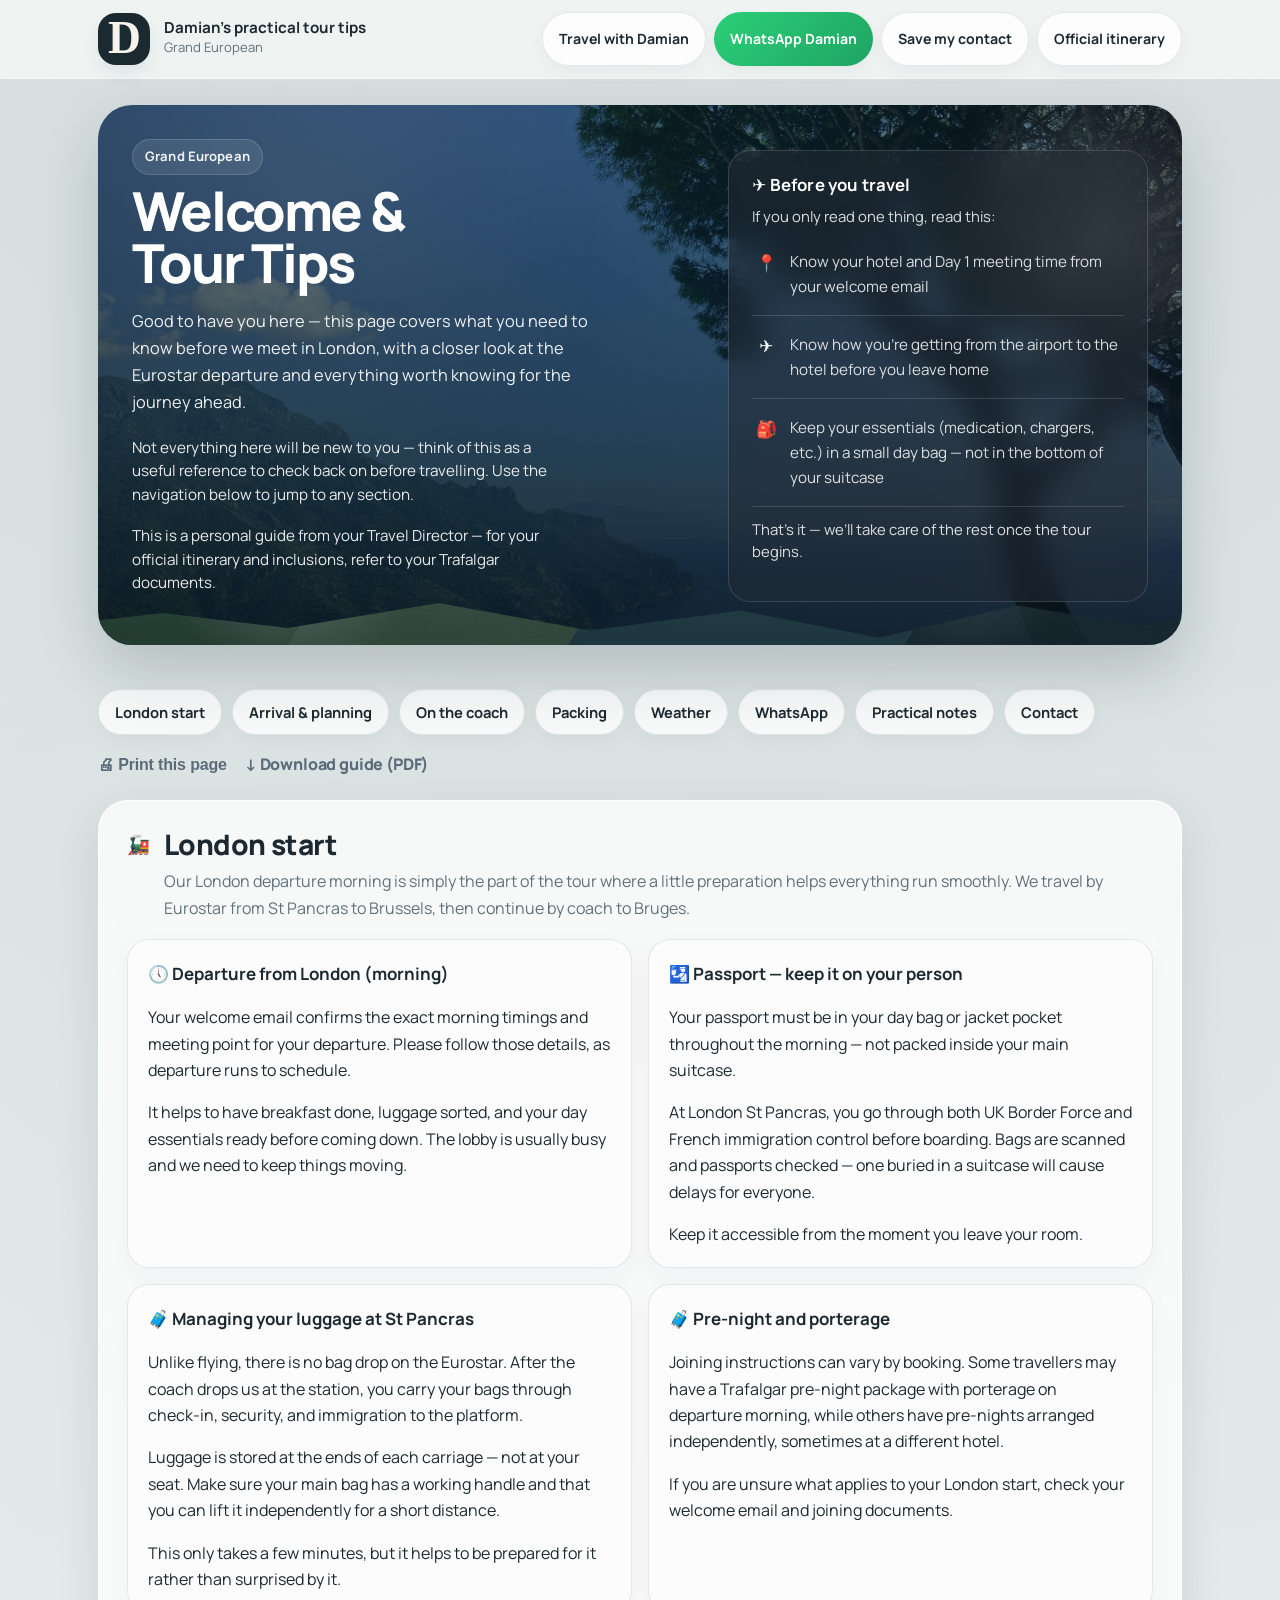
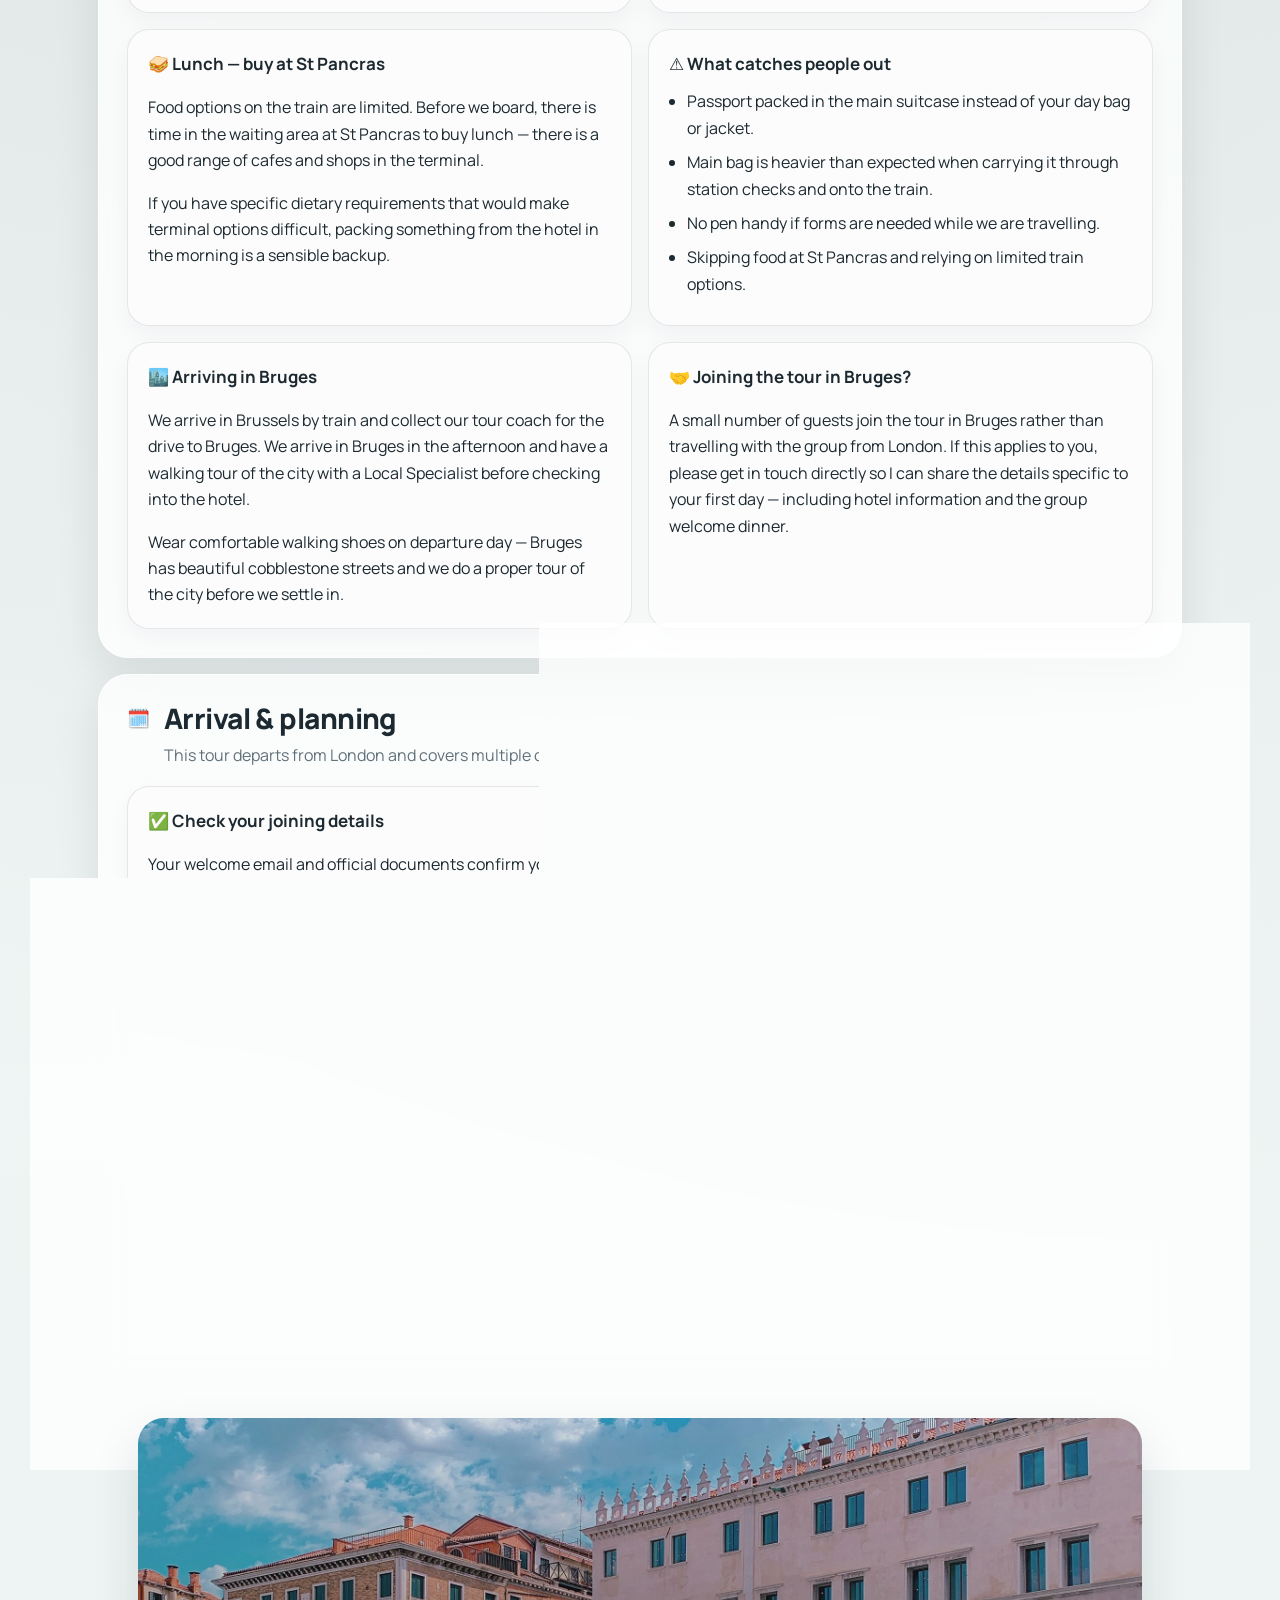
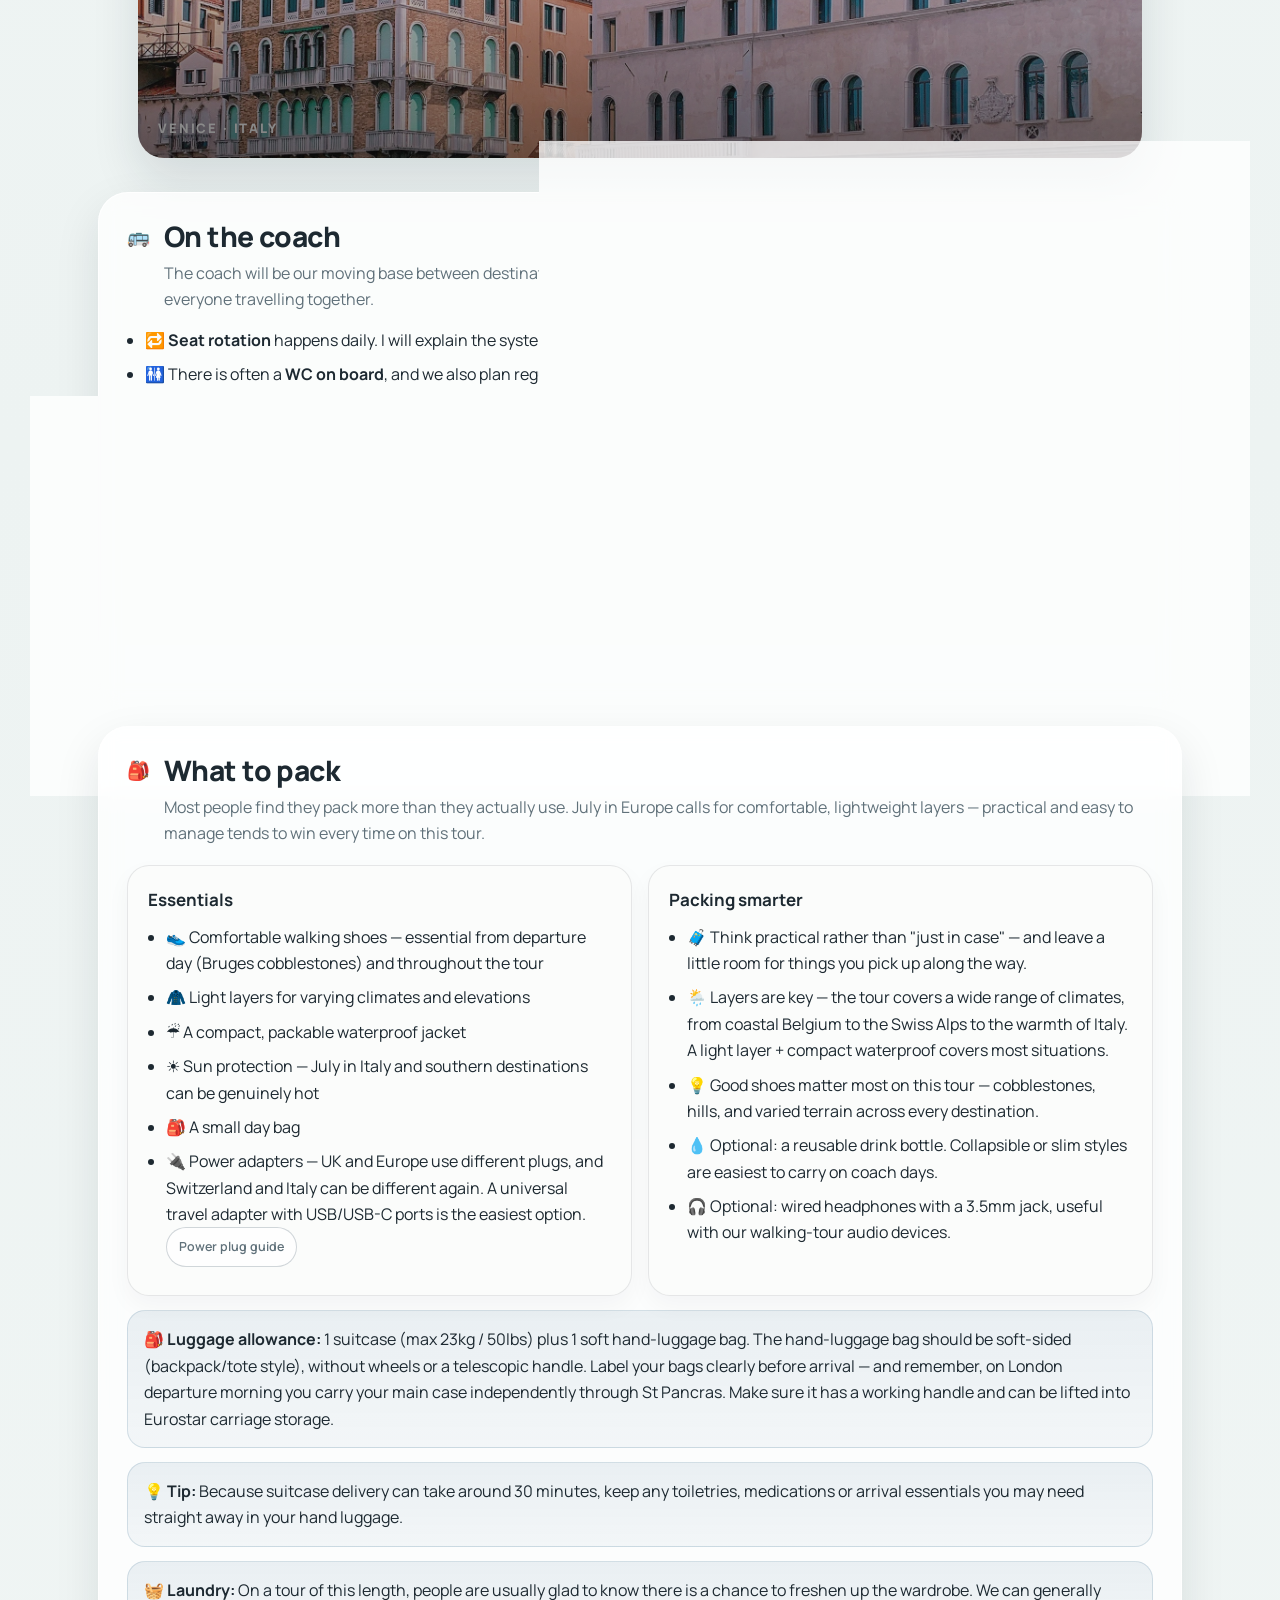
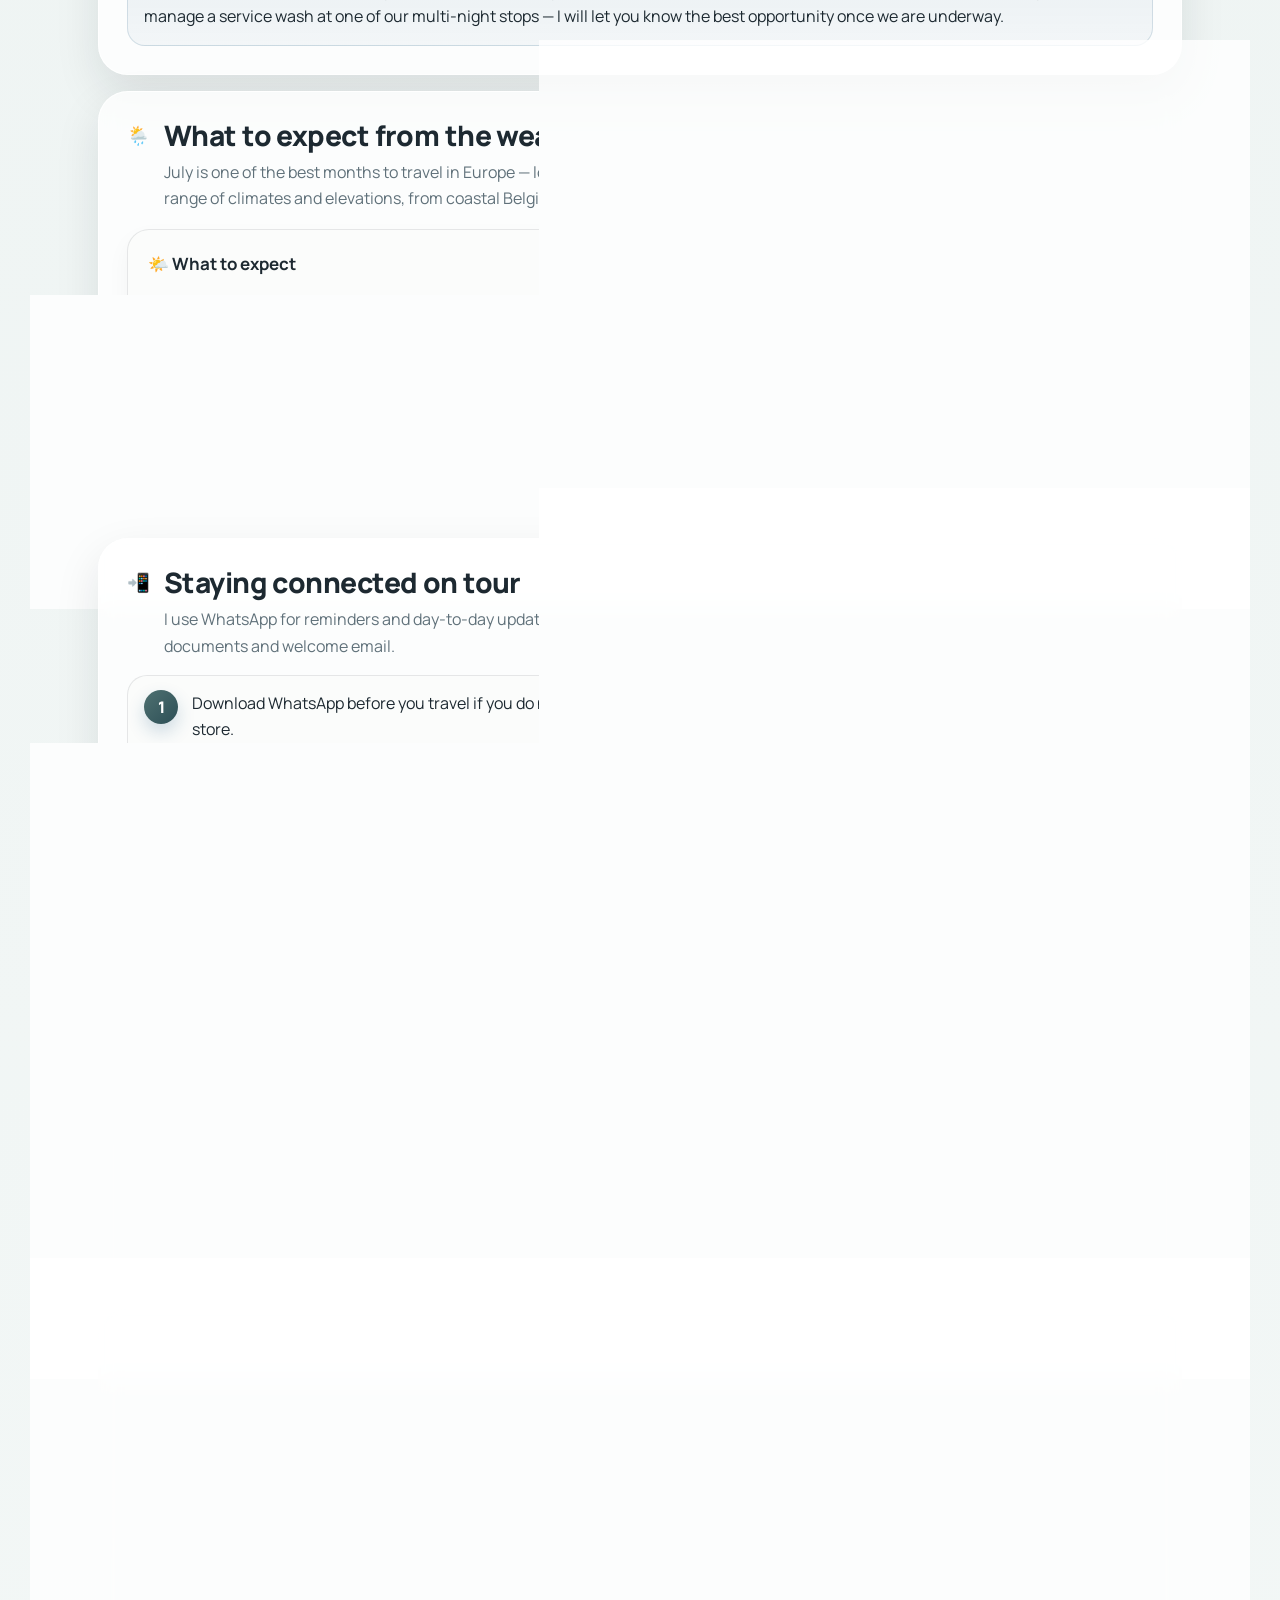
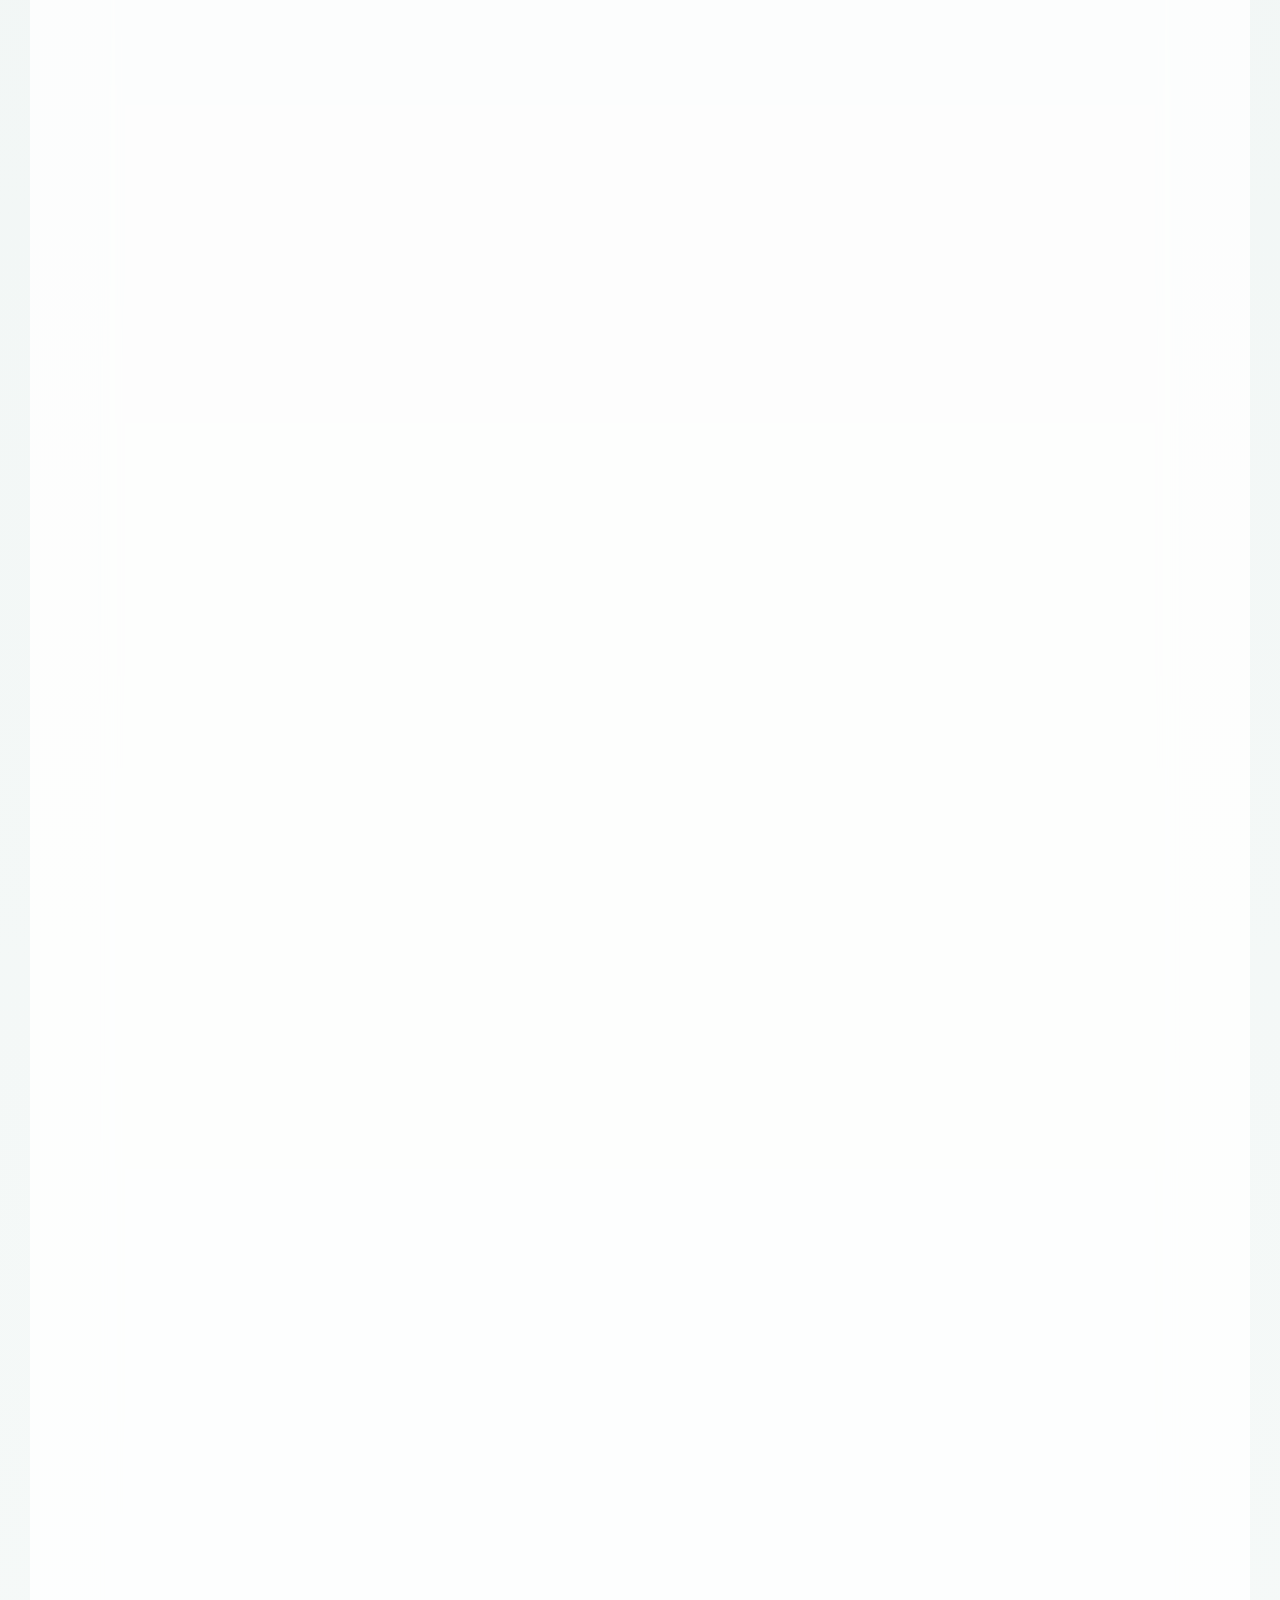
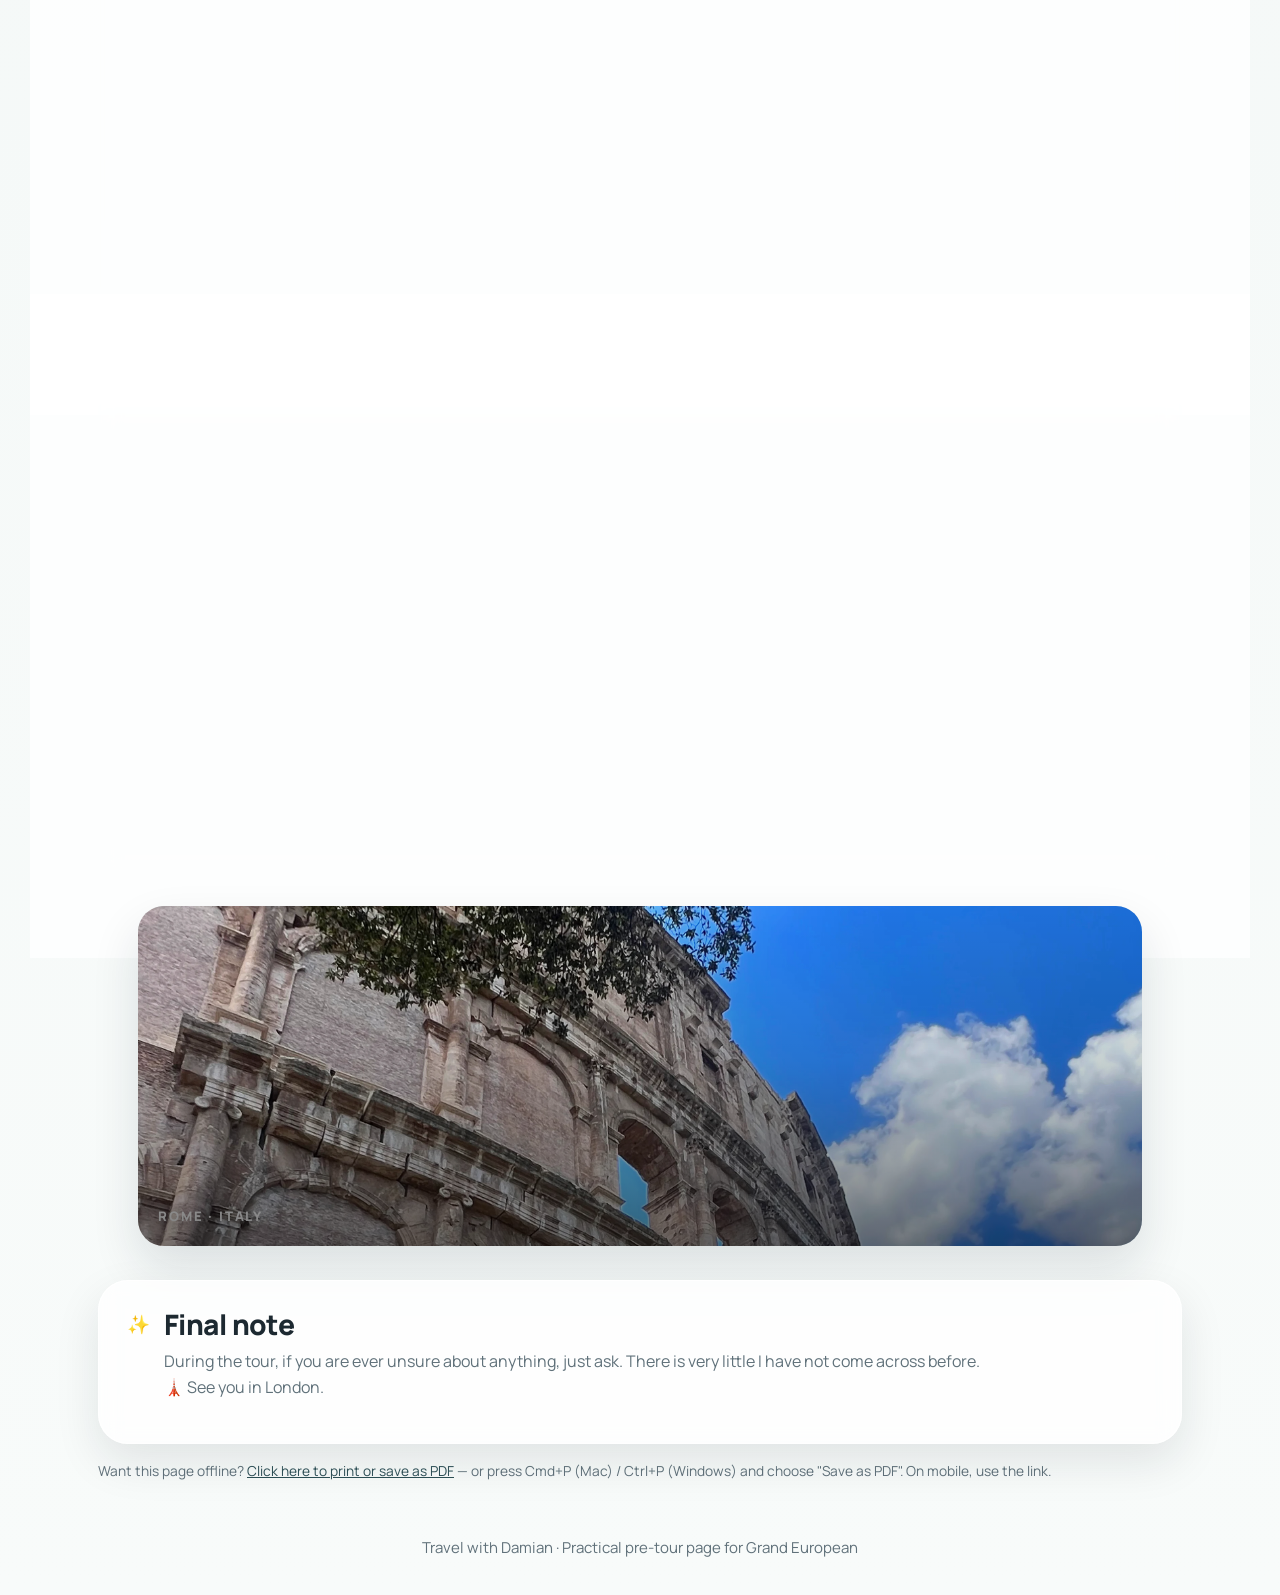
==== commit 4380cddf: "extra touches" ====
--- a/welcome/grand-european.html
+++ b/welcome/grand-european.html
@@ -165,7 +165,7 @@
         <div>
           <h2>London start</h2>
           <p class="lede">
-            Our London departure morning is the most logistically involved part of the tour start. We travel by Eurostar from St Pancras to Brussels, then continue by coach to Bruges.
+            Our London departure morning is simply the part of the tour where a little preparation helps everything run smoothly. We travel by Eurostar from St Pancras to Brussels, then continue by coach to Bruges.
           </p>
         </div>
       </div>
@@ -444,7 +444,7 @@
         <div class="tile">
           <h3>🚏 The pace of the tour</h3>
           <p>
-            This is a classic Grand Tour covering multiple countries across Europe. The variety and the destinations are what make it special — but expect a few longer travel days as we cross between countries, and some early starts. London departure morning is the most logistically detailed, but there are others along the way.
+            This is a classic Grand Tour covering multiple countries across Europe. The variety and the destinations are what make it special — but expect a few longer travel days as we cross between countries, and some early starts. The London departure morning simply benefits from being a little organised at the start, and after that the rhythm of the tour settles in nicely.
           </p>
         </div>
 
--- a/welcome/welcome.css
+++ b/welcome/welcome.css
@@ -533,6 +533,10 @@
   gap:16px;
   grid-template-columns:repeat(2, minmax(0,1fr));
   margin-top:18px;
+}
+
+.practical-core-grid .tile:last-child{
+  grid-column:1 / -1;
 }
 
 .coach-flow{
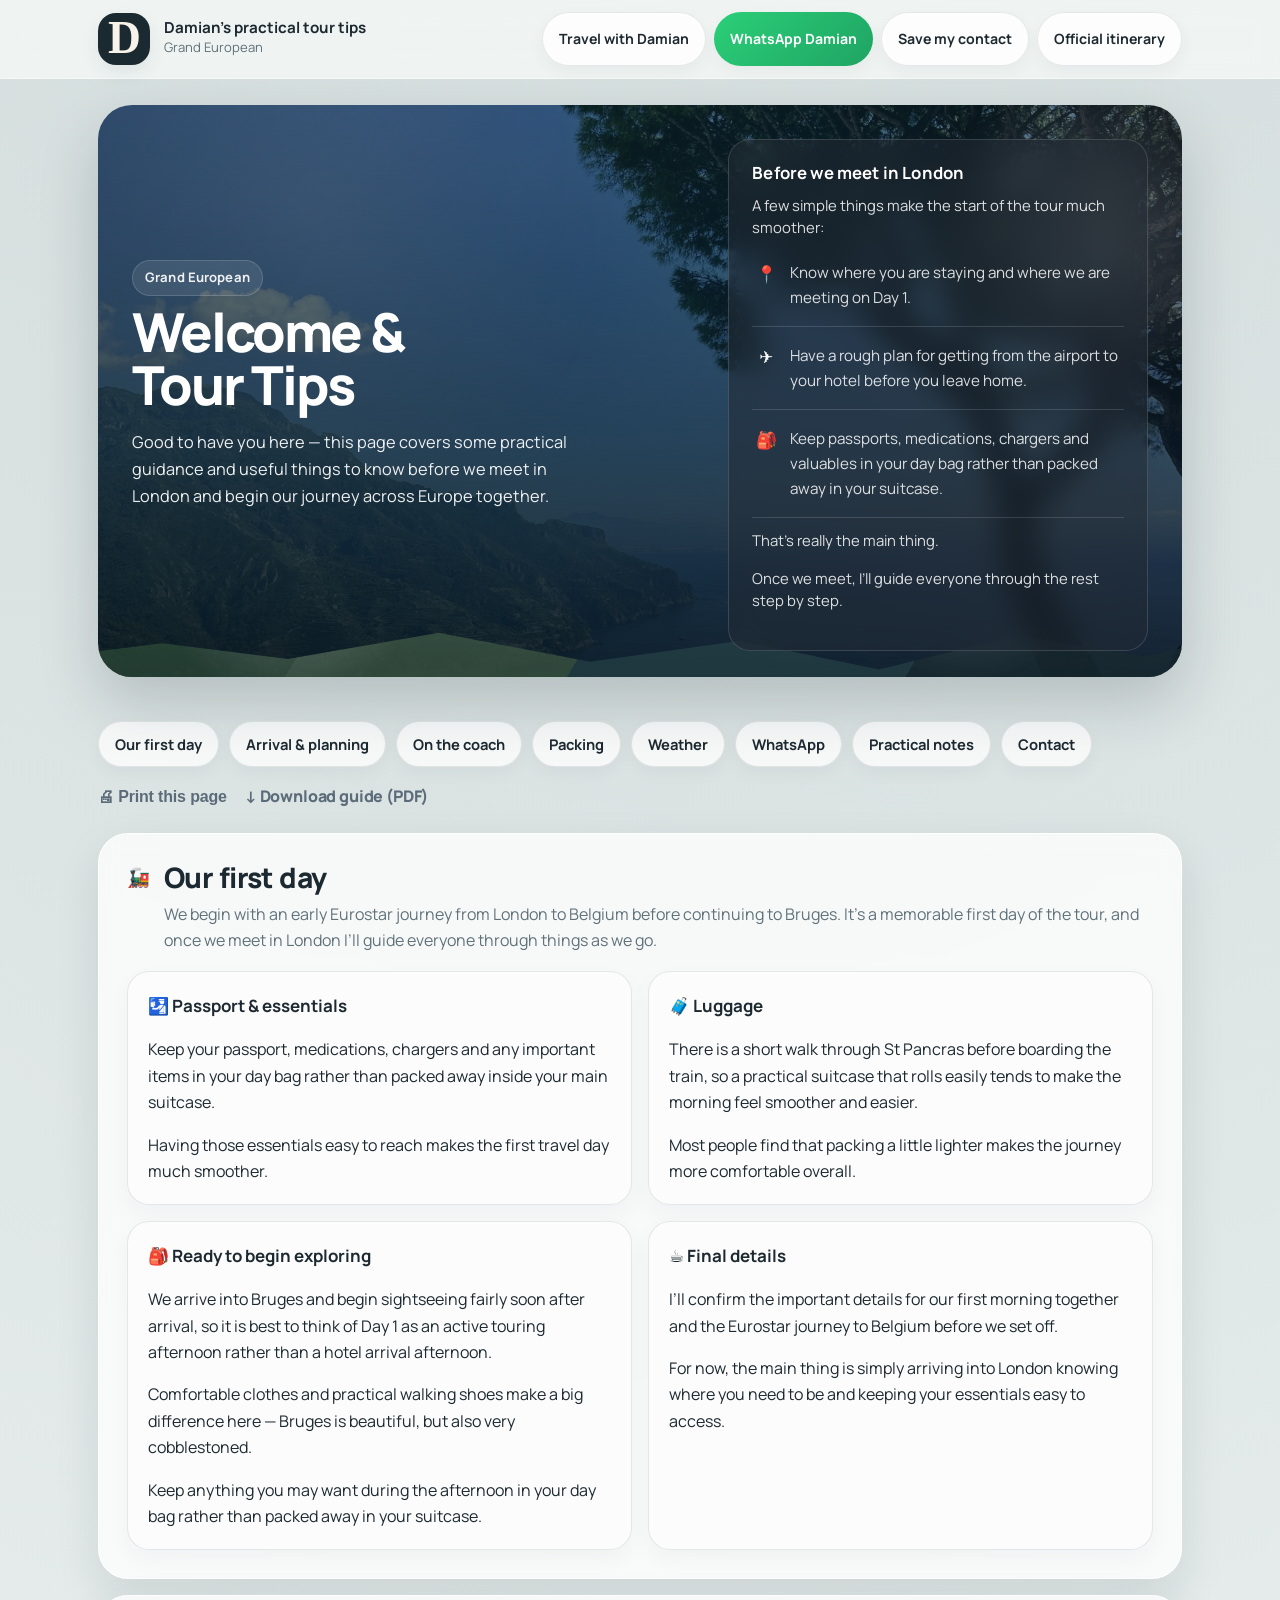
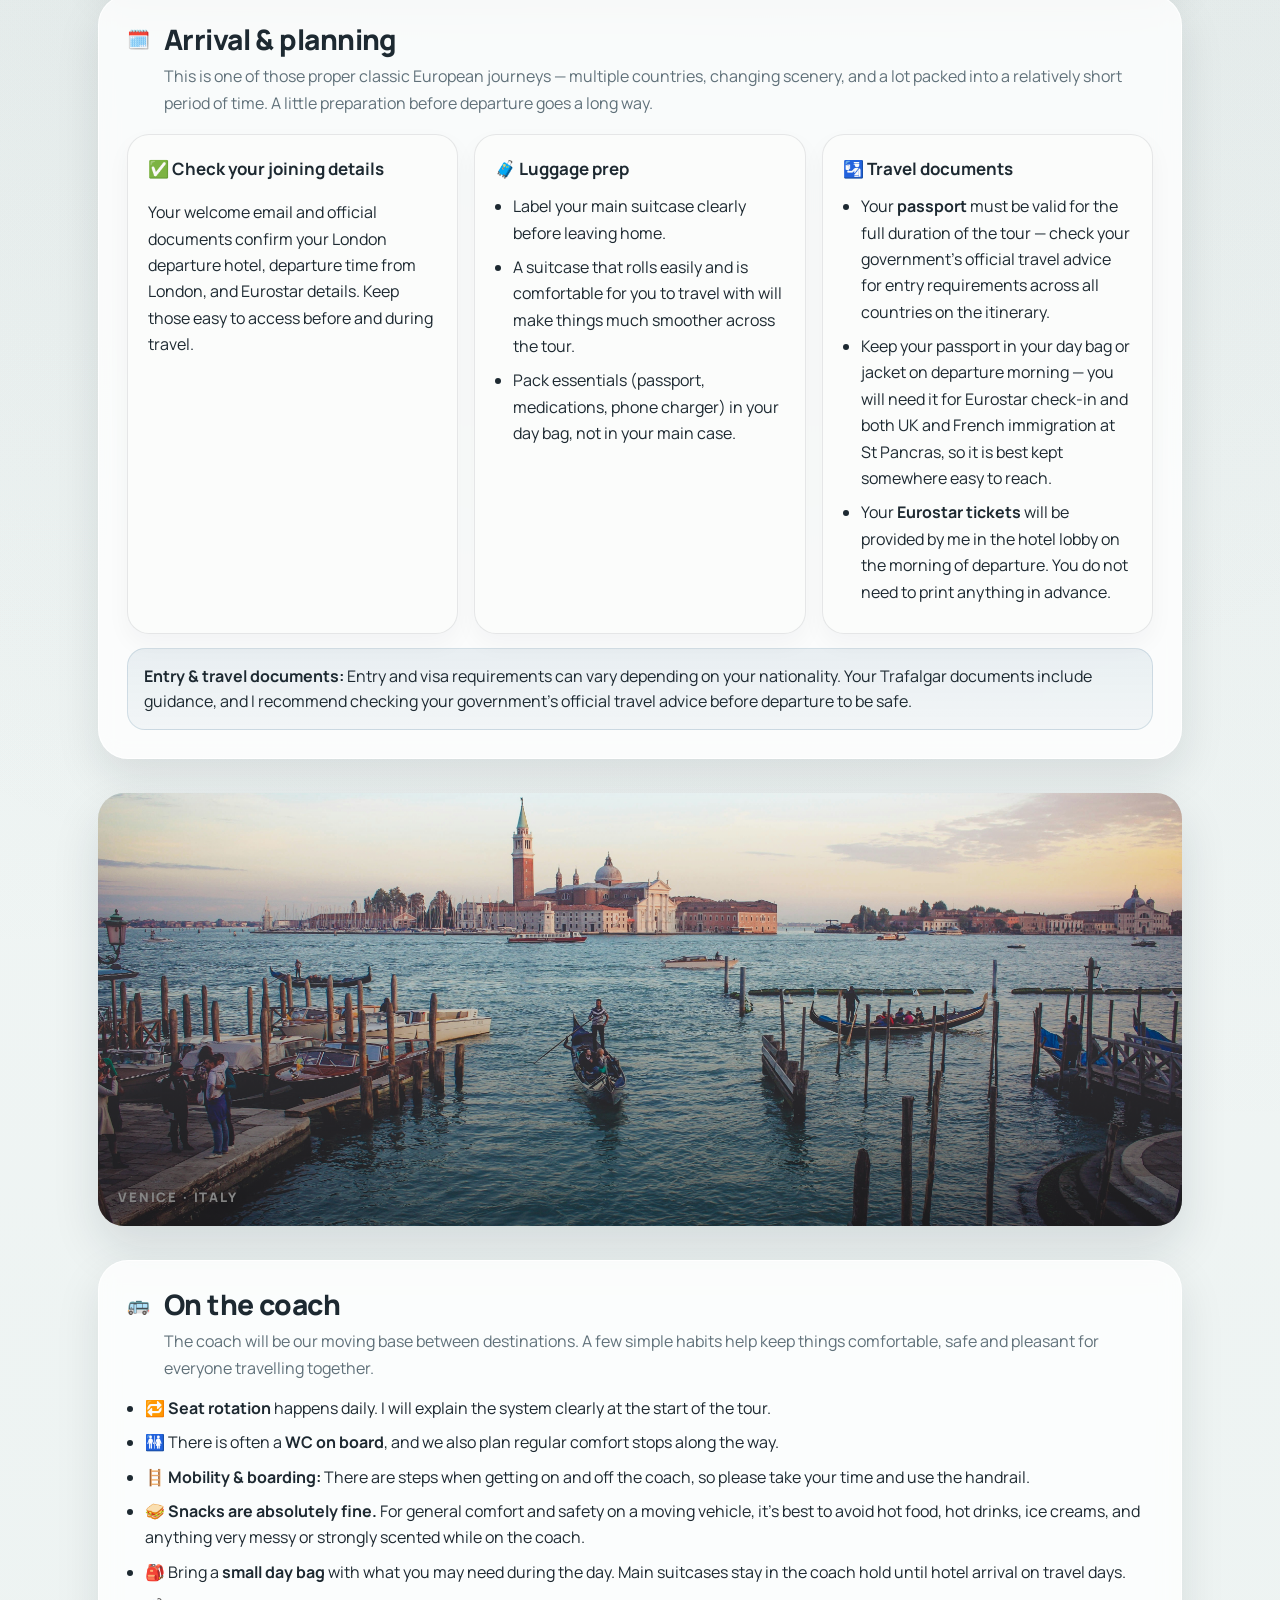
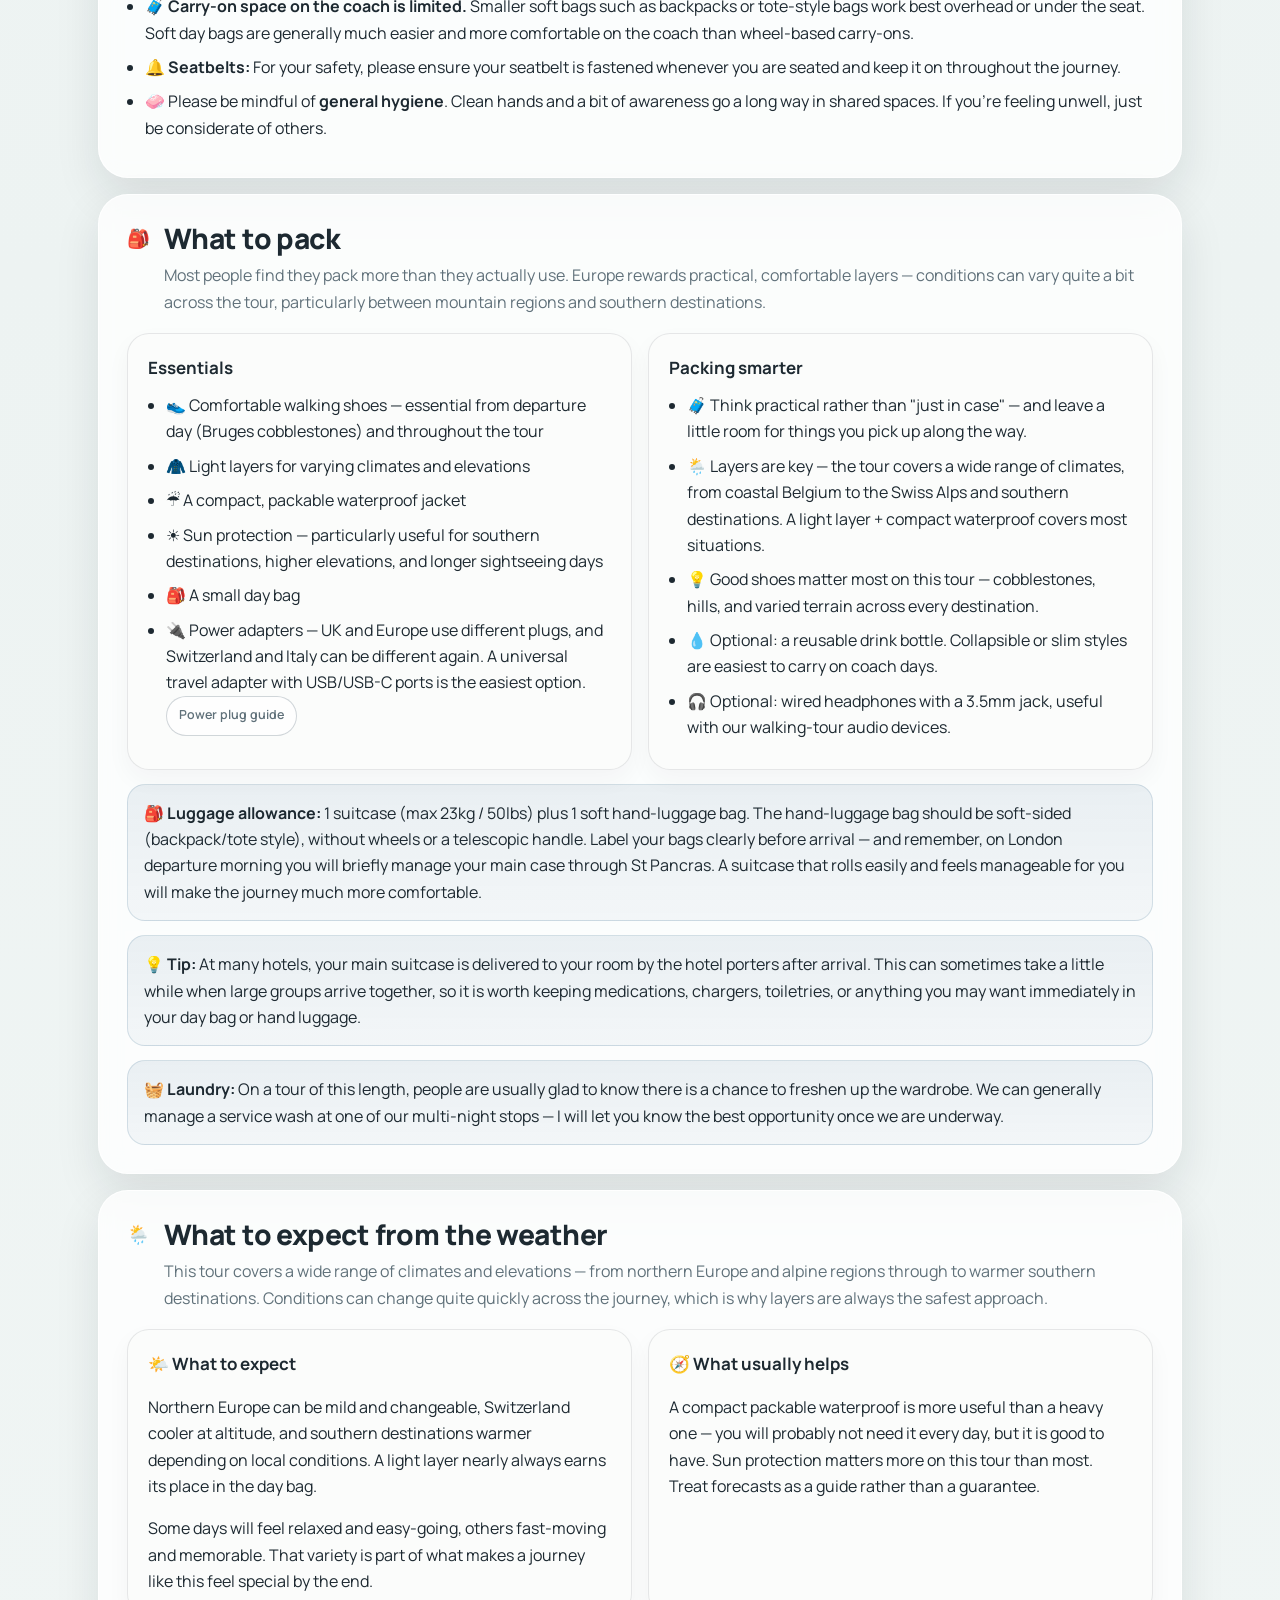
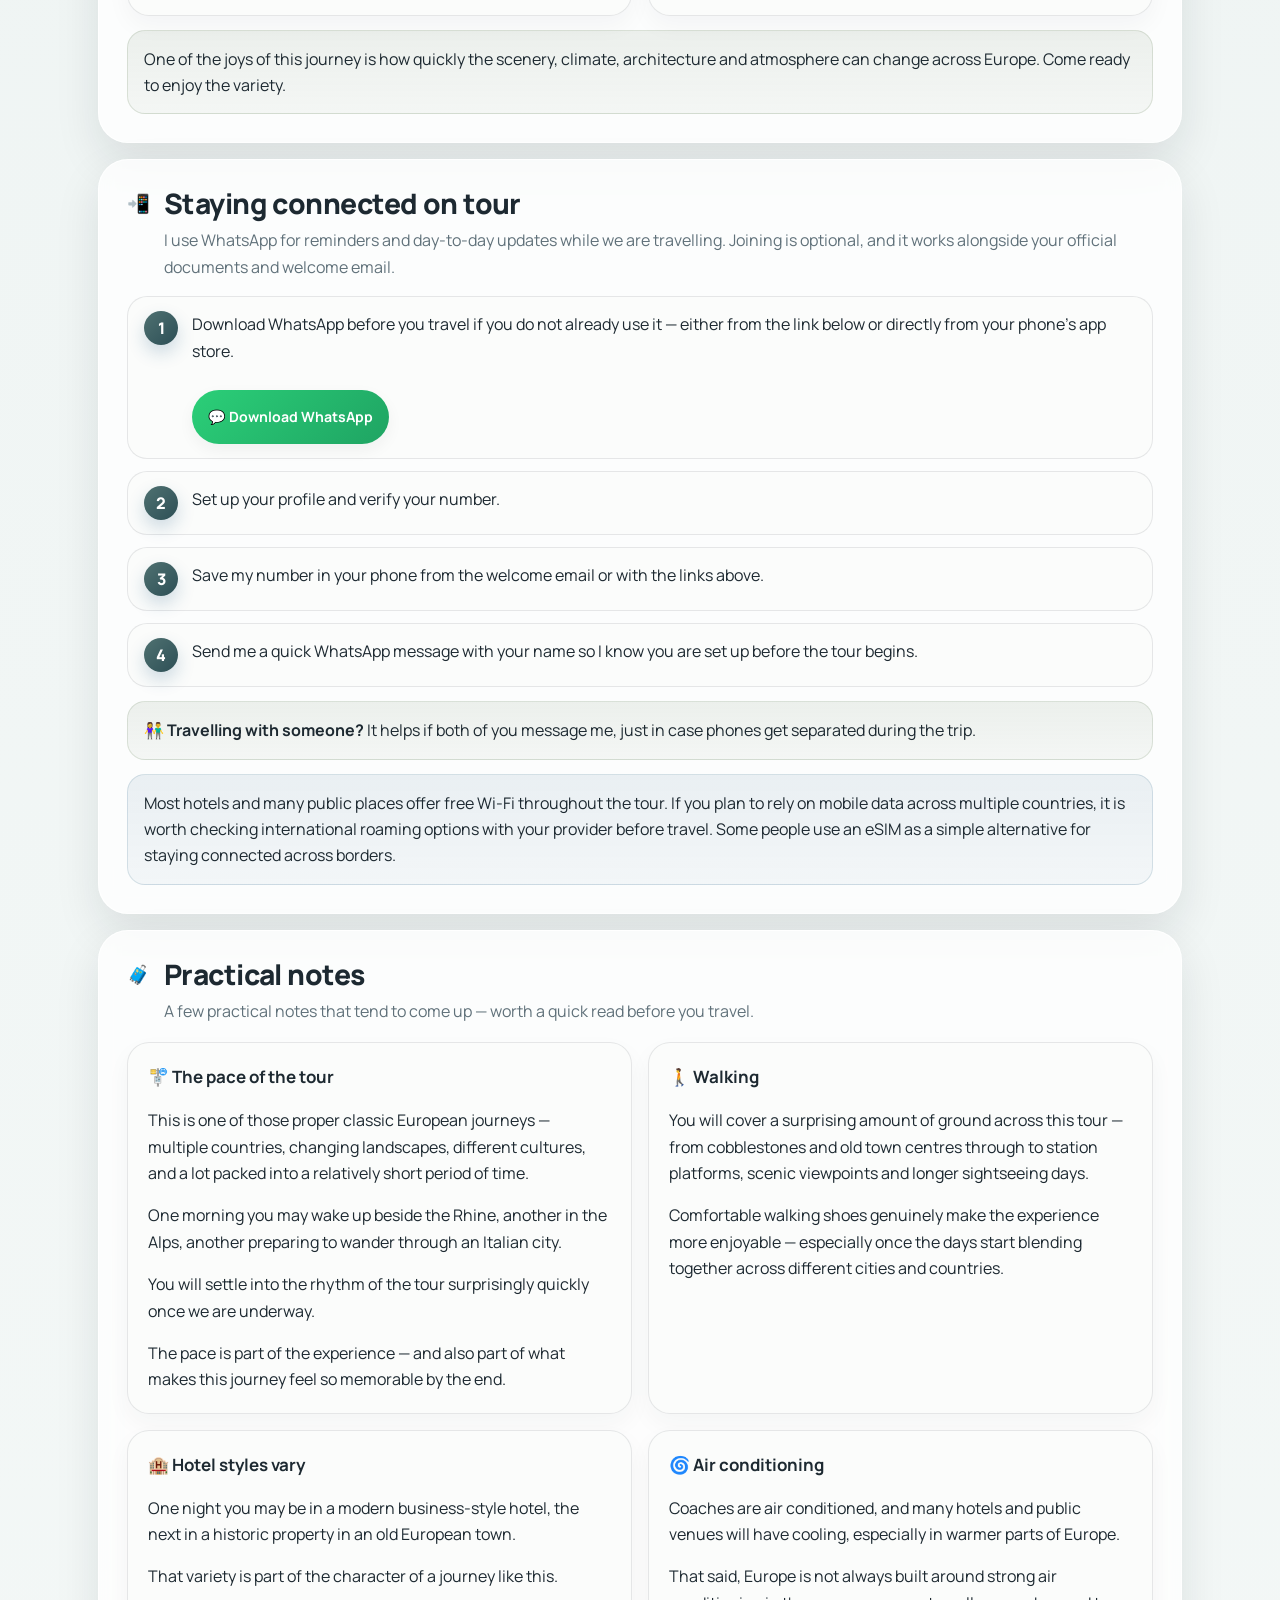
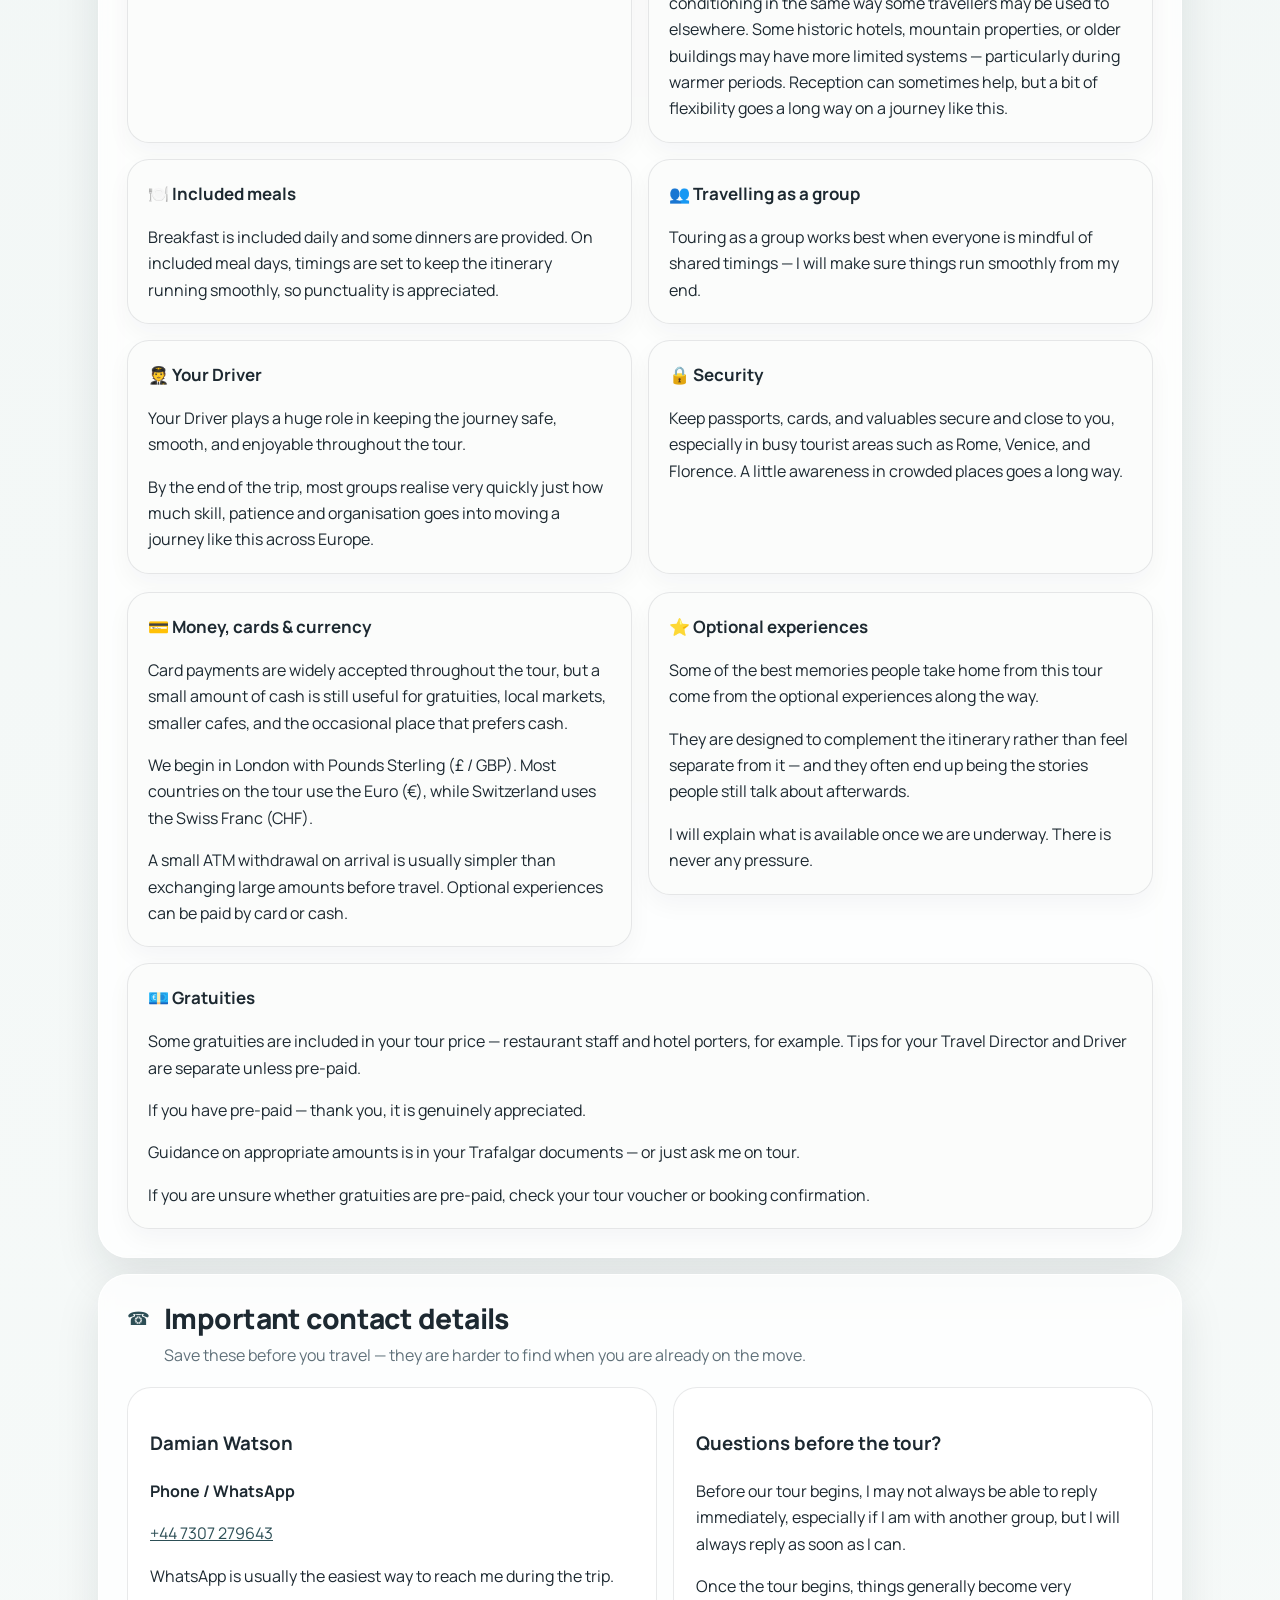
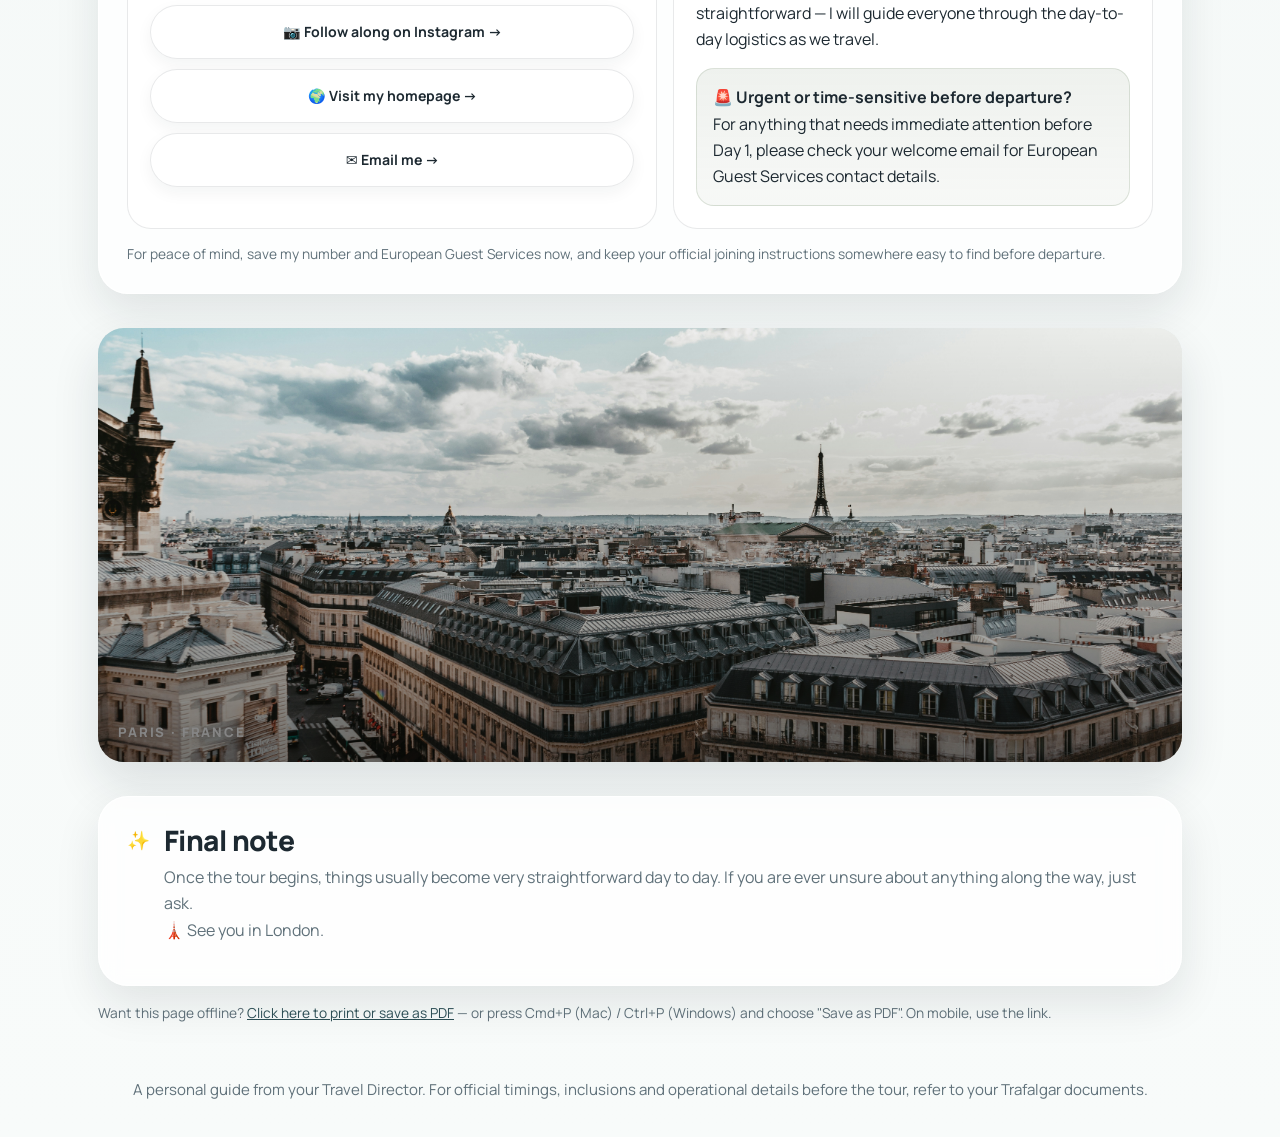
==== commit f995bf2d: "fixing mobile width of GE welcome" ====
--- a/welcome/grand-european.html
+++ b/welcome/grand-european.html
@@ -12,7 +12,7 @@
     content="A practical pre-tour guide for travellers joining Trafalgar's Grand European with Damian Watson."
   />
 
-  <link rel="stylesheet" href="welcome.css?v=20260428d" />
+  <link rel="stylesheet" href="welcome.css?v=20260604b" />
   <link rel="icon" href="../images/favicon-travelwithdamian.svg" type="image/svg+xml">
 </head>
 <body class="page-ge">
@@ -72,30 +72,22 @@
           <h1>Welcome &amp; Tour Tips</h1>
 
           <p class="hero-sub">
-            Good to have you here — this page covers what you need to know before we meet in London, with a closer look at the Eurostar departure and everything worth knowing for the journey ahead.
-          </p>
-
-          <p class="hero-support">
-            Not everything here will be new to you — think of this as a useful reference to check back on before travelling. Use the navigation below to jump to any section.
-          </p>
-
-          <p class="hero-support">
-            This is a personal guide from your Travel Director — for your official itinerary and inclusions, refer to your Trafalgar documents.
+            Good to have you here — this page covers some practical guidance and useful things to know before we meet in London and begin our journey across Europe together.
           </p>
         </div>
 
         <!-- Quick-start card -->
         <aside class="quick-start-card">
-          <h2>✈️ Before you travel</h2>
+          <h2>Before we meet in London</h2>
 
           <p class="quick-intro">
-            If you only read one thing, read this:
+            A few simple things make the start of the tour much smoother:
           </p>
 
           <div class="quick-item">
             <div class="quick-icon">📍</div>
             <div>
-              <p>Know your hotel and Day 1 meeting time from your welcome email</p>
+              <p>Know where you are staying and where we are meeting on Day 1.</p>
             </div>
           </div>
 
@@ -104,7 +96,7 @@
           <div class="quick-item">
             <div class="quick-icon">✈️</div>
             <div>
-              <p>Know how you're getting from the airport to the hotel before you leave home</p>
+              <p>Have a rough plan for getting from the airport to your hotel before you leave home.</p>
             </div>
           </div>
 
@@ -113,14 +105,18 @@
           <div class="quick-item">
             <div class="quick-icon">🎒</div>
             <div>
-              <p>Keep your essentials (medication, chargers, etc.) in a small day bag — not in the bottom of your suitcase</p>
+              <p>Keep passports, medications, chargers and valuables in your day bag rather than packed away in your suitcase.</p>
             </div>
           </div>
 
           <div class="quick-divider"></div>
 
           <p class="quick-intro quick-intro-spaced">
-            That’s it — we’ll take care of the rest once the tour begins.
+            That’s really the main thing.
+          </p>
+
+          <p class="quick-intro">
+            Once we meet, I’ll guide everyone through the rest step by step.
           </p>
         </aside>
 
@@ -134,7 +130,7 @@
   <main class="wrap">
 
     <nav class="anchor-nav" aria-label="Page sections">
-      <a href="#arrival">London start</a>
+      <a href="#arrival">Our first day</a>
       <a href="#this-week">Arrival &amp; planning</a>
       <a href="#coach">On the coach</a>
       <a href="#packing">Packing</a>
@@ -157,71 +153,53 @@
     </div>
 
     <!-- ---------------------------------------------------------
-         LONDON START / EUROSTAR SECTION
+         OUR FIRST DAY / EUROSTAR SECTION
          --------------------------------------------------------- -->
     <section class="section" id="arrival">
       <div class="section-header">
         <div class="section-icon">🚂</div>
         <div>
-          <h2>London start</h2>
-          <p class="lede">
-            Our London departure morning is simply the part of the tour where a little preparation helps everything run smoothly. We travel by Eurostar from St Pancras to Brussels, then continue by coach to Bruges.
-          </p>
-        </div>
-      </div>
-
-      <div class="grid">
-        <div class="tile">
-          <h3>🕔 Departure from London (morning)</h3>
-          <p>Your welcome email confirms the exact morning timings and meeting point for your departure. Please follow those details, as departure runs to schedule.</p>
-          <p>It helps to have breakfast done, luggage sorted, and your day essentials ready before coming down. The lobby is usually busy and we need to keep things moving.</p>
-        </div>
-
-        <div class="tile">
-          <h3>🛂 Passport — keep it on your person</h3>
-          <p>Your passport must be in your day bag or jacket pocket throughout the morning — not packed inside your main suitcase.</p>
-          <p>At London St Pancras, you go through both UK Border Force and French immigration control before boarding. Bags are scanned and passports checked — one buried in a suitcase will cause delays for everyone.</p>
-          <p>Keep it accessible from the moment you leave your room.</p>
-        </div>
-
-        <div class="tile">
-          <h3>🧳 Managing your luggage at St Pancras</h3>
-          <p>Unlike flying, there is no bag drop on the Eurostar. After the coach drops us at the station, you carry your bags through check-in, security, and immigration to the platform.</p>
-          <p>Luggage is stored at the ends of each carriage — not at your seat. Make sure your main bag has a working handle and that you can lift it independently for a short distance.</p>
-          <p>This only takes a few minutes, but it helps to be prepared for it rather than surprised by it.</p>
-        </div>
-
-        <div class="tile">
-          <h3>🧳 Pre-night and porterage</h3>
-          <p>Joining instructions can vary by booking. Some travellers may have a Trafalgar pre-night package with porterage on departure morning, while others have pre-nights arranged independently, sometimes at a different hotel.</p>
-          <p>If you are unsure what applies to your London start, check your welcome email and joining documents.</p>
-        </div>
-
-        <div class="tile">
-          <h3>🥪 Lunch — buy at St Pancras</h3>
-          <p>Food options on the train are limited. Before we board, there is time in the waiting area at St Pancras to buy lunch — there is a good range of cafes and shops in the terminal.</p>
-          <p>If you have specific dietary requirements that would make terminal options difficult, packing something from the hotel in the morning is a sensible backup.</p>
-        </div>
-
-        <div class="tile">
-          <h3>⚠️ What catches people out</h3>
-          <ul class="clean">
-            <li>Passport packed in the main suitcase instead of your day bag or jacket.</li>
-            <li>Main bag is heavier than expected when carrying it through station checks and onto the train.</li>
-            <li>No pen handy if forms are needed while we are travelling.</li>
-            <li>Skipping food at St Pancras and relying on limited train options.</li>
-          </ul>
-        </div>
-
-        <div class="tile">
-          <h3>🏙️ Arriving in Bruges</h3>
-          <p>We arrive in Brussels by train and collect our tour coach for the drive to Bruges. We arrive in Bruges in the afternoon and have a walking tour of the city with a Local Specialist before checking into the hotel.</p>
-          <p>Wear comfortable walking shoes on departure day — Bruges has beautiful cobblestone streets and we do a proper tour of the city before we settle in.</p>
-        </div>
-
-        <div class="tile">
-          <h3>🤝 Joining the tour in Bruges?</h3>
-          <p>A small number of guests join the tour in Bruges rather than travelling with the group from London. If this applies to you, please get in touch directly so I can share the details specific to your first day — including hotel information and the group welcome dinner.</p>
+          <h2>Our first day</h2>
+          <p class="lede">
+            We begin with an early Eurostar journey from London to Belgium before continuing to Bruges. It’s a memorable first day of the tour, and once we meet in London I’ll guide everyone through things as we go.
+          </p>
+        </div>
+      </div>
+
+      <div class="grid arrival-grid">
+        <div class="tile">
+          <h3>🛂 Passport &amp; essentials</h3>
+          <p>Keep your passport, medications, chargers and any important items in your day bag rather than packed away inside your main suitcase.</p>
+          <p>Having those essentials easy to reach makes the first travel day much smoother.</p>
+        </div>
+
+        <div class="tile">
+          <h3>🧳 Luggage</h3>
+          <p>There is a short walk through St Pancras before boarding the train, so a practical suitcase that rolls easily tends to make the morning feel smoother and easier.</p>
+          <p>Most people find that packing a little lighter makes the journey more comfortable overall.</p>
+        </div>
+
+        <div class="tile">
+          <h3>🎒 Ready to begin exploring</h3>
+
+          <p>
+            We arrive into Bruges and begin sightseeing fairly soon after arrival, so it is best to think of Day 1 as an active touring afternoon rather than a hotel arrival afternoon.
+          </p>
+
+          <p>
+            Comfortable clothes and practical walking shoes make a big difference here — Bruges is beautiful, but also very cobblestoned.
+          </p>
+
+          <p>
+            Keep anything you may want during the afternoon in your day bag rather than packed away in your suitcase.
+          </p>
+        </div>
+
+        <div class="tile">
+          <h3>☕ Final details</h3>
+          <p>I’ll confirm the important details for our first morning together and the Eurostar journey to Belgium before we set off.</p>
+
+          <p>For now, the main thing is simply arriving into London knowing where you need to be and keeping your essentials easy to access.</p>
         </div>
       </div>
     </section>
@@ -235,7 +213,7 @@
         <div>
           <h2>Arrival &amp; planning</h2>
           <p class="lede">
-            This tour departs from London and covers multiple countries. A quick check before travel makes the start feel much smoother.
+            This is one of those proper classic European journeys — multiple countries, changing scenery, and a lot packed into a relatively short period of time. A little preparation before departure goes a long way.
           </p>
         </div>
       </div>
@@ -246,23 +224,23 @@
           <p>Your welcome email and official documents confirm your London departure hotel, departure time from London, and Eurostar details. Keep those easy to access before and during travel.</p>
         </div>
 
-        <div class="tile tile-arrival-plan tile-tall">
+        <div class="tile">
+          <h3>🧳 Luggage prep</h3>
+          <ul class="clean">
+            <li>Label your main suitcase clearly before leaving home.</li>
+            <li>A suitcase that rolls easily and is comfortable for you to travel with will make things much smoother across the tour.</li>
+            <li>Pack essentials (passport, medications, phone charger) in your day bag, not in your main case.</li>
+          </ul>
+        </div>
+
+        <div class="tile tile-arrival-plan">
           <h3>🛂 Travel documents</h3>
           <ul class="clean">
             <li>Your <strong>passport</strong> must be valid for the full duration of the tour — check your government's official travel advice for entry requirements across all countries on the itinerary.</li>
-            <li>Keep your passport in your day bag or jacket on departure morning — you will need it for Eurostar check-in and both UK and French immigration at St Pancras. Do not pack it in your main suitcase.</li>
+            <li>Keep your passport in your day bag or jacket on departure morning — you will need it for Eurostar check-in and both UK and French immigration at St Pancras, so it is best kept somewhere easy to reach.</li>
             <li>Your <strong>Eurostar tickets</strong> will be provided by me in the hotel lobby on the morning of departure. You do not need to print anything in advance.</li>
           </ul>
         </div>
-
-        <div class="tile">
-          <h3>🧳 Luggage prep</h3>
-          <ul class="clean">
-            <li>Label your main suitcase clearly before leaving home.</li>
-            <li>Make sure your main bag has a working handle — you will carry it through London St Pancras and lift it into carriage storage on the Eurostar.</li>
-            <li>Pack essentials (passport, medications, phone charger) in your day bag, not in your main case.</li>
-          </ul>
-        </div>
       </div>
 
       <div class="note">
@@ -272,7 +250,7 @@
 
     <section class="tour-divider" aria-label="Tour highlight">
       <figure class="tour-divider-card">
-<img src="../images/Damian%20Gondola.webp" alt="Damian on a gondola in Venice, Italy" />
+        <img class="tour-divider-img-venice" src="images/venice1.jpg" alt="Gondolas and the lagoon in Venice, Italy" />
         <figcaption>VENICE · ITALY</figcaption>
       </figure>
     </section>
@@ -295,9 +273,9 @@
         <li>🔁 <strong>Seat rotation</strong> happens daily. I will explain the system clearly at the start of the tour.</li>
         <li>🚻 There is often a <strong>WC on board</strong>, and we also plan regular comfort stops along the way.</li>
         <li>🪜 <strong>Mobility &amp; boarding:</strong> There are steps when getting on and off the coach, so please take your time and use the handrail.</li>
-        <li>🥪 <strong>Snacks are absolutely fine.</strong> For general comfort and safety on a moving vehicle, it's best to avoid hot food and hot drinks while on the coach.</li>
+        <li>🥪 <strong>Snacks are absolutely fine.</strong> For general comfort and safety on a moving vehicle, it's best to avoid hot food, hot drinks, ice creams, and anything very messy or strongly scented while on the coach.</li>
         <li>🎒 Bring a <strong>small day bag</strong> with what you may need during the day. Main suitcases stay in the coach hold until hotel arrival on travel days.</li>
-        <li>🧳 <strong>Carry-on space on the coach is limited.</strong> Smaller soft bags such as backpacks or tote-style bags work best overhead or under the seat. Wheel-based carry-on suitcases usually do not fit well in the racks above — they are best avoided as on-board bags.</li>
+        <li>🧳 <strong>Carry-on space on the coach is limited.</strong> Smaller soft bags such as backpacks or tote-style bags work best overhead or under the seat. Soft day bags are generally much easier and more comfortable on the coach than wheel-based carry-ons.</li>
         <li>🔔 <strong>Seatbelts:</strong> For your safety, please ensure your seatbelt is fastened whenever you are seated and keep it on throughout the journey.</li>
         <li>🧼 Please be mindful of <strong>general hygiene</strong>. Clean hands and a bit of awareness go a long way in shared spaces. If you’re feeling unwell, just be considerate of others.</li>
       </ul>
@@ -312,7 +290,7 @@
         <div>
           <h2>What to pack</h2>
           <p class="lede">
-            Most people find they pack more than they actually use. July in Europe calls for comfortable, lightweight layers — practical and easy to manage tends to win every time on this tour.
+            Most people find they pack more than they actually use. Europe rewards practical, comfortable layers — conditions can vary quite a bit across the tour, particularly between mountain regions and southern destinations.
           </p>
         </div>
       </div>
@@ -324,7 +302,7 @@
             <li>👟 Comfortable walking shoes — essential from departure day (Bruges cobblestones) and throughout the tour</li>
             <li>🧥 Light layers for varying climates and elevations</li>
             <li>☔ A compact, packable waterproof jacket</li>
-            <li>☀️ Sun protection — July in Italy and southern destinations can be genuinely hot</li>
+            <li>☀️ Sun protection — particularly useful for southern destinations, higher elevations, and longer sightseeing days</li>
             <li>🎒 A small day bag</li>
             <li>
               🔌 Power adapters — UK and Europe use different plugs, and Switzerland and Italy can be different again. A universal travel adapter with USB/USB-C ports is the easiest option.
@@ -337,7 +315,7 @@
           <h3>Packing smarter</h3>
           <ul class="clean">
             <li>🧳 Think practical rather than "just in case" — and leave a little room for things you pick up along the way.</li>
-            <li>🌦️ Layers are key — the tour covers a wide range of climates, from coastal Belgium to the Swiss Alps to the warmth of Italy. A light layer + compact waterproof covers most situations.</li>
+            <li>🌦️ Layers are key — the tour covers a wide range of climates, from coastal Belgium to the Swiss Alps and southern destinations. A light layer + compact waterproof covers most situations.</li>
             <li>💡 Good shoes matter most on this tour — cobblestones, hills, and varied terrain across every destination.</li>
             <li>💧 Optional: a reusable drink bottle. Collapsible or slim styles are easiest to carry on coach days.</li>
             <li>🎧 Optional: wired headphones with a 3.5mm jack, useful with our walking-tour audio devices.</li>
@@ -346,11 +324,11 @@
       </div>
 
       <div class="note">
-        <strong>🎒 Luggage allowance:</strong> 1 suitcase (max 23kg / 50lbs) plus 1 soft hand-luggage bag. The hand-luggage bag should be soft-sided (backpack/tote style), without wheels or a telescopic handle. Label your bags clearly before arrival — and remember, on London departure morning you carry your main case independently through St Pancras. Make sure it has a working handle and can be lifted into Eurostar carriage storage.
+        <strong>🎒 Luggage allowance:</strong> 1 suitcase (max 23kg / 50lbs) plus 1 soft hand-luggage bag. The hand-luggage bag should be soft-sided (backpack/tote style), without wheels or a telescopic handle. Label your bags clearly before arrival — and remember, on London departure morning you will briefly manage your main case through St Pancras. A suitcase that rolls easily and feels manageable for you will make the journey much more comfortable.
       </div>
 
       <div class="note">
-        <strong>💡 Tip:</strong> Because suitcase delivery can take around 30 minutes, keep any toiletries, medications or arrival essentials you may need straight away in your hand luggage.
+        <strong>💡 Tip:</strong> At many hotels, your main suitcase is delivered to your room by the hotel porters after arrival. This can sometimes take a little while when large groups arrive together, so it is worth keeping medications, chargers, toiletries, or anything you may want immediately in your day bag or hand luggage.
       </div>
 
       <div class="note">
@@ -367,7 +345,7 @@
         <div>
           <h2>What to expect from the weather</h2>
           <p class="lede">
-            July is one of the best months to travel in Europe — long days, generally warm, and a lot of blue sky. That said, this tour covers a wide range of climates and elevations, from coastal Belgium to the Swiss Alps to the heat of Italy.
+            This tour covers a wide range of climates and elevations — from northern Europe and alpine regions through to warmer southern destinations. Conditions can change quite quickly across the journey, which is why layers are always the safest approach.
           </p>
         </div>
       </div>
@@ -375,7 +353,8 @@
       <div class="grid">
         <div class="tile">
           <h3>🌤️ What to expect</h3>
-          <p>Northern Europe (Belgium, Germany) — warm and pleasant. Switzerland — noticeably cooler at altitude, especially on mountain excursions. Italy — warm to hot, particularly further south. A light layer always earns its place in the day bag.</p>
+          <p>Northern Europe can be mild and changeable, Switzerland cooler at altitude, and southern destinations warmer depending on local conditions. A light layer nearly always earns its place in the day bag.</p>
+          <p>Some days will feel relaxed and easy-going, others fast-moving and memorable. That variety is part of what makes a journey like this feel special by the end.</p>
         </div>
 
         <div class="tile">
@@ -385,7 +364,7 @@
       </div>
 
       <div class="tip">
-        Honestly — July in Europe is a delight. The light alone in the evenings is worth the trip. Come ready to enjoy it.
+        One of the joys of this journey is how quickly the scenery, climate, architecture and atmosphere can change across Europe. Come ready to enjoy the variety.
       </div>
     </section>
 
@@ -444,26 +423,46 @@
         <div class="tile">
           <h3>🚏 The pace of the tour</h3>
           <p>
-            This is a classic Grand Tour covering multiple countries across Europe. The variety and the destinations are what make it special — but expect a few longer travel days as we cross between countries, and some early starts. The London departure morning simply benefits from being a little organised at the start, and after that the rhythm of the tour settles in nicely.
+            This is one of those proper classic European journeys — multiple countries, changing landscapes, different cultures, and a lot packed into a relatively short period of time.
+          </p>
+          <p>
+            One morning you may wake up beside the Rhine, another in the Alps, another preparing to wander through an Italian city.
+          </p>
+          <p>
+            You will settle into the rhythm of the tour surprisingly quickly once we are underway.
+          </p>
+          <p>
+            The pace is part of the experience — and also part of what makes this journey feel so memorable by the end.
           </p>
         </div>
 
         <div class="tile">
           <h3>🚶 Walking</h3>
-          <p>Expect cobblestones from departure day in Bruges, city walking, hills, and stairs throughout the tour. Comfortable shoes matter more than style on this one — every single day.</p>
+          <p>
+            You will cover a surprising amount of ground across this tour — from cobblestones and old town centres through to station platforms, scenic viewpoints and longer sightseeing days.
+          </p>
+          <p>
+            Comfortable walking shoes genuinely make the experience more enjoyable — especially once the days start blending together across different cities and countries.
+          </p>
         </div>
 
         <div class="tile">
           <h3>🏨 Hotel styles vary</h3>
           <p>
-            Across multiple countries we use a mix of modern and historic properties. Room sizes and layouts can vary, particularly in older city-centre hotels.
+            One night you may be in a modern business-style hotel, the next in a historic property in an old European town.
+          </p>
+          <p>
+            That variety is part of the character of a journey like this.
           </p>
         </div>
 
         <div class="tile">
           <h3>🌀 Air conditioning</h3>
           <p>
-            Coaches are air conditioned, and many hotels and public venues will have cooling, especially in warmer parts of Europe. Hotel systems can vary by country and property, and some historic or mountain-region hotels may be more limited. If your room feels warm, ask reception what options are available.
+            Coaches are air conditioned, and many hotels and public venues will have cooling, especially in warmer parts of Europe.
+          </p>
+          <p>
+            That said, Europe is not always built around strong air conditioning in the same way some travellers may be used to elsewhere. Some historic hotels, mountain properties, or older buildings may have more limited systems — particularly during warmer periods. Reception can sometimes help, but a bit of flexibility goes a long way on a journey like this.
           </p>
         </div>
 
@@ -484,64 +483,55 @@
         <div class="tile">
           <h3>🧑‍✈️ Your Driver</h3>
           <p>
-            Your Driver plays a key role in both the safety and smooth running of each day. Driving hours are legally regulated across Europe, so it helps everyone if we are ready to depart at the agreed time.
+            Your Driver plays a huge role in keeping the journey safe, smooth, and enjoyable throughout the tour.
+          </p>
+          <p>
+            By the end of the trip, most groups realise very quickly just how much skill, patience and organisation goes into moving a journey like this across Europe.
+          </p>
+        </div>
+
+        <div class="tile">
+          <h3>🔒 Security</h3>
+          <p>
+            Keep passports, cards, and valuables secure and close to you, especially in busy tourist areas such as Rome, Venice, and Florence. A little awareness in crowded places goes a long way.
           </p>
         </div>
       </div>
 
       <div class="grid practical-balance-grid grid-spaced">
         <div class="tile">
-          <h3>💳 Money &amp; payments</h3>
-          <p>
-            Card payments are widely accepted throughout the tour. Carrying a small amount of Euro cash is still useful — for gratuities, local markets, smaller cafes, and the occasional spot that prefers cash.
-          </p>
-          <p>
-            In Switzerland, the Swiss Franc (CHF) is the local currency. A small amount of CHF is handy for excursions and local purchases, though major card payments are accepted almost everywhere there.
-          </p>
-          <p>
-            The simplest approach is usually a small ATM withdrawal when you arrive in each country — exchange counters outside airports often charge higher rates or commission.
-          </p>
-          <p>
-            Optional experiences can be paid by card or cash.
-          </p>
-        </div>
-
-        <div class="tile">
+          <h3>💳 Money, cards &amp; currency</h3>
+          <p>
+            Card payments are widely accepted throughout the tour, but a small amount of cash is still useful for gratuities, local markets, smaller cafes, and the occasional place that prefers cash.
+          </p>
+          <p>
+            We begin in London with Pounds Sterling (£ / GBP). Most countries on the tour use the Euro (€), while Switzerland uses the Swiss Franc (CHF).
+          </p>
+          <p>
+            A small ATM withdrawal on arrival is usually simpler than exchanging large amounts before travel. Optional experiences can be paid by card or cash.
+          </p>
+        </div>
+
+        <div class="tile">
+          <h3>⭐ Optional experiences</h3>
+          <p>
+            Some of the best memories people take home from this tour come from the optional experiences along the way.
+          </p>
+          <p>
+            They are designed to complement the itinerary rather than feel separate from it — and they often end up being the stories people still talk about afterwards.
+          </p>
+          <p>
+            I will explain what is available once we are underway. There is never any pressure.
+          </p>
+        </div>
+
+        <div class="tile tile-gratuities">
           <h3>💶 Gratuities</h3>
           <p>Some gratuities are included in your tour price — restaurant staff and hotel porters, for example. Tips for your Travel Director and Driver are separate unless pre-paid.</p>
           <p>If you have pre-paid — thank you, it is genuinely appreciated.</p>
           <p>Guidance on appropriate amounts is in your Trafalgar documents — or just ask me on tour.</p>
-          <p>If you are unsure whether gratuities are pre-paid, check your tour voucher or booking confirmation.</p>
-        </div>
-
-        <div class="tile tile-currency">
-          <h3>💱 Currency</h3>
-          <p>The tour starts in <strong>London</strong>, where the local currency is Pounds Sterling (£ / GBP). You are not in the UK for long, but a little cash or a working card can still be useful for arrival day.</p>
-          <p>Most countries on this tour use the <strong>Euro (€)</strong> — Belgium, Germany, Austria, Italy, France, and others.</p>
-          <p><strong>Switzerland</strong> uses the Swiss Franc (CHF). Your Trafalgar documents will confirm all countries on the itinerary.</p>
-        </div>
-
-        <div class="tile tile-toilets">
-          <h3>🚻 Toilets</h3>
-          <p>Some public facilities in Europe may require a small coin payment, so keeping a little Euro change handy can occasionally help.</p>
-        </div>
-
-        <div class="tile tile-security">
-          <h3>🔒 Security</h3>
-          <p>Keep passports, cards, and valuables secure and on your person. In busy tourist areas — particularly Rome, Venice, and Florence — stay aware of your surroundings. A money belt or inside-jacket pocket is useful in crowded spots.</p>
-        </div>
-
-        <div class="tile tile-optionals">
-          <h3>⭐ Optional experiences</h3>
-          <p>
-            Your tour already includes a lot — but optionals are worth knowing about. These are experiences that go a little deeper in certain places. Convenient, good value, and everything is organised for you.
-          </p>
-          <p>
-            These are not generic extras — they are hand-picked experiences that suit the pace and places of this particular tour. Most people who do them wish they had booked more.
-          </p>
-          <p>
-            Optional experiences are priced separately so people who want them can choose them, and people who prefer a quieter pace are not paying for something they would not use.<br>
-            I will walk you through what is available once we are underway. There is never any pressure.
+          <p>
+            If you are unsure whether gratuities are pre-paid, check your tour voucher or booking confirmation.
           </p>
         </div>
       </div>
@@ -582,6 +572,10 @@
             Before our tour begins, I may not always be able to reply immediately, especially if I am with another group, but I will always reply as soon as I can.
           </p>
 
+          <p>
+            Once the tour begins, things generally become very straightforward — I will guide everyone through the day-to-day logistics as we travel.
+          </p>
+
           <div class="tip">
             <strong>🚨 Urgent or time‑sensitive before departure?</strong><br>
             For anything that needs immediate attention before Day 1, please check your welcome email for European Guest Services contact details.
@@ -595,8 +589,8 @@
 
     <section class="tour-divider" aria-label="Tour highlight">
       <figure class="tour-divider-card">
-        <img src="../images/colosseum-1.webp" alt="The Colosseum, Rome, Italy" />
-        <figcaption>ROME · ITALY</figcaption>
+        <img class="tour-divider-img-paris" src="images/paris_skyline.jpg" alt="Paris skyline with the Eiffel Tower" />
+        <figcaption>PARIS · FRANCE</figcaption>
       </figure>
     </section>
 
@@ -609,7 +603,7 @@
         <div>
           <h2>Final note</h2>
           <p class="lede">
-            During the tour, if you are ever unsure about anything, just ask. There is very little I have not come across before.<br>
+            Once the tour begins, things usually become very straightforward day to day. If you are ever unsure about anything along the way, just ask.<br>
             🗼 See you in London.
           </p>
         </div>
@@ -623,7 +617,7 @@
        FOOTER
        ========================================================= -->
   <footer class="footer">
-    Travel with Damian · Practical pre-tour page for Grand European
+    A personal guide from your Travel Director. For official timings, inclusions and operational details before the tour, refer to your Trafalgar documents.
   </footer>
 
   <aside id="plug-uk" class="image-modal plug-modal" aria-labelledby="plug-uk-title" aria-modal="true" role="dialog">
--- a/welcome/welcome.css
+++ b/welcome/welcome.css
@@ -23,7 +23,14 @@
    GLOBAL BASICS
    ========================================================= */
 *{box-sizing:border-box}
-html{scroll-behavior:smooth}
+
+html{
+  scroll-behavior:smooth;
+  width:100%;
+  max-width:100%;
+  overflow-x:hidden;
+  overflow-x:clip;
+}
 
 body{
   margin:0;
@@ -34,6 +41,10 @@
     radial-gradient(circle at top right, rgba(45,79,86,.10), transparent 30%),
     linear-gradient(180deg, #f4f8f7 0%, #edf3f2 38%, #f8fbfa 100%);
   line-height:1.65;
+  width:100%;
+  max-width:100%;
+  overflow-x:hidden;
+  overflow-x:clip;
 }
 
 img{max-width:100%;display:block}
@@ -141,6 +152,14 @@
   background:linear-gradient(135deg, #2bcf78, var(--whatsapp));
   color:#fff;
   border:none;
+}
+
+.contact-pills{
+  display:flex;
+  flex-direction:column;
+  align-items:stretch;
+  gap:10px;
+  margin-top:16px;
 }
 
 /* =========================================================
@@ -535,8 +554,19 @@
   margin-top:18px;
 }
 
-.practical-core-grid .tile:last-child{
-  grid-column:1 / -1;
+.practical-core-grid,
+.practical-balance-grid{
+  grid-auto-flow:row;
+}
+
+.practical-balance-grid{
+  align-items:start;
+}
+
+@media (min-width: 900px){
+  .practical-balance-grid .tile-gratuities{
+    grid-column:1 / -1;
+  }
 }
 
 .coach-flow{
@@ -574,6 +604,32 @@
 .tile p:last-child,
 .section p:last-child{
   margin-bottom:0;
+}
+
+.before-travel-grid .tile-arrival-plan{
+  grid-row:auto;
+}
+
+.before-travel-grid .tile p,
+.before-travel-grid .tile li{
+  font-size:1rem;
+  line-height:1.65;
+}
+
+#this-week .note{
+  font-size:1rem;
+  line-height:1.55;
+}
+
+@media (min-width: 980px){
+  .before-travel-grid{
+    grid-template-columns:repeat(3, minmax(0,1fr));
+    align-items:stretch;
+  }
+
+  .before-travel-grid .tile{
+    height:100%;
+  }
 }
 
 .tile-tall{
@@ -996,27 +1052,37 @@
 
 .tour-divider-card{
   position:relative;
+  margin:0;
+  width:100%;
+  max-width:100%;
+  min-width:0;
   border-radius:26px;
   overflow:hidden;
   box-shadow:0 22px 48px rgba(15,34,48,.12);
   background:#dfe7e5;
+  aspect-ratio:16 / 6.4;
+  min-height:320px;
+  max-height:440px;
 }
 
 .tour-divider-card img{
   width:100%;
-  height:340px;
+  height:100%;
   object-fit:cover;
   display:block;
   transform:scale(1.01);
 }
 
 .page-ge .tour-divider-card img{
-  object-position:center 24%;
-}
-
-.page-ge .tour-divider:first-of-type .tour-divider-card img{
-  height:420px;
-  object-position:center 18%;
+  object-position:center center;
+}
+
+.page-ge .tour-divider-card .tour-divider-img-venice{
+  object-position:center 52%;
+}
+
+.page-ge .tour-divider-card .tour-divider-img-paris{
+  object-position:center 56%;
 }
 
 body:not(.page-ge) .tour-divider-card img{
@@ -1327,19 +1393,42 @@
    MOBILE
    ========================================================= */
 @media (max-width: 720px){
+  body,
+  .topbar,
+  .hero-wrap,
+  .hero,
+  .wrap,
+  .section,
+  .tour-divider,
+  .tour-divider-card,
+  .footer{
+    width:100%;
+    max-width:100%;
+    overflow-x:hidden;
+  }
+
   .topbar-inner{
+    width:100%;
+    max-width:100%;
     flex-direction:column;
     align-items:stretch;
+    overflow:hidden;
   }
 
   .top-actions{
     justify-content:stretch;
+    width:100%;
+    max-width:100%;
   }
 
   .top-actions a{
-    flex:1 1 0;
+    flex:1 1 100%;
+    width:100%;
+    max-width:100%;
+    min-width:0;
     text-align:center;
     align-self:stretch;
+    overflow-wrap:break-word;
   }
 
   .hero{
@@ -1391,16 +1480,26 @@
   }
 
   .tour-divider-card img{
-    height:250px;
+    height:100%;
   }
 
   .page-ge .tour-divider-card img{
-    object-position:center 22%;
-  }
-
-  .page-ge .tour-divider:first-of-type .tour-divider-card img{
-    height:300px;
-    object-position:center 16%;
+    object-position:center center;
+  }
+
+  .page-ge .tour-divider-card{
+    aspect-ratio:auto;
+    height:240px;
+    min-height:0;
+    max-height:none;
+  }
+
+  .page-ge .tour-divider-card .tour-divider-img-venice{
+    object-position:center 54%;
+  }
+
+  .page-ge .tour-divider-card .tour-divider-img-paris{
+    object-position:center 58%;
   }
 
   body:not(.page-ge) .tour-divider-card img{
@@ -1429,6 +1528,21 @@
   .quick-start-card{
     padding:1.5rem;
     min-width:0;
+    width:100%;
+    max-width:100%;
+    overflow:hidden;
+  }
+
+  .quick-item{
+    grid-template-columns:24px minmax(0, 1fr);
+  }
+
+  .quick-item > div,
+  .quick-item p,
+  .hero-sub{
+    min-width:0;
+    max-width:100%;
+    overflow-wrap:break-word;
   }
 
   .inline-photo-link{
